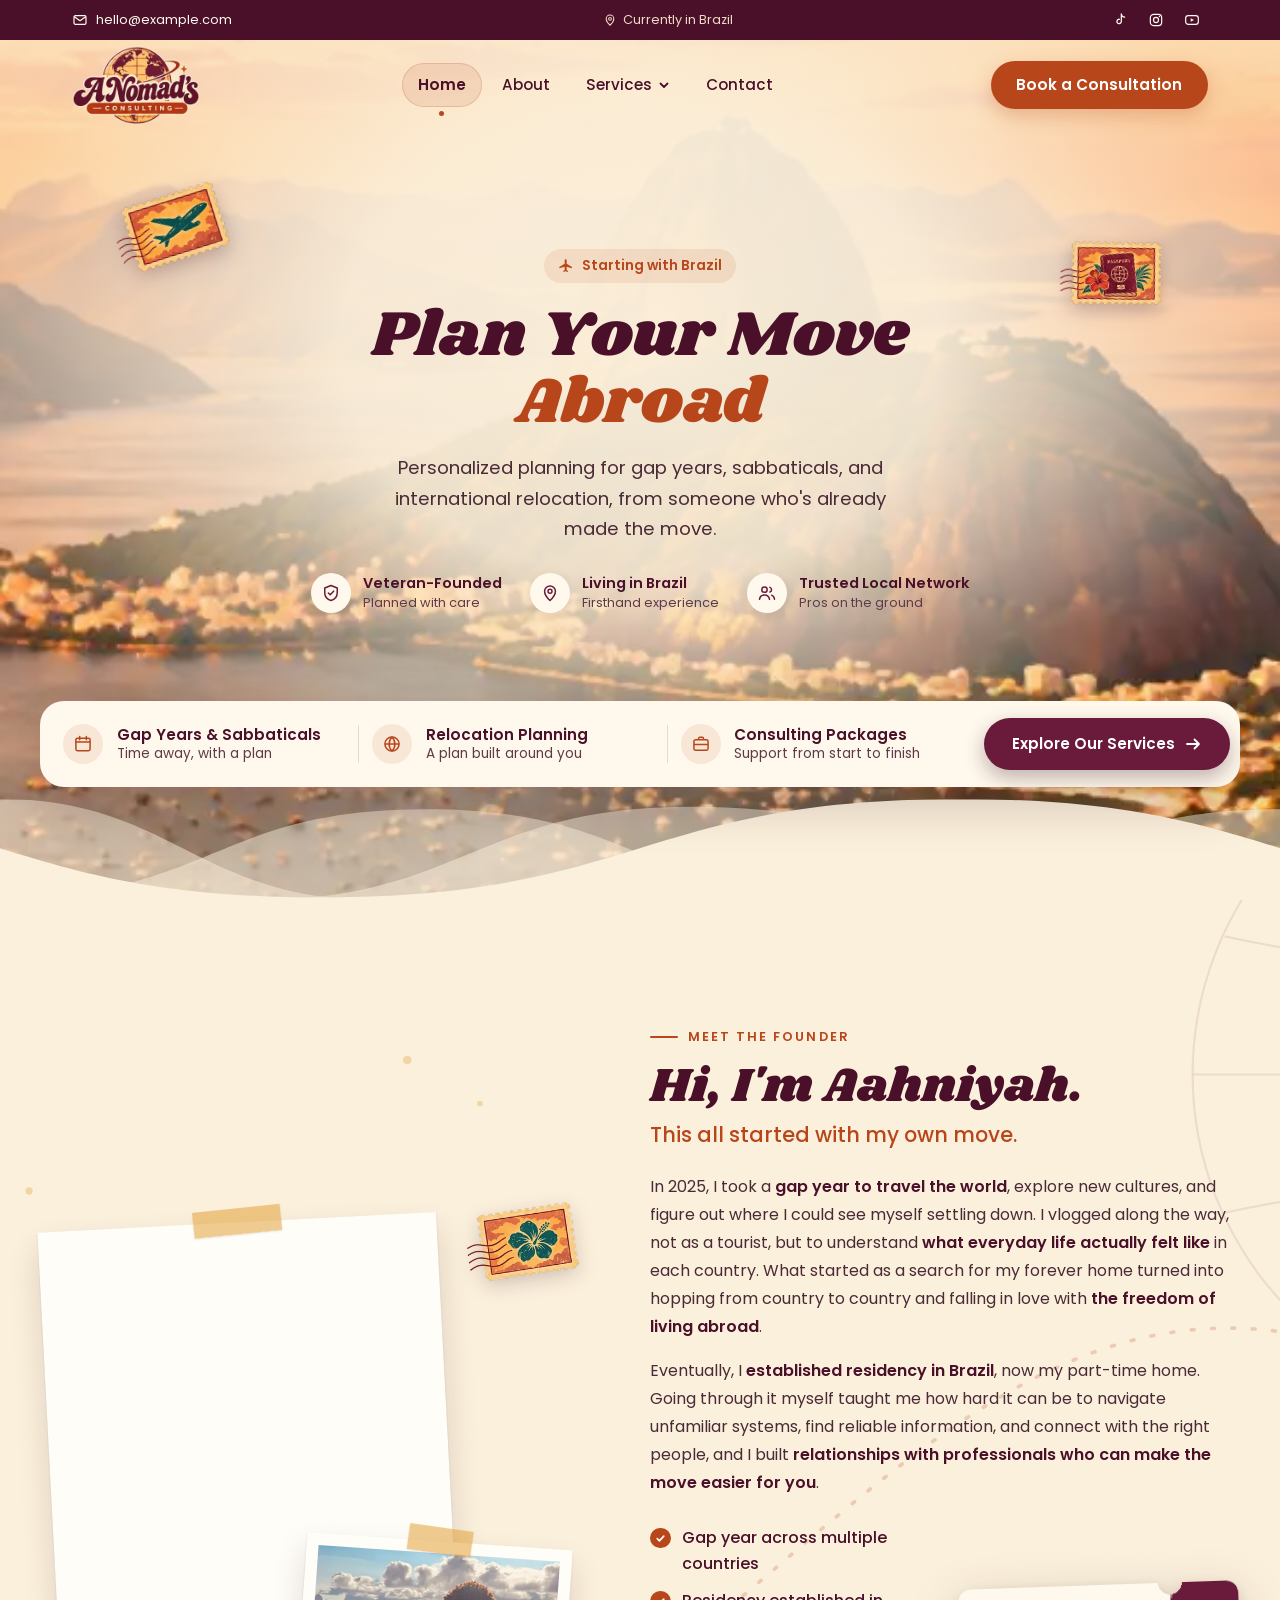
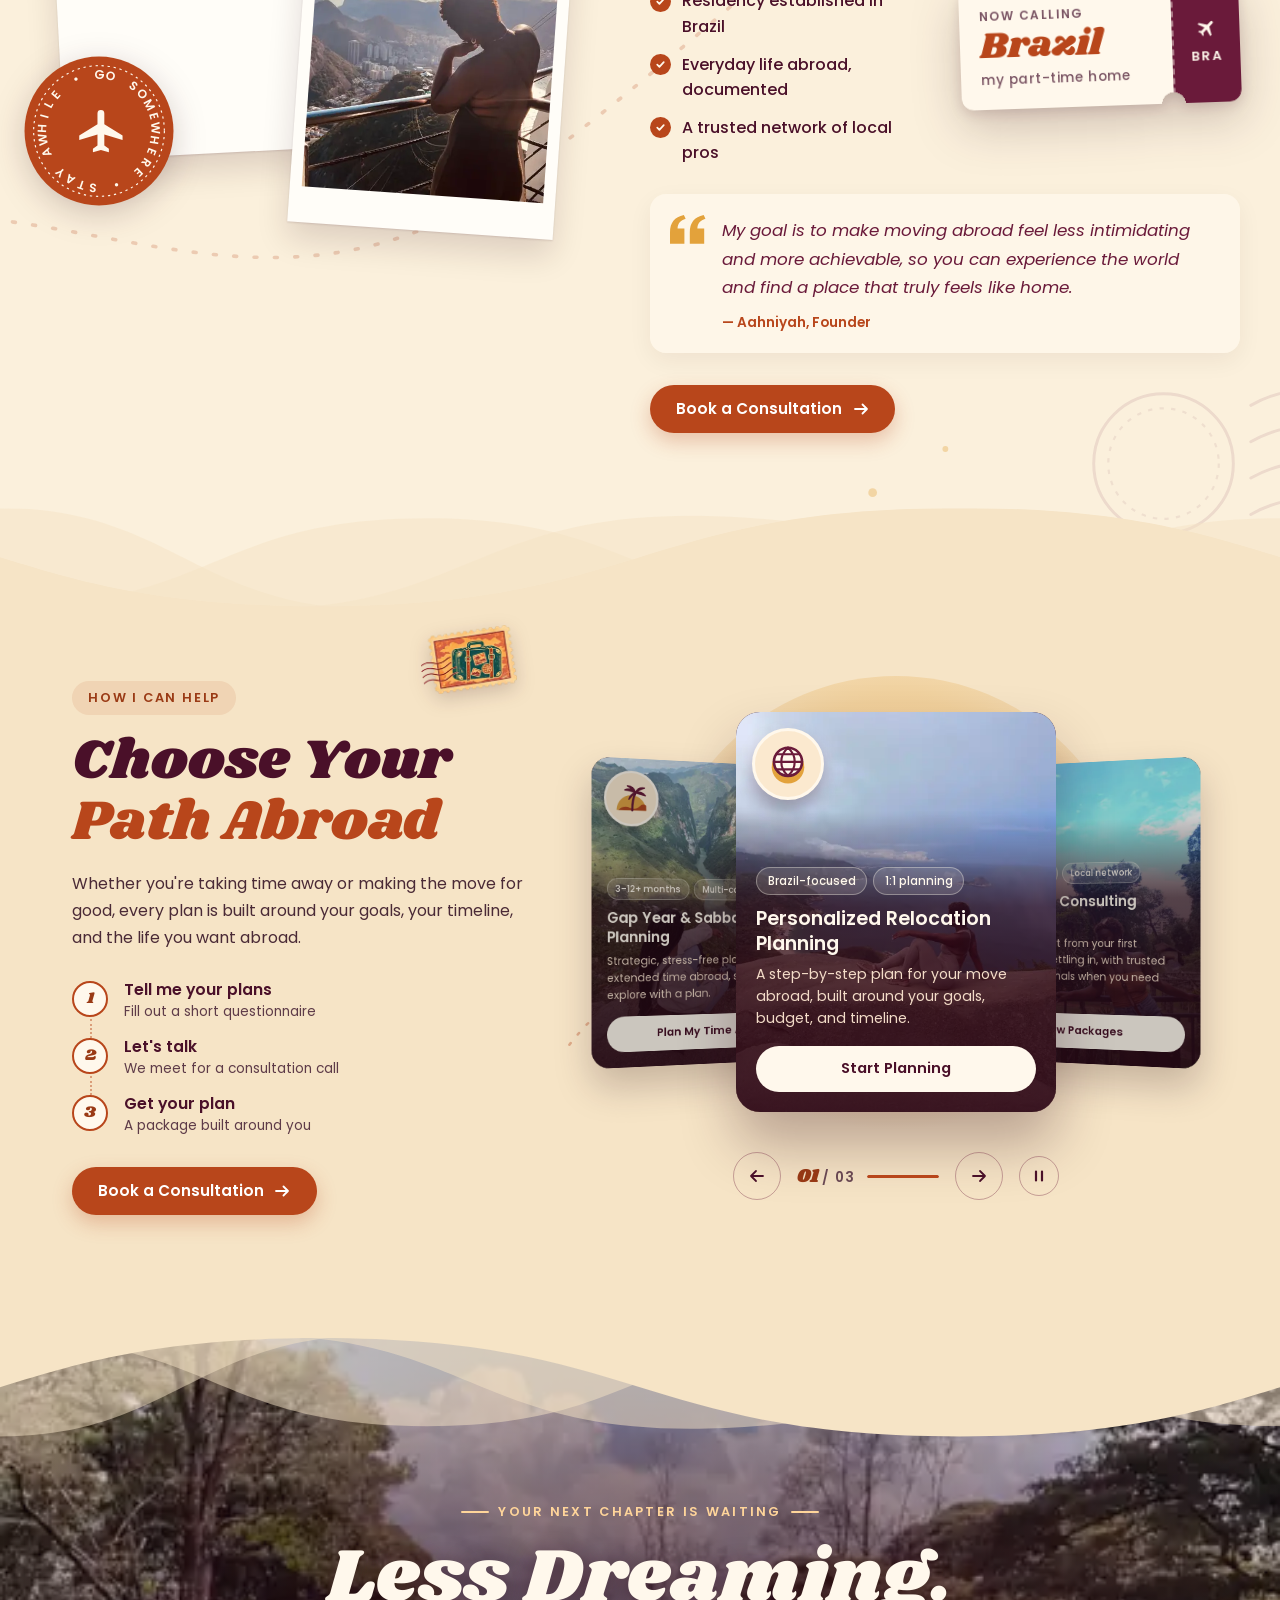
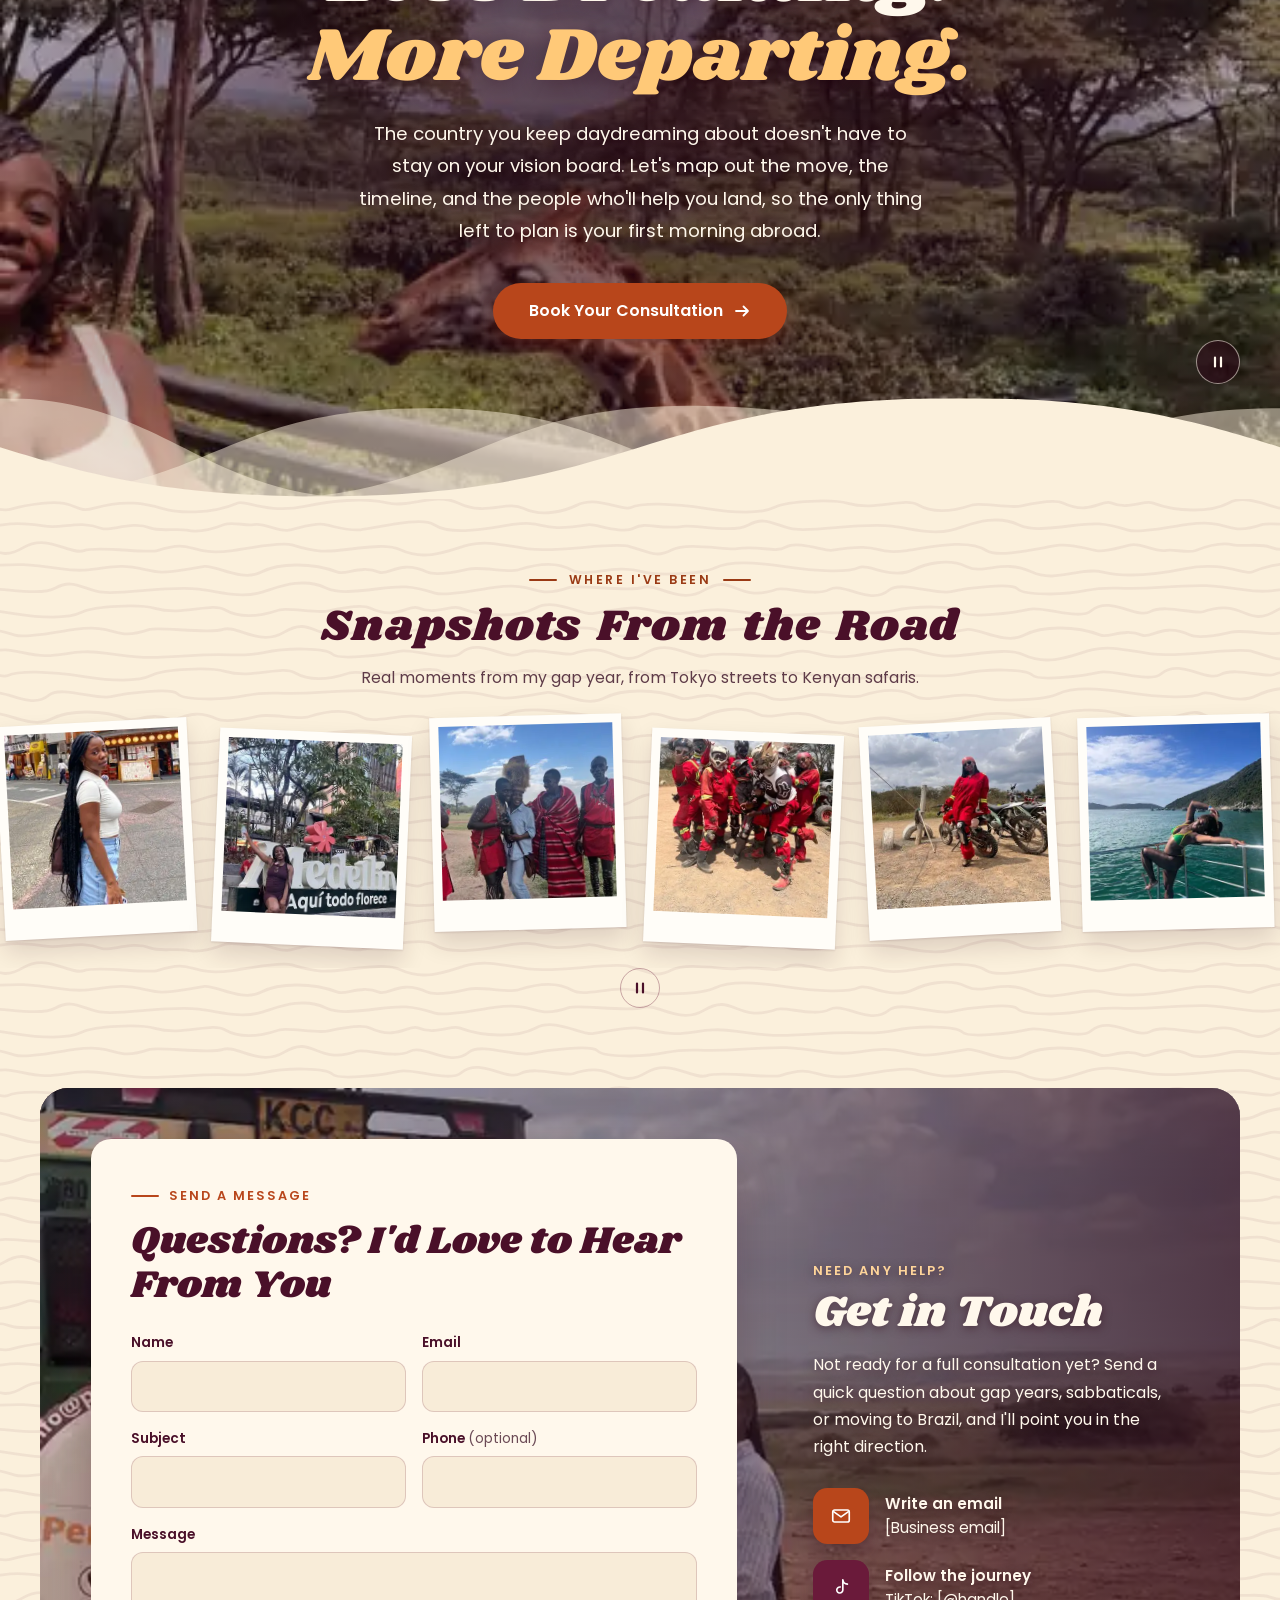
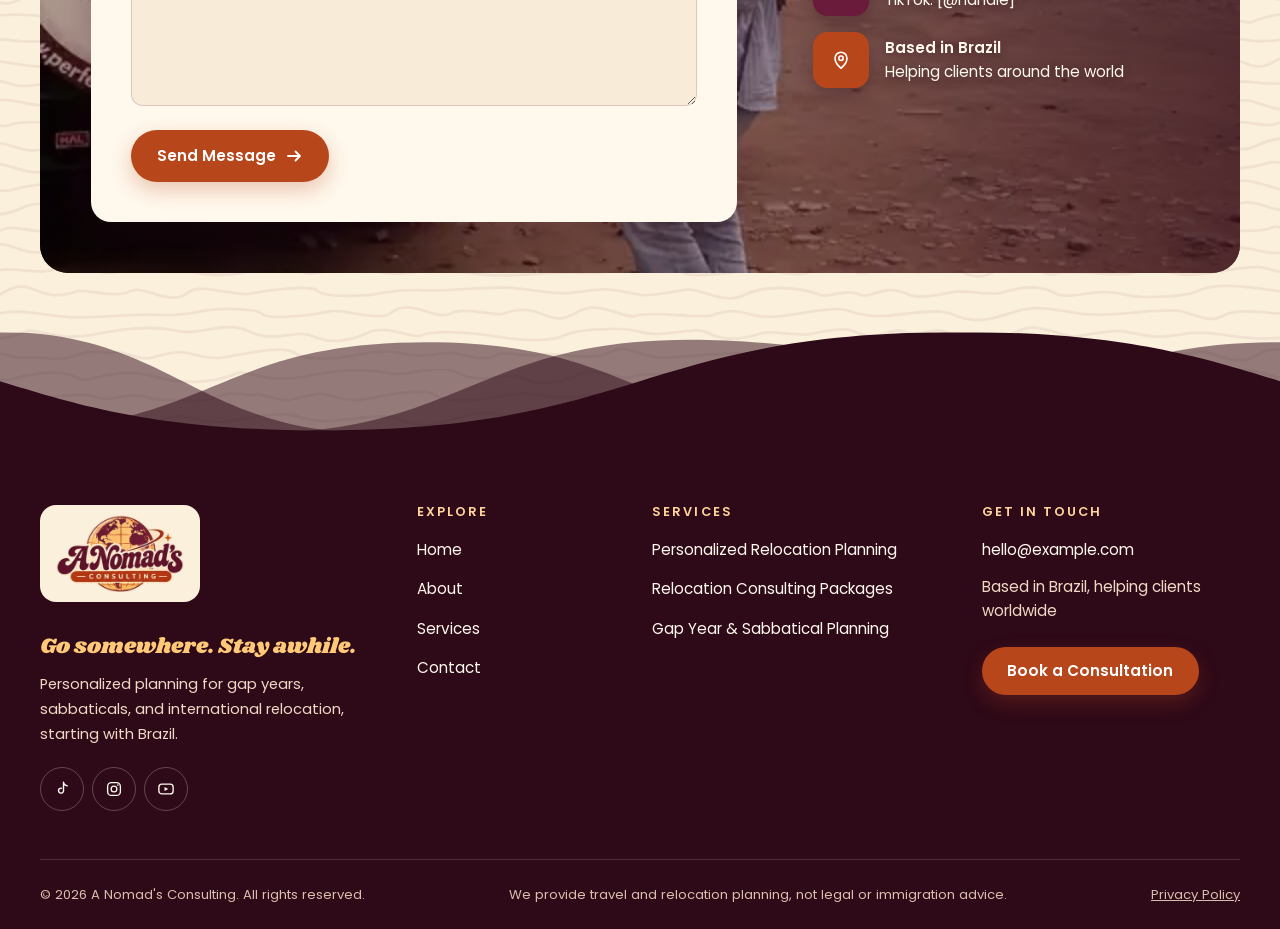
==== index.html @ 402bf5cc "Update" ====
<!DOCTYPE html>
<html lang="en">
<head>
    <meta charset="utf-8">
    <meta name="viewport" content="width=device-width, initial-scale=1">
    <title>Gap Year, Sabbatical &amp; Relocation Planning | A Nomad's Consulting</title>
    <meta name="description" content="Personalized planning for gap years, sabbaticals, and international relocation, starting with Brazil. Book a consultation with A Nomad's Consulting.">
    <meta name="theme-color" content="#fbf0dc">
    <link rel="icon" href="favicon.png" type="image/png" sizes="48x48">
    <link rel="apple-touch-icon" href="apple-touch-icon.png">

    <!-- Above-the-fold assets: hero photo and the two fonts used in the hero -->
    <link rel="preload" as="image" href="images/hero/rio-sugarloaf-m.webp" type="image/webp" media="(max-width: 767px)" fetchpriority="high">
    <link rel="preload" as="image" href="images/hero/rio-sugarloaf.webp" type="image/webp" media="(min-width: 768px)" fetchpriority="high">
    <link rel="preload" href="fonts/shrikhand-v17-latin-regular.woff2" as="font" type="font/woff2" crossorigin>
    <link rel="preload" href="fonts/poppins-v24-latin-regular.woff2" as="font" type="font/woff2" crossorigin>

    <link rel="stylesheet" href="css/global.css">
    <link rel="stylesheet" href="css/styles.css">

    <script defer src="javascript/global.js"></script>
    <script defer src="javascript/script.js"></script>
</head>
<body>
    <a class="skip-link" href="#main">Skip to main content</a>

    <!-- ============================================ -->
    <!-- Navigation -->
    <!-- ============================================ -->
    <header class="nav" id="nav">
        <!-- Top bar: email and socials (tucks away on scroll) -->
        <div class="topbar">
            <div class="topbar__inner">
                <!-- PLACEHOLDER: her business email -->
                <a class="topbar__link" href="mailto:hello@example.com">
                    <svg aria-hidden="true" width="16" height="16" viewBox="0 0 24 24"><rect x="3" y="5.5" width="18" height="13" rx="2" fill="none" stroke="currentColor" stroke-width="1.8"/><path d="m3.5 7 8.5 6 8.5-6" fill="none" stroke="currentColor" stroke-width="1.8" stroke-linejoin="round"/></svg>
                    <span>hello@example.com</span>
                </a>

                <p class="topbar__note">
                    <svg aria-hidden="true" width="14" height="14" viewBox="0 0 24 24"><path d="M12 21s-6.5-5.6-6.5-11a6.5 6.5 0 0 1 13 0c0 5.4-6.5 11-6.5 11z" fill="none" stroke="currentColor" stroke-width="1.8" stroke-linejoin="round"/><circle cx="12" cy="10" r="2.4" fill="none" stroke="currentColor" stroke-width="1.8"/></svg>
                    Currently in Brazil
                </p>

                <!-- PLACEHOLDER: swap # for her real profile links -->
                <ul class="topbar__social">
                    <li><a class="topbar__icon" href="#"><span class="visually-hidden">TikTok</span><svg aria-hidden="true" width="16" height="16" viewBox="0 0 24 24"><path d="M14 3v11.2a3.3 3.3 0 1 1-2.8-3.3M14 3c.4 2.7 2.4 4.6 5 4.8" fill="none" stroke="currentColor" stroke-width="1.9" stroke-linecap="round" stroke-linejoin="round"/></svg></a></li>
                    <li><a class="topbar__icon" href="#"><span class="visually-hidden">Instagram</span><svg aria-hidden="true" width="16" height="16" viewBox="0 0 24 24"><rect x="3.5" y="3.5" width="17" height="17" rx="5" fill="none" stroke="currentColor" stroke-width="1.8"/><circle cx="12" cy="12" r="3.8" fill="none" stroke="currentColor" stroke-width="1.8"/><circle cx="17.2" cy="6.8" r="1.1" fill="currentColor"/></svg></a></li>
                    <li><a class="topbar__icon" href="#"><span class="visually-hidden">YouTube</span><svg aria-hidden="true" width="16" height="16" viewBox="0 0 24 24"><rect x="2.5" y="5.5" width="19" height="13" rx="4" fill="none" stroke="currentColor" stroke-width="1.8"/><path d="m10 9.2 5 2.8-5 2.8z" fill="currentColor"/></svg></a></li>
                </ul>
            </div>
        </div>

        <div class="nav__inner">
            <a class="nav__brand" href="#top">
                <span class="visually-hidden">A Nomad's Consulting home</span>
                <picture>
                    <source srcset="images/brand/logo-sm.webp" type="image/webp">
                    <img src="images/brand/logo-sm.png" alt="" width="300" height="182" decoding="async">
                </picture>
            </a>

            <nav class="nav__menu" id="nav-menu" aria-label="Main">
                <!-- Pill that slides behind the active link (desktop) -->
                <span class="nav__indicator" aria-hidden="true"></span>
                <ul class="nav__links">
                    <li class="nav__item"><a class="nav__link" href="#top">Home</a></li>
                    <li class="nav__item"><a class="nav__link" href="#about">About</a></li>
                    <li class="nav__item nav__item--dropdown">
                        <button class="nav__link nav__drop-toggle" type="button" aria-expanded="false" aria-controls="services-menu">
                            Services
                            <svg class="nav__chevron" aria-hidden="true" width="12" height="12" viewBox="0 0 12 12"><path d="M2.5 4.5 6 8l3.5-3.5" fill="none" stroke="currentColor" stroke-width="1.8" stroke-linecap="round" stroke-linejoin="round"/></svg>
                        </button>
                        <div class="nav__dropdown" id="services-menu">
                            <ul class="nav__dropdown-list">
                                <li><a class="nav__dropdown-link" href="#relocation-planning">Personalized Relocation Planning</a></li>
                                <li><a class="nav__dropdown-link" href="#consulting-packages">Relocation Consulting Packages</a></li>
                                <li><a class="nav__dropdown-link" href="#gap-year">Gap Year &amp; Sabbatical Planning</a></li>
                                <li><a class="nav__dropdown-link nav__dropdown-link--all" href="#services">View all services</a></li>
                            </ul>
                        </div>
                    </li>
                    <li class="nav__item"><a class="nav__link" href="#contact">Contact</a></li>
                    <li class="nav__item nav__item--cta"><a class="btn btn--primary" href="#book">Book a Consultation</a></li>
                </ul>
            </nav>

            <a class="btn btn--primary nav__cta" href="#book">Book a Consultation</a>

            <button class="nav__toggle" type="button" aria-expanded="false" aria-controls="nav-menu" aria-label="Open menu">
                <span class="nav__bar"></span>
                <span class="nav__bar"></span>
                <span class="nav__bar"></span>
            </button>
        </div>
    </header>

    <main id="main">
        <!-- ============================================ -->
        <!-- Hero -->
        <!-- ============================================ -->
        <section class="hero" id="top" aria-labelledby="hero-title">
            <picture class="hero__bg" aria-hidden="true">
                <source media="(max-width: 767px)" srcset="images/hero/rio-sugarloaf-m.webp" type="image/webp">
                <source media="(max-width: 767px)" srcset="images/hero/rio-sugarloaf-m.jpg">
                <source srcset="images/hero/rio-sugarloaf.webp" type="image/webp">
                <img src="images/hero/rio-sugarloaf.jpg" alt="" width="1672" height="941" fetchpriority="high" decoding="async">
            </picture>

            <!-- Vintage stamps that tilt slowly -->
            <div class="hero__stamps" aria-hidden="true">
                <picture class="hero__stamp hero__stamp--plane">
                    <source media="(max-width: 600px)" srcset="images/stamps/stamp-plane-m.webp" type="image/webp">
                    <source srcset="images/stamps/stamp-plane.webp" type="image/webp">
                    <img src="images/stamps/stamp-plane.png" alt="" width="360" height="254" decoding="async" fetchpriority="low">
                </picture>
                <picture class="hero__stamp hero__stamp--passport">
                    <source media="(max-width: 600px)" srcset="images/stamps/stamp-passport-m.webp" type="image/webp">
                    <source srcset="images/stamps/stamp-passport.webp" type="image/webp">
                    <img src="images/stamps/stamp-passport.png" alt="" width="360" height="257" decoding="async" fetchpriority="low">
                </picture>
            </div>

            <div class="hero__inner">
                <div class="hero__content">
                    <p class="hero__eyebrow">
                        <svg aria-hidden="true" width="16" height="16" viewBox="0 0 24 24"><path d="M21 15.5v-2l-8-5V3.5a1.5 1.5 0 0 0-3 0v5l-8 5v2l8-2.5V18l-2 1.5V21l3.5-1 3.5 1v-1.5L13 18v-5z" fill="currentColor"/></svg>
                        Starting with Brazil
                    </p>

                    <h1 class="hero__title" id="hero-title">
                        <span class="hero__title-line">Plan Your Move</span>
                        <span class="hero__title-accent">Abroad</span>
                    </h1>

                    <p class="hero__sub">Personalized planning for gap years, sabbaticals, and international relocation, from someone who's already made the move.</p>

                    <ul class="hero__trust">
                        <li class="hero__trust-item">
                            <span class="hero__trust-icon" aria-hidden="true">
                                <svg width="20" height="20" viewBox="0 0 24 24"><path d="M12 3 4.5 6v5.5c0 4.6 3.2 8.4 7.5 9.5 4.3-1.1 7.5-4.9 7.5-9.5V6z" fill="none" stroke="currentColor" stroke-width="1.8" stroke-linejoin="round"/><path d="m8.8 12 2.2 2.2 4.2-4.4" fill="none" stroke="currentColor" stroke-width="1.8" stroke-linecap="round" stroke-linejoin="round"/></svg>
                            </span>
                            <span><strong>Veteran-Founded</strong>Planned with care</span>
                        </li>
                        <li class="hero__trust-item">
                            <span class="hero__trust-icon" aria-hidden="true">
                                <svg width="20" height="20" viewBox="0 0 24 24"><path d="M12 21s-6.5-5.6-6.5-11a6.5 6.5 0 0 1 13 0c0 5.4-6.5 11-6.5 11z" fill="none" stroke="currentColor" stroke-width="1.8" stroke-linejoin="round"/><circle cx="12" cy="10" r="2.4" fill="none" stroke="currentColor" stroke-width="1.8"/></svg>
                            </span>
                            <span><strong>Living in Brazil</strong>Firsthand experience</span>
                        </li>
                        <li class="hero__trust-item">
                            <span class="hero__trust-icon" aria-hidden="true">
                                <svg width="20" height="20" viewBox="0 0 24 24"><circle cx="9" cy="8" r="3.2" fill="none" stroke="currentColor" stroke-width="1.8"/><path d="M3 19.5c.6-3.3 3-5.2 6-5.2s5.4 1.9 6 5.2" fill="none" stroke="currentColor" stroke-width="1.8" stroke-linecap="round"/><path d="M15.5 5.2a3 3 0 0 1 0 5.6M17.5 14.6c2 .7 3.2 2.4 3.5 4.9" fill="none" stroke="currentColor" stroke-width="1.8" stroke-linecap="round"/></svg>
                            </span>
                            <span><strong>Trusted Local Network</strong>Pros on the ground</span>
                        </li>
                    </ul>
                </div>

                <!-- Path bar: shortcuts to each service -->
                <nav class="hero__paths" aria-label="Explore by plan">
                    <a class="hero__path" href="#gap-year">
                        <span class="hero__path-icon" aria-hidden="true">
                            <svg width="20" height="20" viewBox="0 0 24 24"><rect x="3.5" y="5" width="17" height="15" rx="2" fill="none" stroke="currentColor" stroke-width="1.8"/><path d="M3.5 9.5h17M8 3v4M16 3v4" fill="none" stroke="currentColor" stroke-width="1.8" stroke-linecap="round"/></svg>
                        </span>
                        <span class="hero__path-text"><strong>Gap Years &amp; Sabbaticals</strong>Time away, with a plan</span>
                    </a>
                    <a class="hero__path" href="#relocation-planning">
                        <span class="hero__path-icon" aria-hidden="true">
                            <svg width="20" height="20" viewBox="0 0 24 24"><circle cx="12" cy="12" r="8.5" fill="none" stroke="currentColor" stroke-width="1.8"/><path d="M3.5 12h17M12 3.5c2.4 2.4 3.5 5.3 3.5 8.5s-1.1 6.1-3.5 8.5c-2.4-2.4-3.5-5.3-3.5-8.5S9.6 5.9 12 3.5z" fill="none" stroke="currentColor" stroke-width="1.8"/></svg>
                        </span>
                        <span class="hero__path-text"><strong>Relocation Planning</strong>A plan built around you</span>
                    </a>
                    <a class="hero__path" href="#consulting-packages">
                        <span class="hero__path-icon" aria-hidden="true">
                            <svg width="20" height="20" viewBox="0 0 24 24"><rect x="3.5" y="7" width="17" height="12.5" rx="2" fill="none" stroke="currentColor" stroke-width="1.8"/><path d="M9 7V5.5A1.5 1.5 0 0 1 10.5 4h3A1.5 1.5 0 0 1 15 5.5V7M3.5 12.5h17" fill="none" stroke="currentColor" stroke-width="1.8"/></svg>
                        </span>
                        <span class="hero__path-text"><strong>Consulting Packages</strong>Support from start to finish</span>
                    </a>
                    <a class="btn btn--secondary hero__paths-btn" href="#services">
                        Explore Our Services
                        <svg class="btn__arrow" aria-hidden="true" width="18" height="18" viewBox="0 0 18 18"><path d="M3 9h12m-4.5-4.5L15 9l-4.5 4.5" fill="none" stroke="currentColor" stroke-width="1.8" stroke-linecap="round" stroke-linejoin="round"/></svg>
                    </a>
                </nav>
            </div>

            <!-- Wave divider into the About section -->
            <svg class="section-divider hero__divider" aria-hidden="true" viewBox="0 0 1000 100" preserveAspectRatio="none"><g fill="currentColor"><path d="M0 1v99c134.3 0 153.7-99 296-99H0Z" opacity=".5"/><path d="M1000 4v86C833.3 90 833.3 3.6 666.7 3.6S500 90 333.3 90 166.7 4 0 4h1000Z" opacity=".5"/><path d="M617 1v86C372 119 384 1 196 1h421Z" opacity=".5"/><path d="M1000 0H0v52C62.5 28 125 4 250 4c250 0 250 96 500 96 125 0 187.5-24 250-48V0Z"/></g></svg>
        </section>

        <!-- ============================================ -->
        <!-- About -->
        <!-- ============================================ -->
        <section class="about" id="about" aria-labelledby="about-title">
            <div class="about__inner">
                <!-- Heading sits above the photos on phones, beside them on desktop -->
                <div class="about__header">
                    <p class="section-eyebrow">Meet the Founder</p>
                    <h2 class="about__title" id="about-title">Hi, I'm Aahniyah. <span>This all started with my own move.</span></h2>
                </div>

                <!-- Polaroid collage -->
                <div class="about__collage">
                    <figure class="polaroid polaroid--main">
                        <picture>
                            <source media="(max-width: 600px)" srcset="images/about/aahniyah-portrait-m.webp" type="image/webp">
                            <source srcset="images/about/aahniyah-portrait.webp" type="image/webp">
                            <img class="polaroid__photo" src="images/about/aahniyah-portrait.jpg" alt="Aahniyah, the founder, sipping coffee at a café" width="800" height="1000" loading="lazy" decoding="async">
                        </picture>
                    </figure>

                    <figure class="polaroid polaroid--small">
                        <picture>
                            <source media="(max-width: 600px)" srcset="images/about/aahniyah-rio-m.webp" type="image/webp">
                            <source srcset="images/about/aahniyah-rio.webp" type="image/webp">
                            <img class="polaroid__photo" src="images/about/aahniyah-rio.jpg" alt="Aahniyah looking out over Rio de Janeiro" width="560" height="560" loading="lazy" decoding="async">
                        </picture>
                    </figure>

                    <!-- Postmark badge with her tagline -->
                    <svg class="about__badge" aria-hidden="true" viewBox="0 0 200 200" width="200" height="200">
                        <circle cx="100" cy="100" r="98" fill="currentColor"/>
                        <circle cx="100" cy="100" r="86" fill="none" stroke="#fff8ec" stroke-width="1.5" stroke-dasharray="3 5"/>
                        <!-- Each letter sits at its own angle so the ring closes evenly in every browser -->
                        <g class="about__badge-text" font-size="16" font-weight="600" text-anchor="middle" fill="#fff8ec">
                            <text x="100" y="31" transform="rotate(0.0 100 100)">G</text>
                            <text x="100" y="31" transform="rotate(12.4 100 100)">O</text>
                            <text x="100" y="31" transform="rotate(37.2 100 100)">S</text>
                            <text x="100" y="31" transform="rotate(49.7 100 100)">O</text>
                            <text x="100" y="31" transform="rotate(62.1 100 100)">M</text>
                            <text x="100" y="31" transform="rotate(74.5 100 100)">E</text>
                            <text x="100" y="31" transform="rotate(86.9 100 100)">W</text>
                            <text x="100" y="31" transform="rotate(99.3 100 100)">H</text>
                            <text x="100" y="31" transform="rotate(111.7 100 100)">E</text>
                            <text x="100" y="31" transform="rotate(124.1 100 100)">R</text>
                            <text x="100" y="31" transform="rotate(136.6 100 100)">E</text>
                            <text x="100" y="31" transform="rotate(161.4 100 100)">•</text>
                            <text x="100" y="31" transform="rotate(186.2 100 100)">S</text>
                            <text x="100" y="31" transform="rotate(198.6 100 100)">T</text>
                            <text x="100" y="31" transform="rotate(211.0 100 100)">A</text>
                            <text x="100" y="31" transform="rotate(223.4 100 100)">Y</text>
                            <text x="100" y="31" transform="rotate(248.3 100 100)">A</text>
                            <text x="100" y="31" transform="rotate(260.7 100 100)">W</text>
                            <text x="100" y="31" transform="rotate(273.1 100 100)">H</text>
                            <text x="100" y="31" transform="rotate(285.5 100 100)">I</text>
                            <text x="100" y="31" transform="rotate(297.9 100 100)">L</text>
                            <text x="100" y="31" transform="rotate(310.3 100 100)">E</text>
                            <text x="100" y="31" transform="rotate(335.2 100 100)">•</text>
                        </g>
                        <path d="M131 112v-6l-24-15V77a4.5 4.5 0 0 0-9 0v14l-24 15v6l24-7.5V119l-6 4.5v4.5l10.5-3 10.5 3v-4.5l-6-4.5v-14.5z" fill="#fff8ec"/>
                    </svg>

                    <picture class="about__stamp" aria-hidden="true">
                        <source media="(max-width: 600px)" srcset="images/stamps/stamp-flower-m.webp" type="image/webp">
                        <source srcset="images/stamps/stamp-flower.webp" type="image/webp">
                        <img src="images/stamps/stamp-flower.png" alt="" width="360" height="254" loading="lazy" decoding="async">
                    </picture>
                </div>

                <div class="about__content">
                    <p class="about__text">In 2025, I took a <strong>gap year to travel the world</strong>, explore new cultures, and figure out where I could see myself settling down. I vlogged along the way, not as a tourist, but to understand <strong>what everyday life actually felt like</strong> in each country. What started as a search for my forever home turned into hopping from country to country and falling in love with <strong>the freedom of living abroad</strong>.</p>

                    <p class="about__text">Eventually, I <strong>established residency in Brazil</strong>, now my part-time home. Going through it myself taught me how hard it can be to navigate unfamiliar systems, find reliable information, and connect with the right people, and I built <strong>relationships with professionals who can make the move easier for you</strong>.</p>

                    <div class="about__details">
                        <ul class="about__list">
                            <li>Gap year across multiple countries</li>
                            <li>Residency established in Brazil</li>
                            <li>Everyday life abroad, documented</li>
                            <li>A trusted network of local pros</li>
                        </ul>

                        <!-- Mini boarding pass -->
                        <div class="about__ticket">
                            <div class="about__ticket-main">
                                <p class="about__ticket-label">Now calling</p>
                                <p class="about__ticket-place">Brazil</p>
                                <p class="about__ticket-note">my part-time home</p>
                            </div>
                            <div class="about__ticket-stub" aria-hidden="true">
                                <svg width="22" height="22" viewBox="0 0 24 24"><path d="M21 15.5v-2l-8-5V3.5a1.5 1.5 0 0 0-3 0v5l-8 5v2l8-2.5V18l-2 1.5V21l3.5-1 3.5 1v-1.5L13 18v-5z" fill="currentColor"/></svg>
                                <span>BRA</span>
                            </div>
                        </div>
                    </div>

                    <figure class="about__mission">
                        <svg class="about__mission-icon" aria-hidden="true" width="40" height="32" viewBox="0 0 40 32"><path d="M0 32V19.2C0 8.6 5.1 2.2 15.4 0l2 4.3C11.6 6.1 8.7 9.6 8.4 14.9H16V32H0zm22 0V19.2C22 8.6 27.1 2.2 37.4 0l2 4.3c-5.8 1.8-8.7 5.3-9 10.6H38V32H22z" fill="currentColor"/></svg>
                        <blockquote>
                            <p>My goal is to make moving abroad feel less intimidating and more achievable, so you can experience the world and find a place that truly feels like home.</p>
                        </blockquote>
                        <figcaption>Aahniyah, Founder</figcaption>
                    </figure>

                    <a class="btn btn--primary" href="#book">
                        Book a Consultation
                        <svg class="btn__arrow" aria-hidden="true" width="18" height="18" viewBox="0 0 18 18"><path d="M3 9h12m-4.5-4.5L15 9l-4.5 4.5" fill="none" stroke="currentColor" stroke-width="1.8" stroke-linecap="round" stroke-linejoin="round"/></svg>
                    </a>
                </div>
            </div>

            <!-- Wave divider into Services -->
            <svg class="section-divider about__divider" aria-hidden="true" viewBox="0 0 1000 100" preserveAspectRatio="none"><g fill="currentColor"><path d="M0 1v99c134.3 0 153.7-99 296-99H0Z" opacity=".5"/><path d="M1000 4v86C833.3 90 833.3 3.6 666.7 3.6S500 90 333.3 90 166.7 4 0 4h1000Z" opacity=".5"/><path d="M617 1v86C372 119 384 1 196 1h421Z" opacity=".5"/><path d="M1000 0H0v52C62.5 28 125 4 250 4c250 0 250 96 500 96 125 0 187.5-24 250-48V0Z"/></g></svg>
        </section>

        <!-- ============================================ -->
        <!-- Services -->
        <!-- ============================================ -->
        <section class="services" id="services" aria-labelledby="services-title">
            <div class="services__inner">
                <div class="services__header">
                    <picture class="services__stamp" aria-hidden="true">
                        <source media="(max-width: 600px)" srcset="images/stamps/stamp-luggage-m.webp" type="image/webp">
                        <source srcset="images/stamps/stamp-luggage.webp" type="image/webp">
                        <img src="images/stamps/stamp-luggage.png" alt="" width="360" height="257" loading="lazy" decoding="async">
                    </picture>

                    <p class="services__eyebrow">How I Can Help</p>
                    <h2 class="services__title" id="services-title">Choose Your <span>Path Abroad</span></h2>
                    <p class="services__intro">Whether you're taking time away or making the move for good, every plan is built around your goals, your timeline, and the life you want abroad.</p>

                    <ol class="services__steps" aria-label="How it works">
                        <li class="services__step">
                            <strong>Tell me your plans</strong>
                            <span>Fill out a short questionnaire</span>
                        </li>
                        <li class="services__step">
                            <strong>Let's talk</strong>
                            <span>We meet for a consultation call</span>
                        </li>
                        <li class="services__step">
                            <strong>Get your plan</strong>
                            <span>A package built around you</span>
                        </li>
                    </ol>

                    <a class="btn btn--primary services__cta" href="#book">
                        Book a Consultation
                        <svg class="btn__arrow" aria-hidden="true" width="18" height="18" viewBox="0 0 18 18"><path d="M3 9h12m-4.5-4.5L15 9l-4.5 4.5" fill="none" stroke="currentColor" stroke-width="1.8" stroke-linecap="round" stroke-linejoin="round"/></svg>
                    </a>
                </div>

                <!-- 3D carousel: the center card is active, the others tilt away behind it -->
                <div class="services__carousel" aria-roledescription="carousel" aria-label="Services">
                    <!-- Backdrop: a warm sun disc and a dotted flight path behind the cards -->
                    <div class="services__backdrop" aria-hidden="true">
                        <span class="services__sun"></span>
                        <svg class="services__route" viewBox="0 0 600 400" preserveAspectRatio="none"><path d="M10 330C120 180 230 360 330 230S520 40 590 90" fill="none" stroke="currentColor" stroke-width="2.5" stroke-dasharray="2 11" stroke-linecap="round"/></svg>
                    </div>

                    <div class="services__stage">
                        <article class="service-card" id="relocation-planning" aria-roledescription="slide" aria-label="1 of 3">
                            <picture>
                                <source media="(max-width: 600px)" srcset="images/services/relocation-planning-m.webp" type="image/webp">
                                <source srcset="images/services/relocation-planning.webp" type="image/webp">
                                <img class="service-card__img" src="images/services/relocation-planning.jpg" alt="Aahniyah resting on a rock above the Rio coastline" width="640" height="800" loading="lazy" decoding="async">
                            </picture>
                            <span class="service-card__icon" aria-hidden="true"><svg viewBox="0 0 48 48" width="48" height="48"><circle cx="24" cy="27" r="15" fill="#e3a23b"/><circle cx="24" cy="22" r="13" fill="#fff8ec" stroke="#6a1a3a" stroke-width="2.4"/><path d="M11 22h26M24 9c4.2 3.6 6.2 8 6.2 13s-2 9.4-6.2 13M24 9c-4.2 3.6-6.2 8-6.2 13s2 9.4 6.2 13M13.5 15h21M13.5 29h21" fill="none" stroke="#6a1a3a" stroke-width="2" stroke-linecap="round"/></svg></span>
                            <div class="service-card__body">
                                <ul class="service-card__tags">
                                    <li>Brazil-focused</li>
                                    <li>1:1 planning</li>
                                </ul>
                                <h3 class="service-card__title">Personalized Relocation Planning</h3>
                                <p class="service-card__text">A step-by-step plan for your move abroad, built around your goals, budget, and timeline.</p>
                                <a class="service-card__btn" href="#book">Start Planning</a>
                            </div>
                        </article>

                        <article class="service-card" id="consulting-packages" aria-roledescription="slide" aria-label="2 of 3">
                            <picture>
                                <source media="(max-width: 600px)" srcset="images/services/consulting-packages-m.webp" type="image/webp">
                                <source srcset="images/services/consulting-packages.webp" type="image/webp">
                                <img class="service-card__img" src="images/services/consulting-packages.jpg" alt="Aahniyah smiling at a garden lookout" width="640" height="800" loading="lazy" decoding="async">
                            </picture>
                            <span class="service-card__icon" aria-hidden="true"><svg viewBox="0 0 48 48" width="48" height="48"><circle cx="24" cy="30" r="14" fill="#e3a23b"/><path d="M23 8h2.6v34H23z" fill="#6a1a3a"/><path d="M13 12h20l4 3.5-4 3.5H13z" fill="#b8461b"/><path d="M35 22H15l-4 3.5 4 3.5h20z" fill="#6a1a3a"/><path d="M16 15.5h12M19 25.5h12" stroke="#fff8ec" stroke-width="1.2" stroke-linecap="round" opacity=".6"/></svg></span>
                            <div class="service-card__body">
                                <ul class="service-card__tags">
                                    <li>Start to finish</li>
                                    <li>Local network</li>
                                </ul>
                                <h3 class="service-card__title">Relocation Consulting Packages</h3>
                                <p class="service-card__text">Guided support from your first questions to settling in, with trusted local professionals when you need them.</p>
                                <a class="service-card__btn" href="#book">View Packages</a>
                            </div>
                        </article>

                        <article class="service-card" id="gap-year" aria-roledescription="slide" aria-label="3 of 3">
                            <picture>
                                <source media="(max-width: 600px)" srcset="images/services/gap-year-m.webp" type="image/webp">
                                <source srcset="images/services/gap-year.webp" type="image/webp">
                                <img class="service-card__img" src="images/services/gap-year.jpg" alt="Aahniyah looking down into a green river canyon" width="640" height="800" loading="lazy" decoding="async">
                            </picture>
                            <span class="service-card__icon" aria-hidden="true"><svg viewBox="0 0 48 48" width="48" height="48"><path d="M6 38a18 18 0 0 1 36 0z" fill="#e3a23b"/><path d="M8 38c5-4 9-5 14-3s9 1 12-2 6-3 8-1v6z" fill="#b8461b"/><path d="M25 38c0-8 1-15 4-21" fill="none" stroke="#6a1a3a" stroke-width="2.6" stroke-linecap="round"/><path d="M29 17c-3-4-8-5-13-3 4 0 8 1 13 3zm0 0c-1-5-5-8-10-8 4 2 7 4 10 8zm0 0c2-5 6-7 11-6-4 1-8 3-11 6zm0 0c4-2 9-1 12 3-4-1-8-2-12-3zm0 0c-4 1-7 4-8 8 2-3 5-6 8-8z" fill="#6a1a3a" stroke="#6a1a3a" stroke-width="1.6" stroke-linejoin="round"/></svg></span>
                            <div class="service-card__body">
                                <ul class="service-card__tags">
                                    <li>3–12+ months</li>
                                    <li>Multi-country</li>
                                </ul>
                                <h3 class="service-card__title">Gap Year &amp; Sabbatical Planning</h3>
                                <p class="service-card__text">Strategic, stress-free planning for extended time abroad, so you can explore with a plan.</p>
                                <a class="service-card__btn" href="#book">Plan My Time Away</a>
                            </div>
                        </article>
                    </div>

                    <div class="services__controls">
                        <button class="services__arrow" type="button" data-dir="-1" aria-label="Previous service">
                            <svg aria-hidden="true" width="20" height="20" viewBox="0 0 20 20"><path d="M16 10H4m5-5-5 5 5 5" fill="none" stroke="currentColor" stroke-width="1.8" stroke-linecap="round" stroke-linejoin="round"/></svg>
                        </button>

                        <!-- Counter and a bar that fills until the next card -->
                        <div class="services__progress" aria-hidden="true">
                            <span class="services__count"><span class="services__count-current">01</span> / 03</span>
                            <span class="services__bar"><span class="services__bar-fill"></span></span>
                        </div>

                        <button class="services__arrow" type="button" data-dir="1" aria-label="Next service">
                            <svg aria-hidden="true" width="20" height="20" viewBox="0 0 20 20"><path d="M4 10h12m-5-5 5 5-5 5" fill="none" stroke="currentColor" stroke-width="1.8" stroke-linecap="round" stroke-linejoin="round"/></svg>
                        </button>

                        <button class="services__pause" type="button" aria-pressed="false" aria-label="Pause automatic rotation">
                            <svg class="services__pause-icon" aria-hidden="true" width="14" height="14" viewBox="0 0 14 14"><path d="M4 2.5v9M10 2.5v9" stroke="currentColor" stroke-width="2.2" stroke-linecap="round"/></svg>
                            <svg class="services__play-icon" aria-hidden="true" width="14" height="14" viewBox="0 0 14 14"><path d="M4 2.5v9l7.5-4.5z" fill="currentColor"/></svg>
                        </button>
                    </div>
                </div>
            </div>
        </section>

        <!-- ============================================ -->
        <!-- Final call to action -->
        <!-- ============================================ -->
        <section class="cta" aria-labelledby="cta-title">
            <!-- Rotating photos from her travels: the first loads with the section, the rest just before they appear -->
            <div class="cta__bg" aria-hidden="true">
                <picture class="cta__slide is-active">
                    <source media="(max-width: 767px)" srcset="images/cta/aahniyah-giraffe-m.webp" type="image/webp">
                    <source srcset="images/cta/aahniyah-giraffe.webp" type="image/webp">
                    <img src="images/cta/aahniyah-giraffe.jpg" alt="" width="1280" height="720" loading="lazy" decoding="async">
                </picture>
                <picture class="cta__slide">
                    <source media="(max-width: 767px)" data-srcset="images/cta/aahniyah-rio-rock-m.webp" type="image/webp">
                    <source data-srcset="images/cta/aahniyah-rio-rock.webp" type="image/webp">
                    <img data-src="images/cta/aahniyah-rio-rock.jpg" alt="" width="1280" height="720" decoding="async">
                </picture>
                <picture class="cta__slide">
                    <source media="(max-width: 767px)" data-srcset="images/cta/aahniyah-canyon-m.webp" type="image/webp">
                    <source data-srcset="images/cta/aahniyah-canyon.webp" type="image/webp">
                    <img data-src="images/cta/aahniyah-canyon.jpg" alt="" width="1280" height="720" decoding="async">
                </picture>
                <picture class="cta__slide">
                    <source media="(max-width: 767px)" data-srcset="images/cta/aahniyah-maasai-m.webp" type="image/webp">
                    <source data-srcset="images/cta/aahniyah-maasai.webp" type="image/webp">
                    <img data-src="images/cta/aahniyah-maasai.jpg" alt="" width="1280" height="720" decoding="async">
                </picture>
            </div>

            <!-- Waves hang down from the Services section -->
            <svg class="section-divider section-divider--top cta__divider-top" aria-hidden="true" viewBox="0 0 1000 100" preserveAspectRatio="none"><g fill="currentColor"><path d="M0 1v99c134.3 0 153.7-99 296-99H0Z" opacity=".5"/><path d="M1000 4v86C833.3 90 833.3 3.6 666.7 3.6S500 90 333.3 90 166.7 4 0 4h1000Z" opacity=".5"/><path d="M617 1v86C372 119 384 1 196 1h421Z" opacity=".5"/><path d="M1000 0H0v52C62.5 28 125 4 250 4c250 0 250 96 500 96 125 0 187.5-24 250-48V0Z"/></g></svg>

            <div class="cta__content">
                <p class="cta__eyebrow">Your next chapter is waiting</p>
                <h2 class="cta__title" id="cta-title">Less Dreaming. <span>More Departing.</span></h2>
                <p class="cta__text">The country you keep daydreaming about doesn't have to stay on your vision board. Let's map out the move, the timeline, and the people who'll help you land, so the only thing left to plan is your first morning abroad.</p>
                <a class="btn btn--primary cta__btn" href="#book">
                    Book Your Consultation
                    <svg class="btn__arrow" aria-hidden="true" width="18" height="18" viewBox="0 0 18 18"><path d="M3 9h12m-4.5-4.5L15 9l-4.5 4.5" fill="none" stroke="currentColor" stroke-width="1.8" stroke-linecap="round" stroke-linejoin="round"/></svg>
                </a>
            </div>

            <button class="cta__pause" type="button" aria-pressed="false" aria-label="Pause background photos">
                <svg class="cta__pause-icon" aria-hidden="true" width="14" height="14" viewBox="0 0 14 14"><path d="M4 2.5v9M10 2.5v9" stroke="currentColor" stroke-width="2.2" stroke-linecap="round"/></svg>
                <svg class="cta__play-icon" aria-hidden="true" width="14" height="14" viewBox="0 0 14 14"><path d="M4 2.5v9l7.5-4.5z" fill="currentColor"/></svg>
            </button>

            <!-- Waves rise into the Contact section -->
            <svg class="section-divider cta__divider-bottom" aria-hidden="true" viewBox="0 0 1000 100" preserveAspectRatio="none"><g fill="currentColor"><path d="M0 1v99c134.3 0 153.7-99 296-99H0Z" opacity=".5"/><path d="M1000 4v86C833.3 90 833.3 3.6 666.7 3.6S500 90 333.3 90 166.7 4 0 4h1000Z" opacity=".5"/><path d="M617 1v86C372 119 384 1 196 1h421Z" opacity=".5"/><path d="M1000 0H0v52C62.5 28 125 4 250 4c250 0 250 96 500 96 125 0 187.5-24 250-48V0Z"/></g></svg>
        </section>

        <!-- ============================================ -->
        <!-- Contact -->
        <!-- ============================================ -->
        <section class="contact" id="contact" aria-labelledby="contact-title">
            <!-- Snapshots from her travels: a slow, looping strip of polaroids -->
            <div class="gallery">
                <div class="gallery__header">
                    <p class="gallery__eyebrow">Where I've Been</p>
                    <h2 class="gallery__title">Snapshots From the Road</h2>
                    <p class="gallery__sub">Real moments from my gap year, from Tokyo streets to Kenyan safaris.</p>
                </div>

                <div class="gallery__viewport">
                    <div class="gallery__track">
                        <ul class="gallery__list" aria-label="Photos from Aahniyah's travels">
                        <li class="gallery__item">
                            <picture>
                                <source srcset="images/gallery/travel-tokyo.webp" type="image/webp">
                                <img src="images/gallery/travel-tokyo.jpg" alt="On the streets of Tokyo" width="360" height="360" loading="lazy" decoding="async">
                            </picture>
                        </li>
                        <li class="gallery__item">
                            <picture>
                                <source srcset="images/gallery/travel-medellin.webp" type="image/webp">
                                <img src="images/gallery/travel-medellin.jpg" alt="At the Medellín sign" width="360" height="360" loading="lazy" decoding="async">
                            </picture>
                        </li>
                        <li class="gallery__item">
                            <picture>
                                <source srcset="images/gallery/travel-maasai.webp" type="image/webp">
                                <img src="images/gallery/travel-maasai.jpg" alt="With new friends in traditional Maasai dress" width="360" height="360" loading="lazy" decoding="async">
                            </picture>
                        </li>
                        <li class="gallery__item">
                            <picture>
                                <source srcset="images/gallery/travel-dirt-bike-crew.webp" type="image/webp">
                                <img src="images/gallery/travel-dirt-bike-crew.jpg" alt="With a dirt bike riding crew" width="360" height="360" loading="lazy" decoding="async">
                            </picture>
                        </li>
                        <li class="gallery__item">
                            <picture>
                                <source srcset="images/gallery/travel-dirt-bike.webp" type="image/webp">
                                <img src="images/gallery/travel-dirt-bike.jpg" alt="Suited up for a dirt bike ride" width="360" height="360" loading="lazy" decoding="async">
                            </picture>
                        </li>
                        <li class="gallery__item">
                            <picture>
                                <source srcset="images/gallery/travel-boat.webp" type="image/webp">
                                <img src="images/gallery/travel-boat.jpg" alt="Out on the water on a boat" width="360" height="360" loading="lazy" decoding="async">
                            </picture>
                        </li>
                        <li class="gallery__item">
                            <picture>
                                <source srcset="images/gallery/travel-waterfall.webp" type="image/webp">
                                <img src="images/gallery/travel-waterfall.jpg" alt="At the bottom of a jungle waterfall" width="360" height="360" loading="lazy" decoding="async">
                            </picture>
                        </li>
                        <li class="gallery__item">
                            <picture>
                                <source srcset="images/gallery/travel-mirror.webp" type="image/webp">
                                <img src="images/gallery/travel-mirror.jpg" alt="A mirror selfie on the road" width="360" height="360" loading="lazy" decoding="async">
                            </picture>
                        </li>
                        </ul>
                        <!-- Copy of the list so the loop has no gap -->
                        <ul class="gallery__list" aria-hidden="true">
                        <li class="gallery__item">
                            <picture>
                                <source srcset="images/gallery/travel-tokyo.webp" type="image/webp">
                                <img src="images/gallery/travel-tokyo.jpg" alt="" width="360" height="360" loading="lazy" decoding="async">
                            </picture>
                        </li>
                        <li class="gallery__item">
                            <picture>
                                <source srcset="images/gallery/travel-medellin.webp" type="image/webp">
                                <img src="images/gallery/travel-medellin.jpg" alt="" width="360" height="360" loading="lazy" decoding="async">
                            </picture>
                        </li>
                        <li class="gallery__item">
                            <picture>
                                <source srcset="images/gallery/travel-maasai.webp" type="image/webp">
                                <img src="images/gallery/travel-maasai.jpg" alt="" width="360" height="360" loading="lazy" decoding="async">
                            </picture>
                        </li>
                        <li class="gallery__item">
                            <picture>
                                <source srcset="images/gallery/travel-dirt-bike-crew.webp" type="image/webp">
                                <img src="images/gallery/travel-dirt-bike-crew.jpg" alt="" width="360" height="360" loading="lazy" decoding="async">
                            </picture>
                        </li>
                        <li class="gallery__item">
                            <picture>
                                <source srcset="images/gallery/travel-dirt-bike.webp" type="image/webp">
                                <img src="images/gallery/travel-dirt-bike.jpg" alt="" width="360" height="360" loading="lazy" decoding="async">
                            </picture>
                        </li>
                        <li class="gallery__item">
                            <picture>
                                <source srcset="images/gallery/travel-boat.webp" type="image/webp">
                                <img src="images/gallery/travel-boat.jpg" alt="" width="360" height="360" loading="lazy" decoding="async">
                            </picture>
                        </li>
                        <li class="gallery__item">
                            <picture>
                                <source srcset="images/gallery/travel-waterfall.webp" type="image/webp">
                                <img src="images/gallery/travel-waterfall.jpg" alt="" width="360" height="360" loading="lazy" decoding="async">
                            </picture>
                        </li>
                        <li class="gallery__item">
                            <picture>
                                <source srcset="images/gallery/travel-mirror.webp" type="image/webp">
                                <img src="images/gallery/travel-mirror.jpg" alt="" width="360" height="360" loading="lazy" decoding="async">
                            </picture>
                        </li>
                        </ul>
                    </div>
                </div>

                <button class="gallery__pause" type="button" aria-pressed="false" aria-label="Pause photo strip">
                    <svg class="gallery__pause-icon" aria-hidden="true" width="14" height="14" viewBox="0 0 14 14"><path d="M4 2.5v9M10 2.5v9" stroke="currentColor" stroke-width="2.2" stroke-linecap="round"/></svg>
                    <svg class="gallery__play-icon" aria-hidden="true" width="14" height="14" viewBox="0 0 14 14"><path d="M4 2.5v9l7.5-4.5z" fill="currentColor"/></svg>
                </button>
            </div>

            <!-- Contact panel over a photo from her safari -->
            <div class="contact__panel">
                <picture class="contact__bg" aria-hidden="true">
                    <source media="(max-width: 767px)" srcset="images/contact/safari-plains-m.webp" type="image/webp">
                    <source srcset="images/contact/safari-plains.webp" type="image/webp">
                    <img src="images/contact/safari-plains.jpg" alt="" width="1600" height="1000" loading="lazy" decoding="async">
                </picture>

                <div class="contact__inner">
                    <!-- General questions only; consultations go through the questionnaire -->
                    <form class="contact__form" name="contact" method="post" action="#contact" aria-labelledby="contact-title">
                        <p class="section-eyebrow">Send a message</p>
                        <h2 class="contact__title" id="contact-title">Questions? I'd Love to Hear From You</h2>

                        <div class="contact__fields">
                            <div class="contact__field">
                                <label for="contact-name">Name</label>
                                <input id="contact-name" name="name" type="text" autocomplete="name" required>
                            </div>
                            <div class="contact__field">
                                <label for="contact-email">Email</label>
                                <input id="contact-email" name="email" type="email" autocomplete="email" required>
                            </div>
                            <div class="contact__field">
                                <label for="contact-subject">Subject</label>
                                <input id="contact-subject" name="subject" type="text">
                            </div>
                            <div class="contact__field">
                                <label for="contact-phone">Phone <span>(optional)</span></label>
                                <input id="contact-phone" name="phone" type="tel" autocomplete="tel">
                            </div>
                            <div class="contact__field contact__field--full">
                                <label for="contact-message">Message</label>
                                <textarea id="contact-message" name="message" rows="5" required></textarea>
                            </div>
                        </div>

                        <button class="btn btn--primary contact__submit" type="submit">
                            Send Message
                            <svg class="btn__arrow" aria-hidden="true" width="18" height="18" viewBox="0 0 18 18"><path d="M3 9h12m-4.5-4.5L15 9l-4.5 4.5" fill="none" stroke="currentColor" stroke-width="1.8" stroke-linecap="round" stroke-linejoin="round"/></svg>
                        </button>
                    </form>

                    <div class="contact__info">
                        <p class="contact__info-eyebrow">Need any help?</p>
                        <h3 class="contact__info-title">Get in Touch</h3>
                        <p class="contact__info-text">Not ready for a full consultation yet? Send a quick question about gap years, sabbaticals, or moving to Brazil, and I'll point you in the right direction.</p>

                        <ul class="contact__list">
                            <li class="contact__item">
                                <span class="contact__icon" aria-hidden="true">
                                    <svg width="22" height="22" viewBox="0 0 24 24"><rect x="3" y="5.5" width="18" height="13" rx="2" fill="none" stroke="currentColor" stroke-width="1.8"/><path d="m3.5 7 8.5 6 8.5-6" fill="none" stroke="currentColor" stroke-width="1.8" stroke-linejoin="round"/></svg>
                                </span>
                                <span><strong>Write an email</strong><!-- PLACEHOLDER: her business email -->[Business email]</span>
                            </li>
                            <li class="contact__item">
                                <span class="contact__icon contact__icon--plum" aria-hidden="true">
                                    <svg width="22" height="22" viewBox="0 0 24 24"><path d="M14 3v11.2a3.3 3.3 0 1 1-2.8-3.3M14 3c.4 2.7 2.4 4.6 5 4.8" fill="none" stroke="currentColor" stroke-width="1.8" stroke-linecap="round" stroke-linejoin="round"/></svg>
                                </span>
                                <span><strong>Follow the journey</strong><!-- PLACEHOLDER: her TikTok handle -->TikTok: [@handle]</span>
                            </li>
                            <li class="contact__item">
                                <span class="contact__icon" aria-hidden="true">
                                    <svg width="22" height="22" viewBox="0 0 24 24"><path d="M12 21s-6.5-5.6-6.5-11a6.5 6.5 0 0 1 13 0c0 5.4-6.5 11-6.5 11z" fill="none" stroke="currentColor" stroke-width="1.8" stroke-linejoin="round"/><circle cx="12" cy="10" r="2.4" fill="none" stroke="currentColor" stroke-width="1.8"/></svg>
                                </span>
                                <span><strong>Based in Brazil</strong>Helping clients around the world</span>
                            </li>
                        </ul>
                    </div>
                </div>
            </div>

            <!-- Wave divider into the footer -->
            <svg class="section-divider contact__divider" aria-hidden="true" viewBox="0 0 1000 100" preserveAspectRatio="none"><g fill="currentColor"><path d="M0 1v99c134.3 0 153.7-99 296-99H0Z" opacity=".5"/><path d="M1000 4v86C833.3 90 833.3 3.6 666.7 3.6S500 90 333.3 90 166.7 4 0 4h1000Z" opacity=".5"/><path d="M617 1v86C372 119 384 1 196 1h421Z" opacity=".5"/><path d="M1000 0H0v52C62.5 28 125 4 250 4c250 0 250 96 500 96 125 0 187.5-24 250-48V0Z"/></g></svg>
        </section>
    </main>

    <!-- ============================================ -->
    <!-- Footer -->
    <!-- ============================================ -->
    <footer class="footer">
        <div class="footer__inner">
            <div class="footer__brand">
                <a class="footer__logo" href="#top">
                    <span class="visually-hidden">A Nomad's Consulting, back to top</span>
                    <picture>
                        <source srcset="images/brand/logo-sm.webp" type="image/webp">
                        <img src="images/brand/logo-sm.png" alt="" width="300" height="182" loading="lazy" decoding="async">
                    </picture>
                </a>
                <p class="footer__tagline">Go somewhere. Stay awhile.</p>
                <p class="footer__text">Personalized planning for gap years, sabbaticals, and international relocation, starting with Brazil.</p>

                <!-- PLACEHOLDER: swap # for her real profile links -->
                <ul class="footer__social">
                    <li><a class="footer__social-link" href="#"><span class="visually-hidden">TikTok</span><svg aria-hidden="true" width="18" height="18" viewBox="0 0 24 24"><path d="M14 3v11.2a3.3 3.3 0 1 1-2.8-3.3M14 3c.4 2.7 2.4 4.6 5 4.8" fill="none" stroke="currentColor" stroke-width="1.9" stroke-linecap="round" stroke-linejoin="round"/></svg></a></li>
                    <li><a class="footer__social-link" href="#"><span class="visually-hidden">Instagram</span><svg aria-hidden="true" width="18" height="18" viewBox="0 0 24 24"><rect x="3.5" y="3.5" width="17" height="17" rx="5" fill="none" stroke="currentColor" stroke-width="1.8"/><circle cx="12" cy="12" r="3.8" fill="none" stroke="currentColor" stroke-width="1.8"/><circle cx="17.2" cy="6.8" r="1.1" fill="currentColor"/></svg></a></li>
                    <li><a class="footer__social-link" href="#"><span class="visually-hidden">YouTube</span><svg aria-hidden="true" width="18" height="18" viewBox="0 0 24 24"><rect x="2.5" y="5.5" width="19" height="13" rx="4" fill="none" stroke="currentColor" stroke-width="1.8"/><path d="m10 9.2 5 2.8-5 2.8z" fill="currentColor"/></svg></a></li>
                </ul>
            </div>

            <nav class="footer__col" aria-label="Footer">
                <h2 class="footer__heading">Explore</h2>
                <ul class="footer__links">
                    <li><a href="#top">Home</a></li>
                    <li><a href="#about">About</a></li>
                    <li><a href="#services">Services</a></li>
                    <li><a href="#contact">Contact</a></li>
                </ul>
            </nav>

            <div class="footer__col">
                <h2 class="footer__heading">Services</h2>
                <ul class="footer__links">
                    <li><a href="#relocation-planning">Personalized Relocation Planning</a></li>
                    <li><a href="#consulting-packages">Relocation Consulting Packages</a></li>
                    <li><a href="#gap-year">Gap Year &amp; Sabbatical Planning</a></li>
                </ul>
            </div>

            <div class="footer__col">
                <h2 class="footer__heading">Get in Touch</h2>
                <ul class="footer__links">
                    <!-- PLACEHOLDER: her business email -->
                    <li><a href="mailto:hello@example.com">hello@example.com</a></li>
                    <li>Based in Brazil, helping clients worldwide</li>
                </ul>
                <a class="btn btn--primary footer__btn" href="#book">Book a Consultation</a>
            </div>
        </div>

        <div class="footer__bottom">
            <p>&copy; <span class="footer__year">2026</span> A Nomad's Consulting. All rights reserved.</p>
            <p class="footer__note">We provide travel and relocation planning, not legal or immigration advice.</p>
            <!-- PLACEHOLDER: link once the privacy policy page exists -->
            <a class="footer__legal" href="#">Privacy Policy</a>
        </div>
    </footer>
</body>
</html>
---- css/global.css ----
/* =========================================================
   A Nomad's Consulting — global styles
   Fonts, tokens, base, buttons, navigation, accessibility
   ========================================================= */

/* ---------- Fonts (self-hosted) ---------- */
@font-face {
    font-family: 'Shrikhand';
    font-style: normal;
    font-weight: 400;
    font-display: swap;
    src: url('../fonts/shrikhand-v17-latin-regular.woff2') format('woff2');
}

@font-face {
    font-family: 'Poppins';
    font-style: normal;
    font-weight: 400;
    font-display: swap;
    src: url('../fonts/poppins-v24-latin-regular.woff2') format('woff2');
}

@font-face {
    font-family: 'Poppins';
    font-style: italic;
    font-weight: 400;
    font-display: swap;
    src: url('../fonts/poppins-v24-latin-italic.woff2') format('woff2');
}

@font-face {
    font-family: 'Poppins';
    font-style: normal;
    font-weight: 500;
    font-display: swap;
    src: url('../fonts/poppins-v24-latin-500.woff2') format('woff2');
}

@font-face {
    font-family: 'Poppins';
    font-style: normal;
    font-weight: 600;
    font-display: swap;
    src: url('../fonts/poppins-v24-latin-600.woff2') format('woff2');
}

/* ---------- Design tokens ---------- */
:root {
    /* Brand colors (from the logo) */
    --plum: #6a1a3a;
    --plum-deep: #4a1029;
    --plum-ink: #2e0918;
    --orange: #b8461b;          /* 5.3:1 behind white text */
    --orange-dark: #9a3a15;     /* small orange text on tinted pills */
    --orange-bright: #d9622b;   /* accents only, never behind text */
    --mustard: #e3a23b;
    --cream: #fbf0dc;
    --cream-light: #fff8ec;
    --sand: #f6e4c6;
    --white: #ffffff;

    /* Type */
    --font-display: 'Shrikhand', 'Cooper Black', Georgia, serif;
    --font-body: 'Poppins', Arial, sans-serif;

    /* Layout */
    --container: 76rem;
    --gutter: clamp(1rem, 4vw, 2.5rem);
    --nav-height: 4.5rem;
    --topbar-height: 2.5rem;
    --header-offset: calc(var(--nav-height) + var(--topbar-height));
    --radius-pill: 999px;
    --radius: 1rem;

    /* Motion */
    --ease-out: cubic-bezier(0.22, 1, 0.36, 1);
    --fill-speed: 650ms;
    --menu-speed: 520ms;
}

/* ---------- Reset & base ---------- */
*,
*::before,
*::after {
    box-sizing: border-box;
}

html {
    scroll-behavior: smooth;
    scroll-padding-top: calc(var(--nav-height) + 1rem);
    -webkit-text-size-adjust: 100%;
}

body {
    margin: 0;
    font-family: var(--font-body);
    font-size: 1rem;
    line-height: 1.6;
    color: var(--plum-ink);
    background: var(--cream);
    -webkit-font-smoothing: antialiased;
}

img,
picture,
svg {
    display: block;
    max-width: 100%;
}

img {
    height: auto;
}

a {
    color: inherit;
}

button {
    font: inherit;
    color: inherit;
    background: none;
    border: 0;
    padding: 0;
    cursor: pointer;
}

ul {
    margin: 0;
    padding: 0;
    list-style: none;
}

h1,
h2,
h3 {
    margin: 0;
    font-family: var(--font-display);
    font-weight: 400;
    line-height: 1.1;
}

p {
    margin: 0;
}

/* ---------- Accessibility utilities ---------- */
.skip-link {
    position: absolute;
    top: 0.75rem;
    left: 0.75rem;
    z-index: 200;
    padding: 0.75rem 1.25rem;
    border-radius: var(--radius-pill);
    background: var(--plum-deep);
    color: var(--white);
    font-weight: 600;
    text-decoration: none;
    transform: translateY(-200%);
    transition: transform 200ms ease;
}

.skip-link:focus {
    transform: translateY(0);
}

.visually-hidden {
    position: absolute;
    width: 1px;
    height: 1px;
    margin: -1px;
    padding: 0;
    overflow: hidden;
    clip: rect(0 0 0 0);
    white-space: nowrap;
    border: 0;
}

:focus-visible {
    outline: 3px solid var(--mustard);
    outline-offset: 3px;
}

/* ---------- Buttons ----------
   The hover color rises from the bottom of the button to the top. */
.btn {
    position: relative;
    isolation: isolate;
    overflow: hidden;
    display: inline-flex;
    align-items: center;
    justify-content: center;
    gap: 0.6rem;
    min-height: 3rem;
    padding: 0.8rem 1.6rem;
    border-radius: var(--radius-pill);
    font-family: var(--font-body);
    font-size: 0.95rem;
    font-weight: 600;
    line-height: 1.2;
    text-align: center;
    text-decoration: none;
    color: var(--white);
    transition: color var(--fill-speed) var(--ease-out), box-shadow var(--fill-speed) var(--ease-out);
}

.btn::before {
    content: "";
    position: absolute;
    inset: 0;
    z-index: -1;
    background: var(--btn-fill);
    transform: scaleY(0);
    transform-origin: bottom;
    transition: transform var(--fill-speed) var(--ease-out);
}

.btn:hover::before,
.btn:focus-visible::before {
    transform: scaleY(1);
}

.btn--primary {
    --btn-fill: var(--plum-deep);
    background: var(--orange);
    box-shadow: 0 0.5rem 1.25rem rgba(184, 70, 27, 0.28);
}

.btn--secondary {
    --btn-fill: var(--orange);
    background: var(--plum);
    box-shadow: 0 0.5rem 1.25rem rgba(46, 9, 24, 0.3);
}

.btn__arrow {
    flex-shrink: 0;
    transition: transform var(--fill-speed) var(--ease-out);
}

.btn:hover .btn__arrow,
.btn:focus-visible .btn__arrow {
    transform: translateX(4px);
}

/* ---------- Section basics (shared by every section) ---------- */
.section-eyebrow {
    display: inline-flex;
    align-items: center;
    gap: 0.6rem;
    margin-bottom: 0.85rem;
    font-size: 0.8rem;
    font-weight: 600;
    letter-spacing: 0.16em;
    text-transform: uppercase;
    color: var(--orange);
}

.section-eyebrow::before {
    content: "";
    width: 1.75rem;
    height: 2px;
    border-radius: 2px;
    background: currentColor;
}

/* Wave divider between sections. Sits at the bottom of a section,
   flipped so the waves rise into it; set `color` to the next
   section's background. */
.section-divider {
    position: absolute;
    left: 0;
    bottom: -1px;
    width: 100%;
    height: clamp(3.5rem, 8vw, 7rem);
    transform: scaleY(-1);
    pointer-events: none;
}

/* At the top of a section, hanging down from the one above */
.section-divider--top {
    top: -1px;
    bottom: auto;
    transform: none;
}

/* ---------- Navigation (mobile first) ----------
   Clear over the hero photo, solid cream once the page scrolls:
   logo left, links centered, booking button right. */
.nav {
    position: fixed;
    top: 0;
    left: 0;
    right: 0;
    z-index: 100;
    isolation: isolate;
    color: var(--plum-deep);
}

/* The glass sits on its own layer so the menu and dropdown inside
   the bar can have their own blur (blurs can't nest) */
.nav::before {
    content: "";
    position: absolute;
    inset: 0;
    z-index: -1;
    border-bottom: 1px solid transparent;
    background: transparent;
    transition: background 400ms ease, border-color 400ms ease, box-shadow 400ms ease;
}

.nav.is-scrolled::before,
.nav.is-open::before {
    border-bottom-color: rgba(106, 26, 58, 0.1);
    background: var(--cream-light);
    box-shadow: 0 0.5rem 1.5rem rgba(46, 9, 24, 0.08);
}

.nav__inner {
    position: relative;
    display: flex;
    align-items: center;
    justify-content: space-between;
    gap: 1rem;
    max-width: var(--container);
    min-height: var(--nav-height);
    margin: 0 auto;
    padding: 0.4rem var(--gutter);
}

.nav__brand {
    flex-shrink: 0;
    border-radius: 0.5rem;
}

.nav__brand img {
    width: 6.75rem;
}

/* ---------- Top bar ---------- */
.topbar {
    max-height: var(--topbar-height);
    overflow: hidden;
    background: var(--plum-deep);
    color: var(--cream-light);
    transition: max-height 450ms var(--ease-out), opacity 300ms ease;
}

/* Tucks away once the page scrolls or the menu opens */
.nav.is-scrolled .topbar,
.nav.is-open .topbar {
    max-height: 0;
    opacity: 0;
}

.topbar__inner {
    display: flex;
    align-items: center;
    justify-content: space-between;
    gap: 1rem;
    max-width: var(--container);
    height: var(--topbar-height);
    margin: 0 auto;
    padding: 0 var(--gutter);
    font-size: 0.8rem;
}

.topbar__link {
    display: inline-flex;
    align-items: center;
    gap: 0.5rem;
    min-height: 2rem;
    text-decoration: none;
    color: inherit;
    transition: color 250ms ease;
}

.topbar__link:hover {
    color: #ffd59a;
}

.topbar__note {
    display: none;
    align-items: center;
    gap: 0.4rem;
    color: #f0d9c4;
}

.topbar__social {
    display: flex;
    gap: 0.25rem;
}

/* Icon buttons: the hover color rises from the bottom */
.topbar__icon {
    position: relative;
    isolation: isolate;
    overflow: hidden;
    display: grid;
    place-items: center;
    width: 2rem;
    height: 2rem;
    border-radius: 50%;
    color: var(--cream-light);
    transition: color var(--fill-speed) var(--ease-out);
}

.topbar__icon::before {
    content: "";
    position: absolute;
    inset: 0;
    z-index: -1;
    background: var(--orange);
    transform: scaleY(0);
    transform-origin: bottom;
    transition: transform var(--fill-speed) var(--ease-out);
}

.topbar__icon:hover::before,
.topbar__icon:focus-visible::before {
    transform: scaleY(1);
}

@media (min-width: 768px) {
    .topbar__note {
        display: inline-flex;
    }
}

/* Hamburger: three lines that turn into an X */
.nav__toggle {
    position: relative;
    display: grid;
    place-items: center;
    width: 2.9rem;
    height: 2.9rem;
    border-radius: 50%;
    background: var(--plum-deep);
    color: var(--cream-light);
    transition: background 300ms ease;
}

.nav__toggle:hover {
    background: var(--plum);
}

.nav__bar {
    position: absolute;
    left: 50%;
    top: 50%;
    width: 1.25rem;
    height: 2px;
    margin-top: -1px;
    margin-left: -0.625rem;
    border-radius: 2px;
    background: currentColor;
    transition: transform 420ms var(--ease-out), opacity 260ms ease;
}

.nav__bar:nth-child(1) {
    transform: translateY(-6px);
}

.nav__bar:nth-child(3) {
    transform: translateY(6px);
}

.nav.is-open .nav__bar:nth-child(1) {
    transform: translateY(0) rotate(45deg);
}

.nav.is-open .nav__bar:nth-child(2) {
    opacity: 0;
    transform: scaleX(0.2);
}

.nav.is-open .nav__bar:nth-child(3) {
    transform: translateY(0) rotate(-45deg);
}

/* Mobile menu: a sheet that drops down under the bar */
.nav__menu {
    position: absolute;
    top: 100%;
    left: 0;
    right: 0;
    max-height: calc(100svh - var(--nav-height));
    overflow-y: auto;
    padding: 0.75rem var(--gutter) 1.5rem;
    border-bottom: 1px solid rgba(106, 26, 58, 0.1);
    border-radius: 0 0 1.5rem 1.5rem;
    background: var(--cream-light);
    box-shadow: 0 1.5rem 2.5rem rgba(46, 9, 24, 0.15);
    visibility: hidden;
    opacity: 0;
    transform: translateY(-0.75rem);
    transition: opacity var(--menu-speed) var(--ease-out), transform var(--menu-speed) var(--ease-out), visibility 0s linear var(--menu-speed);
}

.nav.is-open .nav__menu {
    visibility: visible;
    opacity: 1;
    transform: translateY(0);
    transition-delay: 0s;
}

/* Links slide in one after another */
.nav__item {
    opacity: 0;
    transform: translateY(0.75rem);
    transition: opacity 400ms var(--ease-out), transform 400ms var(--ease-out);
}

.nav.is-open .nav__item {
    opacity: 1;
    transform: translateY(0);
}

.nav.is-open .nav__item:nth-child(1) { transition-delay: 80ms; }
.nav.is-open .nav__item:nth-child(2) { transition-delay: 140ms; }
.nav.is-open .nav__item:nth-child(3) { transition-delay: 200ms; }
.nav.is-open .nav__item:nth-child(4) { transition-delay: 260ms; }
.nav.is-open .nav__item:nth-child(5) { transition-delay: 320ms; }

.nav__link {
    position: relative;
    isolation: isolate;
    overflow: hidden;
    display: flex;
    align-items: center;
    justify-content: space-between;
    gap: 0.4rem;
    width: 100%;
    min-height: 3rem;
    padding: 0.7rem 1rem;
    border-radius: 0.75rem;
    font-size: 1.05rem;
    font-weight: 500;
    text-decoration: none;
    color: var(--plum-deep);
}

/* Same bottom-to-top fill as the buttons, in a soft plum tint */
.nav__link::before,
.nav__dropdown-link::before {
    content: "";
    position: absolute;
    inset: 0;
    z-index: -1;
    background: rgba(106, 26, 58, 0.08);
    transform: scaleY(0);
    transform-origin: bottom;
    transition: transform var(--fill-speed) var(--ease-out);
}

.nav__link:hover::before,
.nav__link:focus-visible::before,
.nav__dropdown-link:hover::before,
.nav__dropdown-link:focus-visible::before {
    transform: scaleY(1);
}

.nav__chevron {
    transition: transform 400ms var(--ease-out);
}

.nav__drop-toggle[aria-expanded="true"] .nav__chevron {
    transform: rotate(180deg);
}

/* Services dropdown: an accordion on mobile */
.nav__dropdown {
    display: grid;
    grid-template-rows: 0fr;
    visibility: hidden;
    transition: grid-template-rows 480ms var(--ease-out), visibility 0s linear 480ms;
}

.nav__item--dropdown.is-open .nav__dropdown {
    grid-template-rows: 1fr;
    visibility: visible;
    transition-delay: 0s;
}

.nav__dropdown-list {
    min-height: 0;
    overflow: hidden;
    padding-left: 0.75rem;
}

.nav__dropdown-link {
    position: relative;
    isolation: isolate;
    overflow: hidden;
    display: block;
    padding: 0.65rem 1rem;
    border-radius: 0.6rem;
    font-size: 0.95rem;
    text-decoration: none;
    color: var(--plum);
    opacity: 0;
    transform: translateY(-0.4rem);
    transition: opacity 360ms var(--ease-out), transform 360ms var(--ease-out);
}

.nav__item--dropdown.is-open .nav__dropdown-link {
    opacity: 1;
    transform: translateY(0);
}

.nav__item--dropdown.is-open li:nth-child(2) .nav__dropdown-link { transition-delay: 60ms; }
.nav__item--dropdown.is-open li:nth-child(3) .nav__dropdown-link { transition-delay: 120ms; }
.nav__item--dropdown.is-open li:nth-child(4) .nav__dropdown-link { transition-delay: 180ms; }

.nav__dropdown-link--all {
    font-weight: 600;
    color: var(--orange);
}

.nav__item--cta {
    padding-top: 0.75rem;
}

.nav__item--cta .btn {
    width: 100%;
}

/* Active section in the mobile menu: tinted row with an orange edge */
.nav__indicator {
    display: none;
}

.nav__link.is-active {
    background: rgba(184, 70, 27, 0.1);
    box-shadow: inset 3px 0 0 var(--orange);
    font-weight: 600;
}

/* The bar's own button shows from tablet up; on phones it lives in the menu */
.nav__cta {
    display: none;
}

@media (min-width: 640px) {
    .nav__cta {
        display: inline-flex;
        margin-left: auto;
    }

    .nav__item--cta {
        display: none;
    }

    .nav__brand img {
        width: 7.5rem;
    }
}

/* Desktop: links centered, button on the right */
@media (min-width: 1024px) {
    :root {
        --nav-height: 5.25rem;
    }

    .nav__inner {
        gap: 1.5rem;
    }

    .nav__brand img {
        width: 8rem;
    }

    .nav__toggle {
        display: none;
    }

    .nav__menu {
        position: static;
        max-height: none;
        overflow: visible;
        margin: 0 auto;
        padding: 0;
        border: 0;
        border-radius: 0;
        background: none;
        -webkit-backdrop-filter: none;
        backdrop-filter: none;
        box-shadow: none;
        visibility: visible;
        opacity: 1;
        transform: none;
        transition: none;
    }

    .nav__links {
        display: flex;
        align-items: center;
        gap: 0.25rem;
    }

    .nav__item {
        position: relative;
        opacity: 1;
        transform: none;
        transition: none;
    }

    .nav__cta {
        margin-left: 0;
    }

    .nav__link {
        width: auto;
        min-height: 2.75rem;
        padding: 0.55rem 1rem;
        border-radius: var(--radius-pill);
        font-size: 0.95rem;
    }

    .nav__dropdown {
        position: absolute;
        top: calc(100% + 1rem);
        left: 50%;
        display: block;
        width: 18.5rem;
        padding: 0.6rem;
        border: 1px solid rgba(106, 26, 58, 0.1);
        border-radius: 1rem;
        background: var(--cream-light);
        box-shadow: 0 1.25rem 2.5rem rgba(46, 9, 24, 0.15);
        opacity: 0;
        transform: translate(-50%, 0.6rem);
        transition: opacity 380ms var(--ease-out), transform 380ms var(--ease-out), visibility 0s linear 380ms;
    }

    /* Invisible bridge so the pointer can travel from Services into the menu */
    .nav__dropdown::before {
        content: "";
        position: absolute;
        left: 0;
        right: 0;
        top: -1.1rem;
        height: 1.1rem;
    }

    .nav__item--dropdown.is-open .nav__dropdown {
        opacity: 1;
        transform: translate(-50%, 0);
    }

    .nav__dropdown-list {
        overflow: visible;
        padding-left: 0;
    }

    /* The menu is the measuring box for the sliding pill */
    .nav__menu {
        position: relative;
    }

    .nav__links {
        position: relative;
        z-index: 1;
    }

    /* Active section: a soft pill that glides between links */
    .nav__indicator {
        position: absolute;
        top: 50%;
        left: 0;
        z-index: 0;
        display: block;
        width: 0;
        height: 2.75rem;
        margin-top: -1.375rem;
        border-radius: var(--radius-pill);
        background: rgba(184, 70, 27, 0.11);
        box-shadow: inset 0 0 0 1px rgba(184, 70, 27, 0.2);
        opacity: 0;
        transition:
            transform 550ms var(--ease-out),
            width 550ms var(--ease-out),
            opacity 300ms ease;
    }

    .nav__indicator.is-visible {
        opacity: 1;
    }

    /* Small mustard dot under the pill, like a map pin */
    .nav__indicator::after {
        content: "";
        position: absolute;
        left: 50%;
        bottom: -0.55rem;
        width: 5px;
        height: 5px;
        margin-left: -2.5px;
        border-radius: 50%;
        background: var(--orange);
    }

    .nav__link.is-active {
        background: none;
        box-shadow: none;
        color: var(--plum-deep);
    }
}

/* ---------- Footer ---------- */
.footer {
    padding: clamp(3rem, 7vw, 4.5rem) var(--gutter) 1.5rem;
    background: var(--plum-ink);
    color: #f0d9c4;
}

.footer__inner {
    display: grid;
    gap: 2.5rem;
    max-width: var(--container);
    margin: 0 auto;
}

/* Logo sits on a cream badge so the plum lettering stays readable */
.footer__logo {
    display: inline-block;
    margin-bottom: 1.25rem;
    padding: 0.6rem 1rem;
    border-radius: 1rem;
    background: var(--cream);
}

.footer__logo img {
    width: 8rem;
}

.footer__tagline {
    margin-bottom: 0.5rem;
    font-family: var(--font-display);
    font-size: 1.35rem;
    color: #ffc978;
}

.footer__text {
    max-width: 22rem;
    margin-bottom: 1.25rem;
    font-size: 0.92rem;
    line-height: 1.7;
}

.footer__social {
    display: flex;
    gap: 0.5rem;
}

.footer__social-link {
    position: relative;
    isolation: isolate;
    overflow: hidden;
    display: grid;
    place-items: center;
    width: 2.75rem;
    height: 2.75rem;
    border: 1px solid rgba(255, 248, 236, 0.25);
    border-radius: 50%;
    color: var(--cream-light);
}

.footer__social-link::before {
    content: "";
    position: absolute;
    inset: 0;
    z-index: -1;
    background: var(--orange);
    transform: scaleY(0);
    transform-origin: bottom;
    transition: transform var(--fill-speed) var(--ease-out);
}

.footer__social-link:hover::before,
.footer__social-link:focus-visible::before {
    transform: scaleY(1);
}

.footer__heading {
    margin-bottom: 1rem;
    font-family: var(--font-body);
    font-size: 0.8rem;
    font-weight: 600;
    letter-spacing: 0.16em;
    text-transform: uppercase;
    color: #ffd59a;
}

.footer__links {
    display: grid;
    gap: 0.65rem;
    font-size: 0.95rem;
}

.footer__links a {
    display: inline-block;
    padding: 0.15rem 0;
    text-decoration: none;
    color: var(--cream-light);
    background: linear-gradient(currentColor, currentColor) no-repeat left bottom / 0 1px;
    transition: background-size 400ms var(--ease-out), color 300ms ease;
}

.footer__links a:hover,
.footer__links a:focus-visible {
    color: #ffc978;
    background-size: 100% 1px;
}

.footer__btn {
    margin-top: 1.5rem;
}

.footer__bottom {
    display: grid;
    gap: 0.5rem;
    max-width: var(--container);
    margin: 3rem auto 0;
    padding-top: 1.5rem;
    border-top: 1px solid rgba(255, 248, 236, 0.15);
    font-size: 0.82rem;
    color: #d9bfae;
}

.footer__legal {
    color: inherit;
}

.footer__legal:hover {
    color: #ffc978;
}

@media (min-width: 640px) {
    .footer__inner {
        grid-template-columns: 1fr 1fr;
    }
}

@media (min-width: 1024px) {
    .footer__inner {
        grid-template-columns: 1.4fr 0.8fr 1.2fr 1.1fr;
        gap: 3rem;
    }

    .footer__bottom {
        grid-template-columns: auto 1fr auto;
        align-items: center;
        gap: 2rem;
    }

    .footer__note {
        text-align: center;
    }
}

/* ---------- Reduced motion ---------- */
@media (prefers-reduced-motion: reduce) {
    html {
        scroll-behavior: auto;
    }

    *,
    *::before,
    *::after {
        transition-duration: 1ms !important;
        transition-delay: 0s !important;
        animation-duration: 1ms !important;
        animation-iteration-count: 1 !important;
    }
}
---- css/styles.css ----
/* =========================================================
   A Nomad's Consulting — homepage styles
   ========================================================= */

/* ---------- Hero (mobile first) ----------
   Bright photo with a cream fade behind the text, trust points,
   and a quick-start planning bar along the bottom. */
.hero {
    position: relative;
    isolation: isolate;
    overflow: hidden;
    padding: calc(var(--header-offset) + 3rem) var(--gutter) 3.5rem;
    background: var(--cream);
}

.hero__bg {
    position: absolute;
    inset: 0;
    z-index: -3;
}

.hero__bg img {
    width: 100%;
    height: 100%;
    object-fit: cover;
    object-position: 60% bottom;
}

/* Cream fade: solid behind the text, clear over the photo */
.hero::before {
    content: "";
    position: absolute;
    inset: 0;
    z-index: -2;
    background: linear-gradient(180deg,
        var(--cream) 0%,
        var(--cream) 42%,
        rgba(251, 240, 220, 0.7) 56%,
        rgba(251, 240, 220, 0) 74%);
}

.hero__inner {
    display: flex;
    flex-direction: column;
    gap: 4rem;
    max-width: var(--container);
    margin: 0 auto;
}

.hero__content {
    display: flex;
    flex-direction: column;
    align-items: center;
    max-width: 40rem;
    margin: 0 auto;
    text-align: center;
}

.hero__eyebrow {
    display: inline-flex;
    align-items: center;
    gap: 0.5rem;
    margin-bottom: 1.25rem;
    padding: 0.4rem 0.9rem;
    border-radius: var(--radius-pill);
    background: rgba(184, 70, 27, 0.1);
    font-size: 0.85rem;
    font-weight: 600;
    color: var(--orange);
}

.hero__title {
    margin-bottom: 1rem;
    font-size: clamp(2.5rem, 10vw, 4.75rem);
    line-height: 1.05;
    color: var(--plum-deep);
}

.hero__title-line,
.hero__title-accent {
    display: block;
}

.hero__title-accent {
    color: var(--orange);
}

.hero__sub {
    max-width: 32rem;
    margin-bottom: 1.75rem;
    font-size: clamp(1rem, 3.6vw, 1.15rem);
    line-height: 1.65;
    color: #4a2a36;
}

/* Trust points */
.hero__trust {
    display: grid;
    justify-content: center;
    gap: 0.9rem;
    text-align: left;
}

.hero__trust-item {
    display: flex;
    align-items: center;
    gap: 0.75rem;
    font-size: 0.8rem;
    line-height: 1.35;
    color: #5e3b48;
}

.hero__trust-item strong {
    display: block;
    font-size: 0.9rem;
    font-weight: 600;
    color: var(--plum-deep);
}

.hero__trust-icon {
    display: grid;
    flex-shrink: 0;
    place-items: center;
    width: 2.5rem;
    height: 2.5rem;
    border-radius: 50%;
    background: var(--cream-light);
    color: var(--plum);
    box-shadow: 0 0.25rem 0.75rem rgba(46, 9, 24, 0.08);
}

/* ---------- Path bar: shortcuts to each service ---------- */
.hero__paths {
    display: grid;
    padding: 0.5rem;
    border-radius: 1.25rem;
    background: var(--cream-light);
    box-shadow: 0 1.25rem 3rem rgba(46, 9, 24, 0.18);
}

.hero__path {
    position: relative;
    isolation: isolate;
    overflow: hidden;
    display: flex;
    align-items: center;
    gap: 0.85rem;
    padding: 0.85rem;
    border-radius: 0.85rem;
    font-size: 0.85rem;
    line-height: 1.35;
    text-decoration: none;
    color: #5e3b48;
}

/* Hover color rises from the bottom, like the buttons */
.hero__path::before {
    content: "";
    position: absolute;
    inset: 0;
    z-index: -1;
    background: rgba(184, 70, 27, 0.09);
    transform: scaleY(0);
    transform-origin: bottom;
    transition: transform var(--fill-speed) var(--ease-out);
}

.hero__path:hover::before,
.hero__path:focus-visible::before {
    transform: scaleY(1);
}

.hero__path + .hero__path {
    border-top: 1px solid rgba(106, 26, 58, 0.1);
}

.hero__path-icon {
    display: grid;
    flex-shrink: 0;
    place-items: center;
    width: 2.5rem;
    height: 2.5rem;
    border-radius: 50%;
    background: rgba(184, 70, 27, 0.1);
    color: var(--orange);
}

.hero__path-text strong {
    display: block;
    font-size: 0.95rem;
    font-weight: 600;
    color: var(--plum-deep);
}

.hero__paths-btn {
    margin-top: 0.5rem;
    min-height: 3.25rem;
}

/* Wave divider into About (shared .section-divider styles) */
.hero__divider {
    z-index: -1;
    color: var(--cream);
}

/* ---------- Tilting stamps ---------- */
.hero__stamps {
    position: absolute;
    inset: 0;
    z-index: -1;
    pointer-events: none;
}

.hero__stamp {
    --tilt: 0deg;
    --swing: 5deg;
    --speed: 6s;
    --delay: 0s;
    position: absolute;
    filter: drop-shadow(0 0.4rem 0.6rem rgba(46, 9, 24, 0.25));
    transform: rotate(var(--tilt));
    animation: stampTilt var(--speed) ease-in-out var(--delay) infinite alternate;
}

@keyframes stampTilt {
    from { transform: rotate(calc(var(--tilt) - var(--swing))); }
    to { transform: rotate(calc(var(--tilt) + var(--swing))); }
}

.hero__stamp--plane {
    --tilt: -9deg;
    --swing: 6deg;
    --speed: 6.2s;
    --delay: -1.5s;
    top: calc(var(--header-offset) + 1.75rem);
    right: 0.75rem;
    width: 3.75rem;
}

.hero__stamp--passport {
    --tilt: 9deg;
    --swing: 5deg;
    --speed: 8.4s;
    --delay: -5s;
    display: none;
}

/* ---------- Tablet ---------- */
@media (min-width: 768px) {
    .hero {
        padding-top: calc(var(--header-offset) + 3rem);
    }

    .hero__bg img {
        object-position: 70% center;
    }

    /* Fade centered behind the text, photo clear at the sides and bottom */
    .hero::before {
        background:
            radial-gradient(ellipse 52% 58% at 50% 38%,
                rgba(251, 240, 220, 0.96) 0%,
                rgba(251, 240, 220, 0.88) 45%,
                rgba(251, 240, 220, 0) 100%),
            linear-gradient(180deg,
                rgba(251, 240, 220, 0.7) 0%,
                rgba(251, 240, 220, 0.35) 45%,
                rgba(251, 240, 220, 0) 70%);
    }

    .hero__trust {
        grid-template-columns: repeat(3, auto);
        gap: 1.75rem;
    }

    .hero__stamp--plane {
        top: calc(var(--header-offset) + 1.5rem);
        right: auto;
        left: 4%;
        width: 6.5rem;
    }

    .hero__stamp--passport {
        display: block;
        top: calc(var(--header-offset) + 1.5rem);
        right: 4%;
        width: 6rem;
    }
}

/* ---------- Desktop: bar runs across the bottom ---------- */
@media (min-width: 1024px) {
    .hero {
        display: flex;
        min-height: 100svh;
        padding-bottom: 4.5rem;
    }

    .hero__inner {
        flex: 1;
        justify-content: space-evenly;
        gap: 3rem;
        width: 100%;
    }

    .hero__content {
        max-width: 50rem;
        margin-top: clamp(0.5rem, 4vh, 3rem);
    }

    .hero__title {
        font-size: clamp(3.25rem, 5vw, 4.75rem);
    }

    .hero__title-line {
        white-space: nowrap;
    }

    .hero__paths {
        grid-template-columns: repeat(3, minmax(0, 1fr)) auto;
        align-items: center;
        gap: 0.25rem;
        padding: 0.6rem;
        border-radius: 1.5rem;
    }

    .hero__path + .hero__path {
        border-top: 0;
    }

    /* Thin dividers between paths */
    .hero__path + .hero__path::after {
        content: "";
        position: absolute;
        left: 0;
        top: 22%;
        bottom: 22%;
        width: 1px;
        background: rgba(106, 26, 58, 0.14);
    }

    .hero__paths-btn {
        margin: 0 0 0 0.5rem;
        padding-inline: 1.75rem;
    }

    .hero__stamp--plane {
        top: calc(var(--header-offset) + 4rem);
        right: auto;
        left: 9%;
        width: clamp(7rem, 8vw, 8.5rem);
    }

    .hero__stamp--passport {
        top: calc(var(--header-offset) + 7rem);
        right: 9%;
        width: clamp(6.5rem, 7.5vw, 8rem);
    }
}

@media (prefers-reduced-motion: reduce) {
    .hero__stamp {
        animation: none;
    }
}

/* ---------- About (mobile first) ---------- */
.about {
    position: relative;
    padding: clamp(4.5rem, 10vw, 7.5rem) var(--gutter) clamp(7rem, 14vw, 11rem);
    overflow: hidden;
    background: var(--cream) url("../images/decor/about-map.svg") no-repeat center bottom / 1100px auto;
}

.about__inner {
    display: grid;
    gap: 2.5rem;
    max-width: var(--container);
    margin: 0 auto;
}

/* Polaroid collage */
.about__collage {
    position: relative;
    width: min(100%, 28rem);
    margin: 0 auto;
    padding-bottom: 5rem;
}

.polaroid {
    position: relative;
    margin: 0;
    padding: 0.75rem 0.75rem 3rem;
    background: #fffdf8;
    box-shadow:
        0 1px 2px rgba(46, 9, 24, 0.12),
        0 1rem 2rem rgba(46, 9, 24, 0.14);
}

/* Strip of tape across the top */
.polaroid::before {
    content: "";
    position: absolute;
    top: -0.85rem;
    left: 50%;
    width: 5.5rem;
    height: 1.6rem;
    background: rgba(227, 162, 59, 0.55);
    transform: translateX(-50%) rotate(-3deg);
    box-shadow: 0 1px 2px rgba(46, 9, 24, 0.1);
}

.polaroid__photo {
    display: block;
    width: 100%;
    aspect-ratio: 4 / 5;
    object-fit: cover;
}

.polaroid--main {
    width: 78%;
    transform: rotate(-3deg);
}

.polaroid--small {
    position: absolute;
    right: 0;
    bottom: 0;
    width: 52%;
    padding-bottom: 2.25rem;
    transform: rotate(4deg);
}

.polaroid--small .polaroid__photo {
    aspect-ratio: 1;
}

.polaroid--small::before {
    width: 4rem;
    transform: translateX(-50%) rotate(4deg);
}

/* Postmark badge with slowly turning tagline */
.about__badge {
    position: absolute;
    left: -0.5rem;
    bottom: 1.5rem;
    z-index: 2;
    width: 6.5rem;
    height: auto;
    color: var(--orange);
    filter: drop-shadow(0 0.5rem 1rem rgba(46, 9, 24, 0.2));
}

.about__badge-text {
    transform-origin: 100px 100px;
    animation: badgeSpin 28s linear infinite;
}

@keyframes badgeSpin {
    to { transform: rotate(360deg); }
}

.about__stamp {
    position: absolute;
    top: -1.25rem;
    right: 0.5rem;
    width: 5.5rem;
    filter: drop-shadow(0 0.4rem 0.6rem rgba(46, 9, 24, 0.2));
    animation: stampTilt 7.4s ease-in-out -2s infinite alternate;
    --tilt: 8deg;
    --swing: 5deg;
}

/* Story */
.about__title {
    margin-bottom: 0;
    font-size: clamp(2rem, 7vw, 3rem);
    line-height: 1.1;
    color: var(--plum-deep);
}

.about__title span {
    display: block;
    margin-top: 0.4rem;
    font-family: var(--font-body);
    font-size: clamp(1.05rem, 3.6vw, 1.3rem);
    font-weight: 500;
    line-height: 1.4;
    color: var(--orange);
}

.about__text {
    max-width: 38rem;
    margin-bottom: 1rem;
    font-size: 1rem;
    line-height: 1.75;
    color: #4a2a36;
}

/* Soft emphasis: a touch heavier and deeper, not a new color */
.about__text strong {
    font-weight: 600;
    color: var(--plum-deep);
}

.about__details {
    display: grid;
    gap: 1.25rem;
    margin: 1.75rem 0;
}

.about__list {
    display: grid;
    gap: 0.75rem;
}

.about__list li {
    position: relative;
    padding-left: 2rem;
    font-weight: 500;
    color: var(--plum-deep);
}

/* Round orange check */
.about__list li::before {
    content: "";
    position: absolute;
    left: 0;
    top: 0.15rem;
    width: 1.3rem;
    height: 1.3rem;
    border-radius: 50%;
    background: var(--orange) url("data:image/svg+xml,%3Csvg xmlns='http://www.w3.org/2000/svg' viewBox='0 0 12 12'%3E%3Cpath d='m3 6.2 2 2 4-4.4' fill='none' stroke='%23fff8ec' stroke-width='1.6' stroke-linecap='round' stroke-linejoin='round'/%3E%3C/svg%3E") no-repeat center / 0.8rem;
}

.about__ticket {
    --notch: 0.75rem;
    justify-self: start;
    display: flex;
    width: 17.5rem;
    filter:
        drop-shadow(0 0.25rem 0.35rem rgba(46, 9, 24, 0.12))
        drop-shadow(0 1rem 1.5rem rgba(46, 9, 24, 0.22));
    transform: rotate(-2deg);
    animation: ticketDrift 3s ease-in-out infinite alternate;
}

/* Drifts left to right and back, 3 seconds each way */
@keyframes ticketDrift {
    from { transform: translateX(-0.5rem) rotate(-2deg); }
    to { transform: translateX(0.5rem) rotate(-1deg); }
}

/* Half-circle notches where the ticket tears */
.about__ticket-main,
.about__ticket-stub {
    position: relative;
    -webkit-mask:
        radial-gradient(circle var(--notch) at var(--notch-x) 0, transparent 98%, #000) top / 100% 51% no-repeat,
        radial-gradient(circle var(--notch) at var(--notch-x) 100%, transparent 98%, #000) bottom / 100% 51% no-repeat;
    mask:
        radial-gradient(circle var(--notch) at var(--notch-x) 0, transparent 98%, #000) top / 100% 51% no-repeat,
        radial-gradient(circle var(--notch) at var(--notch-x) 100%, transparent 98%, #000) bottom / 100% 51% no-repeat;
}

.about__ticket-main {
    --notch-x: 100%;
    flex: 1;
    padding: 1.1rem 1.25rem 1.15rem;
    border-radius: 0.75rem 0 0 0.75rem;
    background: var(--cream-light);
}

.about__ticket-label,
.about__ticket-note {
    font-size: 0.75rem;
    font-weight: 600;
    letter-spacing: 0.12em;
    text-transform: uppercase;
    color: #7a5463;
}

.about__ticket-note {
    white-space: nowrap;
    font-weight: 500;
    letter-spacing: 0.04em;
    text-transform: none;
    font-size: 0.85rem;
}

.about__ticket-place {
    margin: 0.1rem 0 0.15rem;
    font-family: var(--font-display);
    font-size: 2.3rem;
    line-height: 1.1;
    color: var(--orange);
}

.about__ticket-stub {
    --notch-x: 0;
    display: flex;
    flex-direction: column;
    align-items: center;
    justify-content: center;
    gap: 0.4rem;
    width: 4.25rem;
    border-left: 2px dashed rgba(255, 248, 236, 0.45);
    border-radius: 0 0.75rem 0.75rem 0;
    background: var(--plum);
    color: var(--cream-light);
}

.about__ticket-stub svg {
    transform: rotate(45deg);
}

.about__ticket-stub span {
    font-size: 0.8rem;
    font-weight: 600;
    letter-spacing: 0.18em;
}

/* Her mission, as a signed quote */
.about__mission {
    position: relative;
    margin: 0 0 2rem;
    padding: 1.4rem 1.5rem 1.25rem 4.5rem;
    border-radius: 1rem;
    background: rgba(255, 248, 236, 0.75);
    box-shadow: 0 0.5rem 1.5rem rgba(46, 9, 24, 0.06);
}

.about__mission-icon {
    position: absolute;
    left: 1.25rem;
    top: 1.35rem;
    width: 2.25rem;
    height: auto;
    color: var(--mustard);
}

.about__mission blockquote {
    margin: 0;
    font-size: 1.05rem;
    font-style: italic;
    line-height: 1.7;
    color: var(--plum);
}

.about__mission figcaption {
    margin-top: 0.6rem;
    font-size: 0.85rem;
    font-weight: 600;
    color: var(--orange);
}

.about__mission figcaption::before {
    content: "— ";
}

@media (min-width: 768px) {
    .about {
        background-position: center;
        background-size: cover;
    }

    .about__badge {
        width: 9.5rem;
        left: -1.75rem;
    }

    .about__stamp {
        width: 7rem;
        right: -1rem;
    }

    .about__details {
        grid-template-columns: 1fr auto;
        align-items: center;
        gap: 2rem;
    }
}

/* Desktop: collage left, story right */
@media (min-width: 1024px) {
    .about__inner {
        grid-template-columns: minmax(0, 0.95fr) minmax(0, 1.05fr);
        grid-template-areas:
            "collage header"
            "collage content";
        column-gap: clamp(3rem, 6vw, 6rem);
        row-gap: 1.5rem;
    }

    .about__header {
        grid-area: header;
        align-self: end;
    }

    .about__collage {
        grid-area: collage;
        align-self: center;
    }

    .about__content {
        grid-area: content;
        align-self: start;
    }

    .about__collage {
        width: 100%;
        max-width: 32rem;
    }
}

@media (prefers-reduced-motion: reduce) {
    .about__badge-text,
    .about__stamp,
    .about__ticket {
        animation: none;
    }
}

/* ---------- Services (mobile first) ----------
   Base: a simple swipeable row. With JavaScript (.is-ready) it
   becomes a 3D carousel where the center card faces forward. */
.services {
    position: relative;
    padding: clamp(3rem, 6vw, 4.5rem) 0 clamp(4.5rem, 10vw, 7.5rem);
    overflow: hidden;
    background: var(--sand);
}

.services__header {
    position: relative;
    max-width: 52rem;
    margin: 0 auto 2.5rem;
    padding: 0 var(--gutter);
    text-align: center;
}

/* Luggage stamp tucked by the heading */
.services__stamp {
    position: absolute;
    top: -2.5rem;
    right: var(--gutter);
    width: 4.5rem;
    filter: drop-shadow(0 0.4rem 0.6rem rgba(46, 9, 24, 0.2));
    animation: stampTilt 6.8s ease-in-out -3s infinite alternate;
    --tilt: 10deg;
    --swing: 6deg;
}

/* How it works: three numbered steps */
.services__steps {
    display: grid;
    gap: 0.9rem;
    max-width: 24rem;
    margin: 0 auto 2rem;
    padding: 0;
    list-style: none;
    counter-reset: step;
    text-align: left;
}

.services__step {
    position: relative;
    padding-left: 3.25rem;
    counter-increment: step;
    font-size: 0.85rem;
    line-height: 1.45;
    color: #5e3b48;
}

.services__step::before {
    content: counter(step);
    position: absolute;
    left: 0;
    top: 0.1rem;
    display: grid;
    place-items: center;
    width: 2.25rem;
    height: 2.25rem;
    border: 2px solid var(--orange);
    border-radius: 50%;
    background: var(--cream-light);
    font-family: var(--font-display);
    font-size: 1rem;
    color: var(--orange-dark);
}

/* Dotted line joining the step numbers */
.services__step:not(:last-child)::after {
    content: "";
    position: absolute;
    left: 1.1rem;
    top: 2.5rem;
    height: calc(100% - 1.5rem);
    border-left: 2px dotted rgba(184, 70, 27, 0.45);
}

.services__step strong {
    display: block;
    font-size: 0.98rem;
    font-weight: 600;
    color: var(--plum-deep);
}

/* Backdrop behind the cards */
.services__carousel {
    position: relative;
}

.services__backdrop {
    position: absolute;
    inset: 0 0 4rem;
    pointer-events: none;
}

.services__sun {
    position: absolute;
    top: 50%;
    left: 50%;
    width: min(88vw, 30rem);
    aspect-ratio: 1;
    border-radius: 50%;
    background: radial-gradient(circle at 50% 40%, rgba(240, 168, 82, 0.55) 0%, rgba(227, 162, 59, 0.3) 45%, rgba(227, 162, 59, 0) 70%);
    transform: translate(-50%, -50%);
}

.services__route {
    position: absolute;
    inset: 5% -4%;
    width: 108%;
    height: 90%;
    color: rgba(184, 70, 27, 0.35);
}

.services__eyebrow {
    display: inline-block;
    margin-bottom: 1rem;
    padding: 0.4rem 1rem;
    border-radius: var(--radius-pill);
    background: rgba(184, 70, 27, 0.1);
    font-size: 0.8rem;
    font-weight: 600;
    letter-spacing: 0.14em;
    text-transform: uppercase;
    color: var(--orange-dark);
}

.services__title {
    margin-bottom: 1rem;
    font-size: clamp(2.2rem, 7vw, 3.5rem);
    line-height: 1.1;
    color: var(--plum-deep);
}

.services__title span {
    color: var(--orange);
}

.services__intro {
    max-width: 38rem;
    margin: 0 auto 1.75rem;
    font-size: 1rem;
    line-height: 1.7;
    color: #4a2a36;
}

/* Stage */
.services__stage {
    display: flex;
    gap: 1rem;
    padding: 1rem var(--gutter) 2rem;
    overflow-x: auto;
    scroll-snap-type: x mandatory;
}

.service-card {
    position: relative;
    flex: 0 0 min(78vw, 21rem);
    aspect-ratio: 4 / 5;
    overflow: hidden;
    border-radius: 1.5rem;
    background: var(--plum-ink);
    box-shadow: 0 1.5rem 3rem rgba(46, 9, 24, 0.22);
    scroll-snap-align: center;
}

.service-card__img {
    position: absolute;
    inset: 0;
    width: 100%;
    height: 100%;
    object-fit: cover;
}

/* Text sits on a plum fade at the bottom of the photo */
.service-card__body {
    position: absolute;
    left: 0;
    right: 0;
    bottom: 0;
    padding: 3.5rem 1.25rem 1.25rem;
    background: linear-gradient(180deg, rgba(46, 9, 24, 0) 0%, rgba(46, 9, 24, 0.7) 32%, rgba(46, 9, 24, 0.92) 100%);
    color: var(--cream-light);
}

.service-card__tags {
    display: flex;
    flex-wrap: wrap;
    gap: 0.4rem;
    margin-bottom: 0.75rem;
}

.service-card__tags li {
    padding: 0.25rem 0.65rem;
    border: 1px solid rgba(255, 248, 236, 0.35);
    border-radius: var(--radius-pill);
    background: rgba(255, 248, 236, 0.14);
    font-size: 0.72rem;
    font-weight: 500;
}

.service-card__title {
    margin-bottom: 0.45rem;
    font-family: var(--font-body);
    font-size: 1.2rem;
    font-weight: 600;
    line-height: 1.3;
}

.service-card__text {
    margin-bottom: 1rem;
    font-size: 0.88rem;
    line-height: 1.55;
    color: #f3dcc8;
}

/* Full-width button, hover color rises from the bottom */
.service-card__btn {
    position: relative;
    isolation: isolate;
    overflow: hidden;
    display: flex;
    align-items: center;
    justify-content: center;
    min-height: 2.9rem;
    border-radius: var(--radius-pill);
    background: var(--cream-light);
    font-size: 0.92rem;
    font-weight: 600;
    text-decoration: none;
    color: var(--plum-deep);
    transition: color var(--fill-speed) var(--ease-out);
}

.service-card__btn::before {
    content: "";
    position: absolute;
    inset: 0;
    z-index: -1;
    background: var(--orange);
    transform: scaleY(0);
    transform-origin: bottom;
    transition: transform var(--fill-speed) var(--ease-out);
}

.service-card__btn:hover,
.service-card__btn:focus-visible {
    color: var(--white);
}

.service-card__btn:hover::before,
.service-card__btn:focus-visible::before {
    transform: scaleY(1);
}

/* Controls (hidden until the carousel is running) */
.services__controls {
    display: none;
    align-items: center;
    justify-content: center;
    gap: 1rem;
    margin-top: 0.5rem;
    padding: 0 var(--gutter);
}

.services__arrow,
.services__pause {
    position: relative;
    isolation: isolate;
    overflow: hidden;
    display: grid;
    place-items: center;
    width: 3rem;
    height: 3rem;
    border: 1.5px solid rgba(106, 26, 58, 0.35);
    border-radius: 50%;
    color: var(--plum-deep);
    transition: color var(--fill-speed) var(--ease-out), border-color var(--fill-speed) var(--ease-out);
}

.services__arrow::before,
.services__pause::before {
    content: "";
    position: absolute;
    inset: 0;
    z-index: -1;
    background: var(--plum-deep);
    transform: scaleY(0);
    transform-origin: bottom;
    transition: transform var(--fill-speed) var(--ease-out);
}

.services__arrow:hover,
.services__pause:hover {
    border-color: var(--plum-deep);
    color: var(--cream-light);
}

.services__arrow:hover::before,
.services__pause:hover::before {
    transform: scaleY(1);
}

.services__pause {
    width: 2.5rem;
    height: 2.5rem;
}

.services__play-icon,
.services__pause[aria-pressed="true"] .services__pause-icon {
    display: none;
}

.services__pause[aria-pressed="true"] .services__play-icon {
    display: block;
}

/* Counter and timed progress bar */
.services__progress {
    display: flex;
    align-items: center;
    gap: 0.75rem;
}

.services__count {
    font-size: 0.85rem;
    font-weight: 600;
    letter-spacing: 0.08em;
    color: #6b4a55;
}

.services__count-current {
    font-family: var(--font-display);
    font-size: 1.15rem;
    letter-spacing: 0;
    color: var(--orange-dark);
}

.services__bar {
    position: relative;
    width: 4.5rem;
    height: 3px;
    overflow: hidden;
    border-radius: 3px;
    background: rgba(106, 26, 58, 0.15);
}

.services__bar-fill {
    position: absolute;
    inset: 0;
    border-radius: inherit;
    background: var(--orange);
    transform: scaleX(0);
    transform-origin: left;
}

.services__bar-fill.is-running {
    animation: barFill var(--interval, 7000ms) linear forwards;
}

@keyframes barFill {
    to { transform: scaleX(1); }
}

/* ---------- 3D carousel (JavaScript on) ---------- */
.services__carousel.is-ready .services__stage {
    position: relative;
    display: block;
    height: calc(min(70vw, 21rem) * 1.25 + 3rem);
    overflow: visible;
    perspective: 1400px;
    scroll-snap-type: none;
}

.services__carousel.is-ready .service-card {
    position: absolute;
    top: 1rem;
    left: 50%;
    width: min(70vw, 21rem);
    margin-left: calc(min(70vw, 21rem) / -2);
    transition:
        transform 900ms var(--ease-out),
        filter 900ms ease,
        opacity 900ms ease,
        box-shadow 900ms ease;
}

.services__carousel.is-ready .service-card[data-pos="center"] {
    z-index: 3;
    transform: translateX(0) translateZ(0) rotateY(0) scale(1);
    box-shadow: 0 2rem 3.5rem rgba(46, 9, 24, 0.3);
}

.services__carousel.is-ready .service-card[data-pos="left"],
.services__carousel.is-ready .service-card[data-pos="right"] {
    z-index: 2;
    cursor: pointer;
    filter: brightness(0.8) saturate(0.9);
}

.services__carousel.is-ready .service-card[data-pos="left"] {
    transform: translateX(-62%) translateZ(-220px) rotateY(24deg) scale(0.86);
}

.services__carousel.is-ready .service-card[data-pos="right"] {
    transform: translateX(62%) translateZ(-220px) rotateY(-24deg) scale(0.86);
}

/* Side cards are previews: their buttons wake up once centered */
.services__carousel.is-ready .service-card:not([data-pos="center"]) .service-card__btn {
    pointer-events: none;
}

.services__carousel.is-ready .services__controls {
    display: flex;
}

@media (min-width: 768px) {
    .services__carousel.is-ready .service-card[data-pos="left"] {
        transform: translateX(-78%) translateZ(-200px) rotateY(26deg) scale(0.88);
    }

    .services__carousel.is-ready .service-card[data-pos="right"] {
        transform: translateX(78%) translateZ(-200px) rotateY(-26deg) scale(0.88);
    }
}

/* Desktop: heading on the left, carousel on the right */
@media (min-width: 1024px) {
    .services__inner {
        display: grid;
        grid-template-columns: minmax(0, 0.85fr) minmax(0, 1.15fr);
        align-items: center;
        gap: clamp(2rem, 4vw, 4rem);
        max-width: var(--container);
        margin: 0 auto;
        padding: 0 var(--gutter);
    }

    .services__header {
        margin: 0;
        padding: 0;
        text-align: left;
    }

    .services__steps {
        margin-left: 0;
    }

    .services__stamp {
        top: -3.5rem;
        right: 1rem;
        width: 6rem;
    }

    .services__intro {
        margin-left: 0;
    }

    .services__carousel.is-ready .services__stage {
        height: calc(17rem * 1.25 + 3rem);
    }

    .services__carousel.is-ready .service-card {
        width: 17rem;
        margin-left: -8.5rem;
    }

    .services__carousel.is-ready .service-card[data-pos="left"] {
        transform: translateX(-58%) translateZ(-200px) rotateY(26deg) scale(0.86);
    }

    .services__carousel.is-ready .service-card[data-pos="right"] {
        transform: translateX(58%) translateZ(-200px) rotateY(-26deg) scale(0.86);
    }
}

@media (min-width: 1280px) {
    .services__carousel.is-ready .services__stage {
        height: calc(20rem * 1.25 + 3rem);
    }

    .services__carousel.is-ready .service-card {
        width: 20rem;
        margin-left: -10rem;
    }

    .services__carousel.is-ready .service-card[data-pos="left"] {
        transform: translateX(-66%) translateZ(-200px) rotateY(26deg) scale(0.86);
    }

    .services__carousel.is-ready .service-card[data-pos="right"] {
        transform: translateX(66%) translateZ(-200px) rotateY(-26deg) scale(0.86);
    }
}

@media (prefers-reduced-motion: reduce) {
    .services__carousel.is-ready .service-card {
        transition: none;
    }

    .services__stamp {
        animation: none;
    }
}

/* Wave divider from About into Services */
.about__divider {
    color: var(--sand);
}

/* Vintage icon badge at the top of each card */
.service-card__icon {
    position: absolute;
    top: 1rem;
    left: 1rem;
    z-index: 1;
    display: grid;
    place-items: center;
    width: 4.5rem;
    height: 4.5rem;
    border: 3px solid var(--cream-light);
    border-radius: 50%;
    background: #fbe9cf;
    box-shadow: 0 0.5rem 1rem rgba(46, 9, 24, 0.25);
}

.service-card__icon svg {
    width: 3.25rem;
    height: 3.25rem;
}

/* ---------- Final call to action ---------- */
.cta {
    position: relative;
    isolation: isolate;
    display: grid;
    place-items: center;
    min-height: clamp(34rem, 85vh, 46rem);
    padding: clamp(7rem, 14vw, 10rem) var(--gutter);
    overflow: hidden;
    text-align: center;
    color: var(--cream-light);
    background: var(--plum-ink);
}

.cta__bg {
    position: absolute;
    inset: 0;
    z-index: -2;
}

.cta__slide {
    position: absolute;
    inset: 0;
    opacity: 0;
    transition: opacity 1.6s ease-in-out;
}

.cta__slide.is-active {
    opacity: 1;
}

.cta__slide img {
    width: 100%;
    height: 100%;
    object-fit: cover;
}

/* Pause / play for the rotating photos */
.cta__pause {
    position: absolute;
    right: var(--gutter);
    bottom: clamp(4.5rem, 9vw, 7.5rem);
    z-index: 2;
    display: grid;
    place-items: center;
    width: 2.75rem;
    height: 2.75rem;
    border: 1px solid rgba(255, 248, 236, 0.55);
    border-radius: 50%;
    background: rgba(46, 9, 24, 0.55);
    color: var(--cream-light);
    transition: background 300ms ease;
}

.cta__pause:hover {
    background: rgba(46, 9, 24, 0.8);
}

.cta__play-icon,
.cta__pause[aria-pressed="true"] .cta__pause-icon {
    display: none;
}

.cta__pause[aria-pressed="true"] .cta__play-icon {
    display: block;
}

/* Soft plum shade in the middle so the text reads, photo stays bright at the edges */
.cta::before {
    content: "";
    position: absolute;
    inset: 0;
    z-index: -1;
    background:
        radial-gradient(ellipse 62% 58% at 50% 52%, rgba(46, 9, 24, 0.72) 0%, rgba(46, 9, 24, 0.5) 55%, rgba(46, 9, 24, 0.18) 100%);
}

.cta__divider-top {
    color: var(--sand);
}

.cta__divider-bottom {
    color: var(--cream);
}

.cta__content {
    max-width: 44rem;
}

.cta__eyebrow {
    display: inline-flex;
    align-items: center;
    gap: 0.6rem;
    margin-bottom: 1rem;
    font-size: 0.8rem;
    font-weight: 600;
    letter-spacing: 0.18em;
    text-transform: uppercase;
    color: #ffd59a;
}

.cta__eyebrow::before,
.cta__eyebrow::after {
    content: "";
    width: 1.75rem;
    height: 2px;
    border-radius: 2px;
    background: currentColor;
}

.cta__title {
    margin-bottom: 1.25rem;
    font-size: clamp(2.5rem, 8vw, 4.75rem);
    line-height: 1.05;
    text-shadow: 0 0.25rem 1.5rem rgba(46, 9, 24, 0.5);
}

.cta__title span {
    display: block;
    color: #ffc978;
}

.cta__text {
    max-width: 36rem;
    margin: 0 auto 2.25rem;
    font-size: clamp(1rem, 3.4vw, 1.15rem);
    line-height: 1.75;
    text-shadow: 0 0.1rem 0.75rem rgba(46, 9, 24, 0.6);
}

.cta__btn {
    min-height: 3.5rem;
    padding-inline: 2.25rem;
    font-size: 1rem;
}

/* ---------- Contact (mobile first) ---------- */
.contact {
    position: relative;
    padding: clamp(2.5rem, 6vw, 4rem) 0 clamp(4.5rem, 10vw, 7rem);
    overflow: hidden;
    background: var(--cream) url("../images/decor/contact-waves.svg") center top / 1400px auto repeat;
}

/* Photo strip from her travels */
.gallery {
    position: relative;
    margin-bottom: clamp(3rem, 7vw, 5rem);
}

.gallery__header {
    max-width: 46rem;
    margin: 0 auto 0.5rem;
    padding: 0 var(--gutter);
    text-align: center;
}

.gallery__eyebrow {
    display: inline-flex;
    align-items: center;
    gap: 0.75rem;
    margin-bottom: 0.75rem;
    font-size: 0.78rem;
    font-weight: 600;
    letter-spacing: 0.2em;
    text-transform: uppercase;
    color: var(--orange-dark);
}

.gallery__eyebrow::before,
.gallery__eyebrow::after {
    content: "";
    width: 1.75rem;
    height: 2px;
    border-radius: 2px;
    background: currentColor;
}

.gallery__title {
    margin-bottom: 0.75rem;
    font-size: clamp(1.9rem, 6vw, 2.75rem);
    line-height: 1.15;
    letter-spacing: 0.02em;
    word-spacing: 0.12em;
    color: var(--plum-deep);
}

.gallery__sub {
    font-size: 0.98rem;
    line-height: 1.65;
    color: #5e3b48;
}

.gallery__viewport {
    overflow: hidden;
    padding: 1.5rem 0 2rem;
}

.gallery__track {
    display: flex;
    width: max-content;
    animation: galleryScroll 60s linear infinite;
}

.gallery:hover .gallery__track,
.gallery.is-paused .gallery__track {
    animation-play-state: paused;
}

@keyframes galleryScroll {
    to { transform: translateX(-50%); }
}

.gallery__list {
    display: flex;
    gap: 1.5rem;
    padding-right: 1.5rem;
}

/* Small polaroids, each tilted a little differently */
.gallery__item {
    flex: 0 0 auto;
    width: clamp(9rem, 22vw, 12rem);
    padding: 0.55rem 0.55rem 1.9rem;
    background: #fffdf8;
    box-shadow:
        0 1px 2px rgba(46, 9, 24, 0.12),
        0 0.75rem 1.5rem rgba(46, 9, 24, 0.14);
    transform: rotate(-3deg);
    transition: transform 500ms var(--ease-out);
}

.gallery__item:nth-child(2n) {
    transform: rotate(2.5deg) translateY(0.6rem);
}

.gallery__item:nth-child(3n) {
    transform: rotate(-1.5deg) translateY(-0.4rem);
}

.gallery__item:hover {
    transform: rotate(0) scale(1.05);
}

.gallery__item img {
    display: block;
    width: 100%;
    aspect-ratio: 1;
    object-fit: cover;
}

.gallery__pause {
    display: grid;
    margin: 0 auto;
    place-items: center;
    width: 2.5rem;
    height: 2.5rem;
    border: 1.5px solid rgba(106, 26, 58, 0.35);
    border-radius: 50%;
    color: var(--plum-deep);
    transition: background 300ms ease;
}

.gallery__pause:hover {
    background: rgba(106, 26, 58, 0.08);
}

.gallery__play-icon,
.gallery__pause[aria-pressed="true"] .gallery__pause-icon {
    display: none;
}

.gallery__pause[aria-pressed="true"] .gallery__play-icon {
    display: block;
}

/* Contact panel with her safari photo behind */
.contact__panel {
    position: relative;
    isolation: isolate;
    max-width: calc(var(--container) + 4rem);
    margin: 0 var(--gutter);
    padding: 1rem;
    overflow: hidden;
    border-radius: 1.75rem;
    background: var(--plum-ink);
}

.contact__bg {
    position: absolute;
    inset: 0;
    z-index: -2;
}

.contact__bg img {
    width: 100%;
    height: 100%;
    object-fit: cover;
}

/* Shade so the cream text on the photo reads */
.contact__panel::before {
    content: "";
    position: absolute;
    inset: 0;
    z-index: -1;
    background: linear-gradient(180deg, rgba(46, 9, 24, 0.25) 0%, rgba(46, 9, 24, 0.75) 100%);
}

.contact__inner {
    display: grid;
    gap: 2rem;
}

/* Form card */
.contact__form {
    padding: 1.75rem 1.25rem;
    border-radius: 1.25rem;
    background: var(--cream-light);
    box-shadow: 0 1.5rem 3rem rgba(46, 9, 24, 0.25);
}

.contact__title {
    margin-bottom: 1.5rem;
    font-size: clamp(1.7rem, 5.5vw, 2.4rem);
    line-height: 1.15;
    color: var(--plum-deep);
}

.contact__fields {
    display: grid;
    gap: 1rem;
    margin-bottom: 1.5rem;
}

.contact__field {
    display: grid;
    gap: 0.4rem;
}

.contact__field label {
    font-size: 0.85rem;
    font-weight: 600;
    color: var(--plum-deep);
}

.contact__field label span {
    font-weight: 400;
    color: #6b4a55;
}

.contact__field input,
.contact__field textarea {
    width: 100%;
    min-height: 3rem;
    padding: 0.75rem 1rem;
    border: 1.5px solid rgba(106, 26, 58, 0.18);
    border-radius: 0.75rem;
    background: #f8ecd8;
    font: inherit;
    font-size: 1rem;
    color: var(--plum-ink);
    transition: border-color 250ms ease, background 250ms ease;
}

.contact__field textarea {
    min-height: 8rem;
    resize: vertical;
}

.contact__field input:focus-visible,
.contact__field textarea:focus-visible {
    border-color: var(--orange);
    background: var(--white);
    outline: 3px solid rgba(227, 162, 59, 0.6);
    outline-offset: 1px;
}

.contact__submit {
    width: 100%;
    min-height: 3.25rem;
}

/* Contact details over the photo */
.contact__info {
    padding: 0.5rem 0.75rem 1.25rem;
    color: var(--cream-light);
    text-shadow: 0 0.1rem 0.6rem rgba(46, 9, 24, 0.5);
}

.contact__info-eyebrow {
    margin-bottom: 0.5rem;
    font-size: 0.8rem;
    font-weight: 600;
    letter-spacing: 0.16em;
    text-transform: uppercase;
    color: #ffd59a;
}

.contact__info-title {
    margin-bottom: 0.85rem;
    font-size: clamp(1.9rem, 6vw, 2.75rem);
}

.contact__info-text {
    max-width: 28rem;
    margin-bottom: 1.75rem;
    line-height: 1.7;
}

.contact__list {
    display: grid;
    gap: 1rem;
}

.contact__item {
    display: flex;
    align-items: center;
    gap: 1rem;
    font-size: 0.95rem;
}

.contact__item strong {
    display: block;
    font-weight: 600;
}

.contact__icon {
    display: grid;
    flex-shrink: 0;
    place-items: center;
    width: 3.5rem;
    height: 3.5rem;
    border-radius: 0.9rem;
    background: var(--orange);
    color: var(--white);
    box-shadow: 0 0.5rem 1rem rgba(46, 9, 24, 0.3);
}

.contact__icon--plum {
    background: var(--plum);
}

@media (min-width: 640px) {
    .contact__fields {
        grid-template-columns: 1fr 1fr;
    }

    .contact__field--full {
        grid-column: 1 / -1;
    }

    .contact__submit {
        width: auto;
    }
}

/* Desktop: form left, details right */
@media (min-width: 1024px) {
    .contact__panel {
        margin: 0 auto;
        width: calc(100% - var(--gutter) * 2);
        padding: clamp(2rem, 4vw, 3.5rem);
    }

    .contact__panel::before {
        background: linear-gradient(90deg, rgba(46, 9, 24, 0.15) 0%, rgba(46, 9, 24, 0.35) 50%, rgba(46, 9, 24, 0.72) 100%);
    }

    .contact__inner {
        grid-template-columns: minmax(0, 1.25fr) minmax(0, 0.75fr);
        align-items: center;
        gap: clamp(2.5rem, 5vw, 4.5rem);
    }

    .contact__form {
        padding: 2.5rem;
    }
}

@media (prefers-reduced-motion: reduce) {
    .gallery__track {
        animation: none;
    }

    .gallery__viewport {
        overflow-x: auto;
    }
}

/* Wave divider from Contact into the footer */
.contact__divider {
    color: var(--plum-ink);
}

.contact {
    padding-bottom: clamp(7rem, 14vw, 10rem);
}
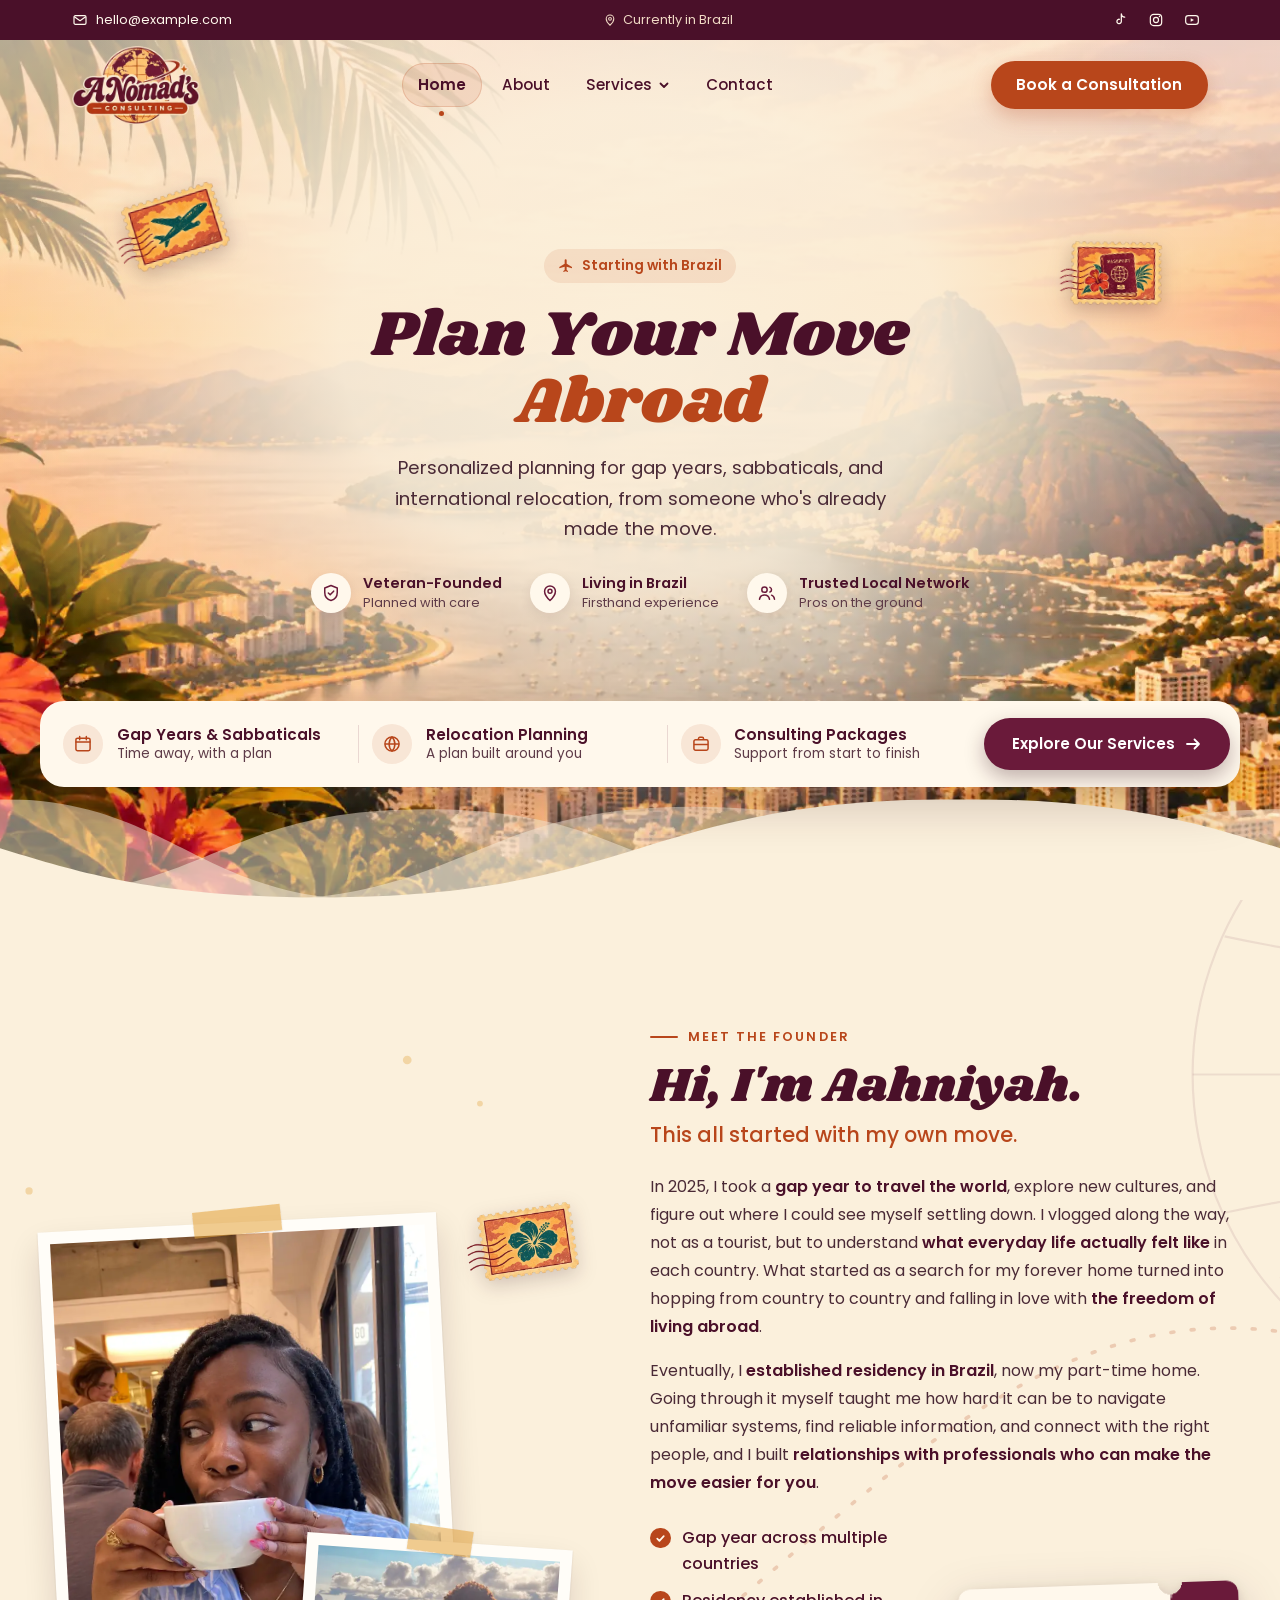
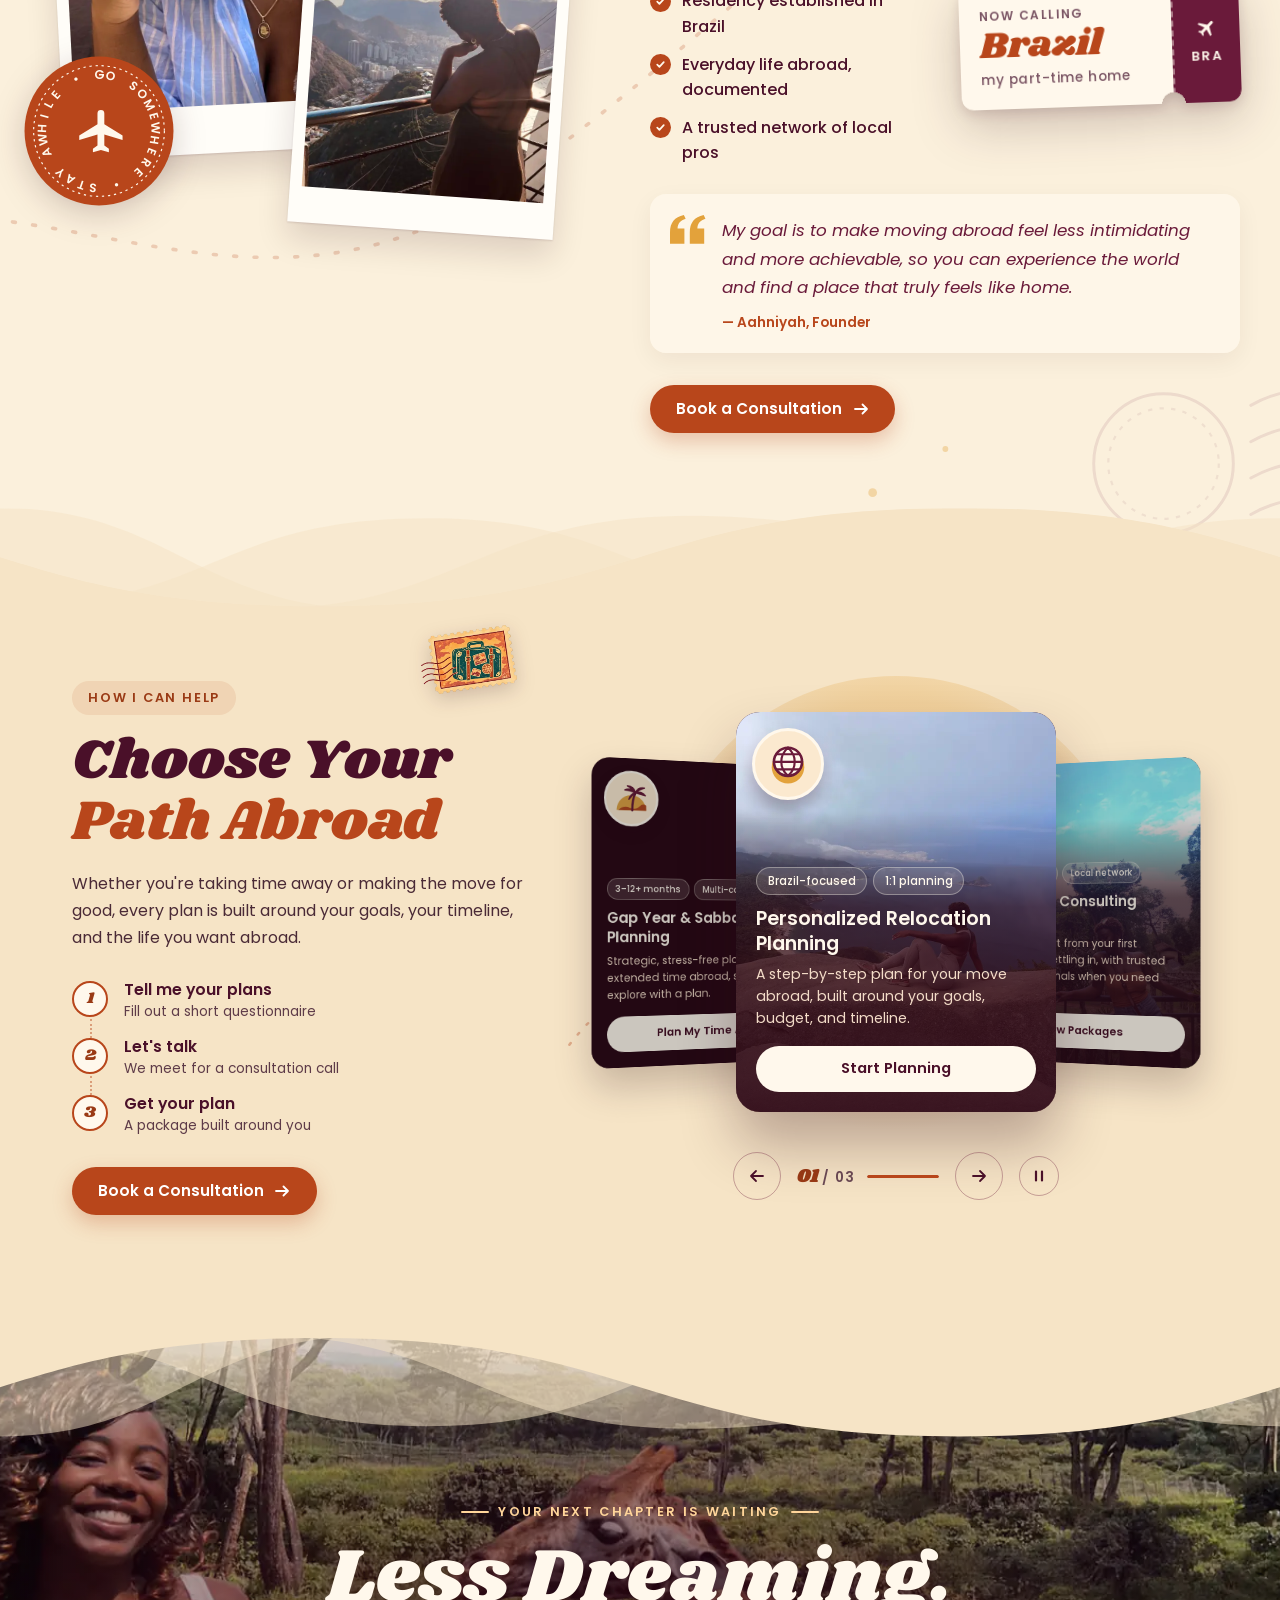
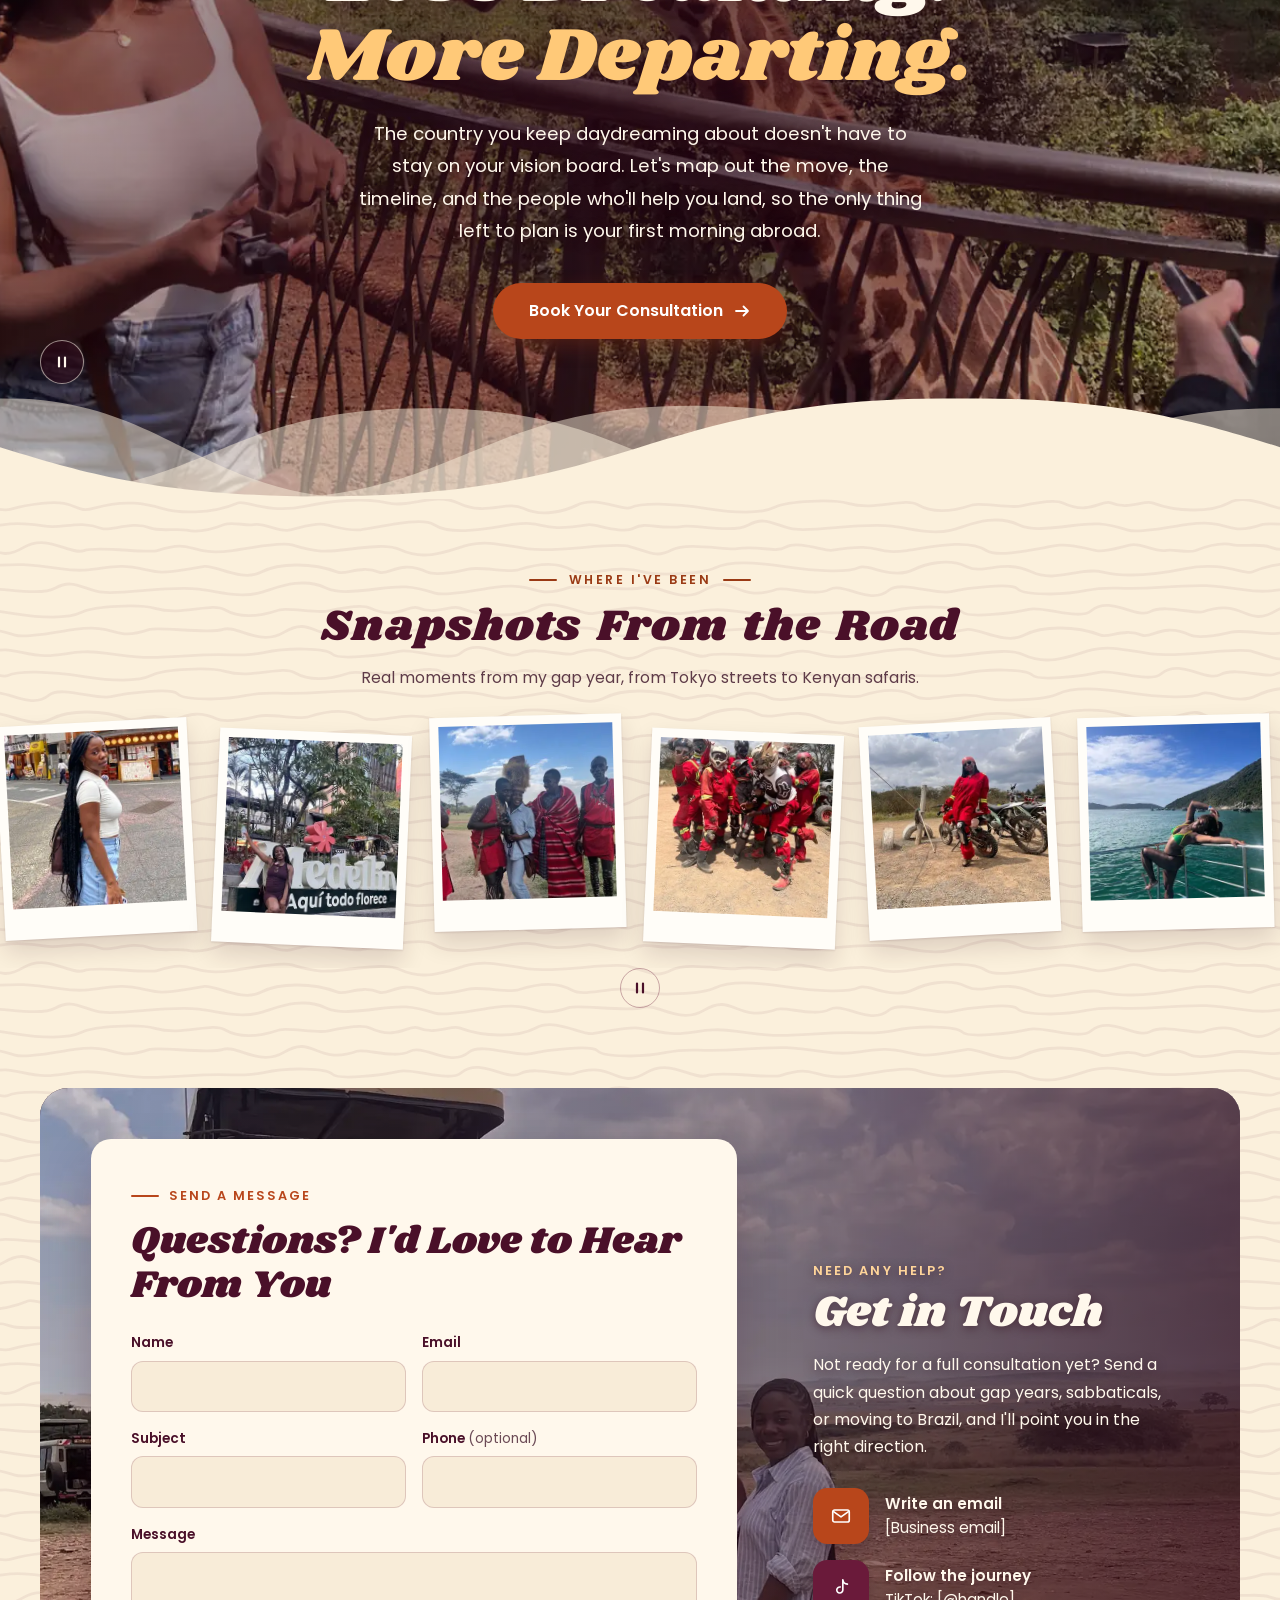
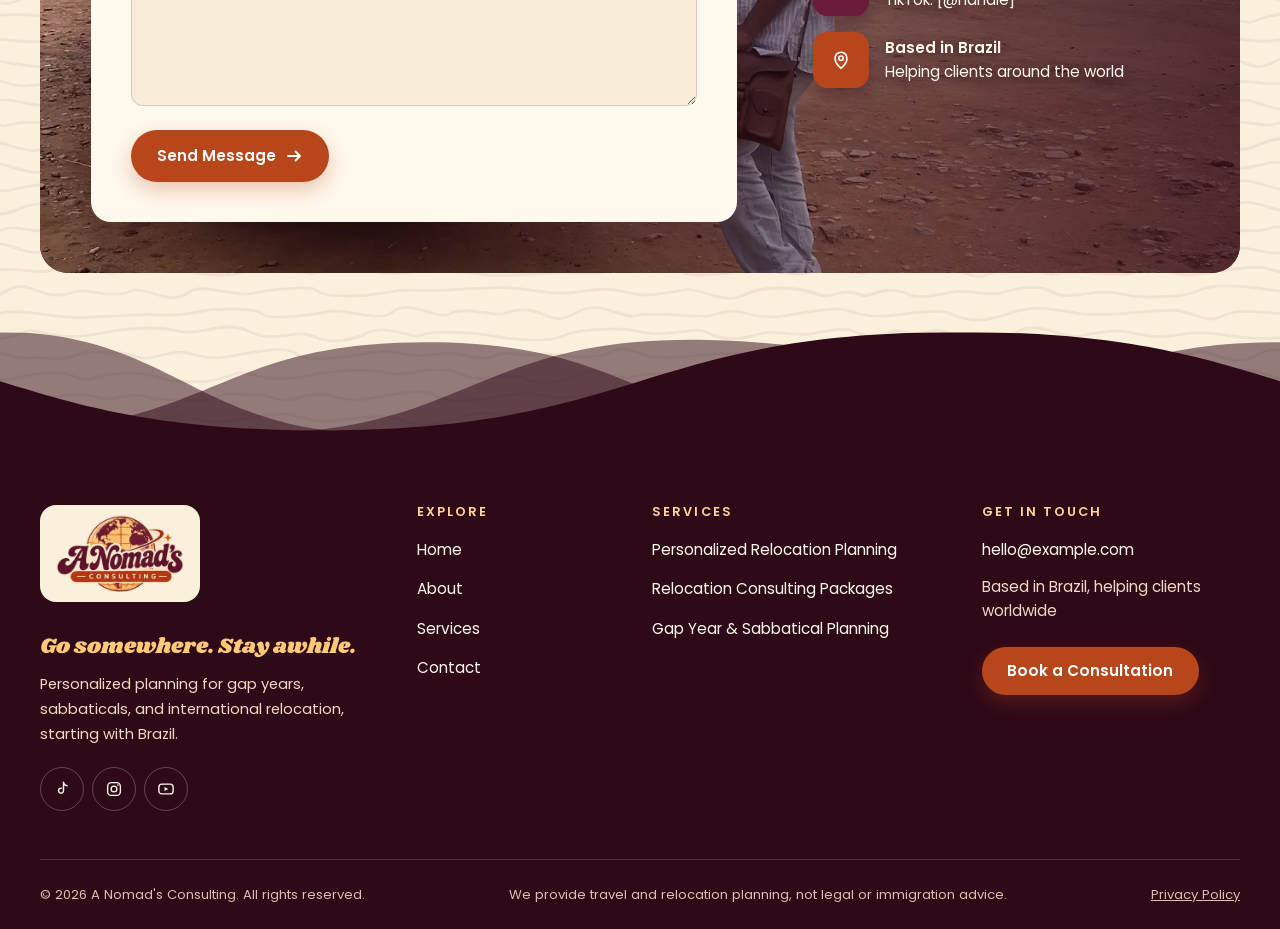
==== commit ae1cd64e: "Update" ====
--- a/index.html
+++ b/index.html
@@ -740,5 +740,11 @@
             <a class="footer__legal" href="#">Privacy Policy</a>
         </div>
     </footer>
+
+    <!-- Back to top: appears after scrolling down -->
+    <a class="back-to-top" href="#top">
+        <span class="visually-hidden">Back to top</span>
+        <svg aria-hidden="true" width="20" height="20" viewBox="0 0 20 20"><path d="M10 16V4m-5 5 5-5 5 5" fill="none" stroke="currentColor" stroke-width="2" stroke-linecap="round" stroke-linejoin="round"/></svg>
+    </a>
 </body>
 </html>
--- a/css/global.css
+++ b/css/global.css
@@ -958,6 +958,69 @@
     }
 }
 
+/* ---------- Back to top ---------- */
+.back-to-top {
+    position: fixed;
+    right: 1rem;
+    bottom: 1rem;
+    z-index: 90;
+    isolation: isolate;
+    overflow: hidden;
+    display: grid;
+    place-items: center;
+    width: 3rem;
+    height: 3rem;
+    border-radius: 50%;
+    background: var(--orange);
+    color: var(--white);
+    box-shadow: 0 0.6rem 1.5rem rgba(184, 70, 27, 0.35);
+    visibility: hidden;
+    opacity: 0;
+    transform: translateY(1rem);
+    transition: opacity 400ms ease, transform 400ms var(--ease-out), visibility 0s linear 400ms;
+}
+
+.back-to-top.is-visible {
+    visibility: visible;
+    opacity: 1;
+    transform: translateY(0);
+    transition-delay: 0s;
+}
+
+/* Hover color rises from the bottom */
+.back-to-top::before {
+    content: "";
+    position: absolute;
+    inset: 0;
+    z-index: -1;
+    background: var(--plum-deep);
+    transform: scaleY(0);
+    transform-origin: bottom;
+    transition: transform var(--fill-speed) var(--ease-out);
+}
+
+.back-to-top:hover::before,
+.back-to-top:focus-visible::before {
+    transform: scaleY(1);
+}
+
+.back-to-top svg {
+    transition: transform 400ms var(--ease-out);
+}
+
+.back-to-top:hover svg {
+    transform: translateY(-2px);
+}
+
+@media (min-width: 768px) {
+    .back-to-top {
+        right: 1.5rem;
+        bottom: 1.5rem;
+        width: 3.25rem;
+        height: 3.25rem;
+    }
+}
+
 /* ---------- Reduced motion ---------- */
 @media (prefers-reduced-motion: reduce) {
     html {
--- a/css/styles.css
+++ b/css/styles.css
@@ -1295,7 +1295,7 @@
 /* Pause / play for the rotating photos */
 .cta__pause {
     position: absolute;
-    right: var(--gutter);
+    left: var(--gutter);
     bottom: clamp(4.5rem, 9vw, 7.5rem);
     z-index: 2;
     display: grid;
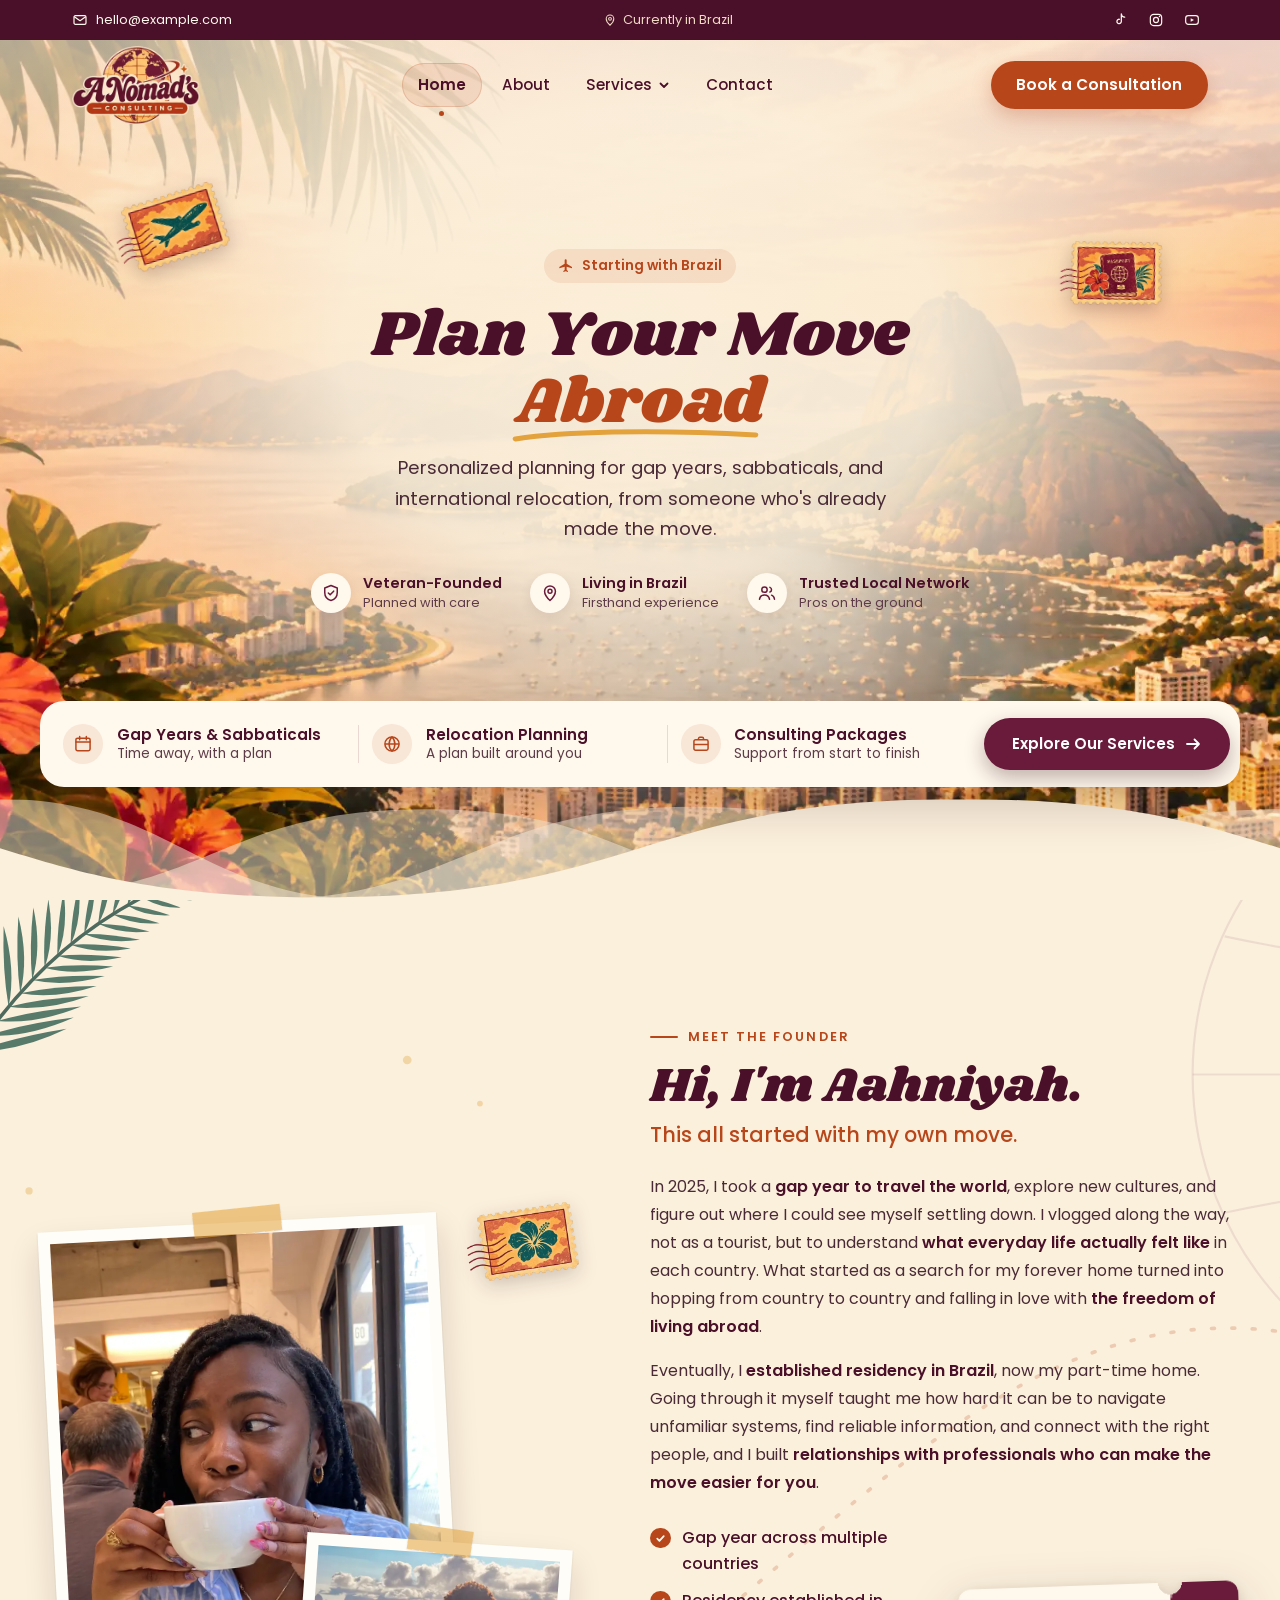
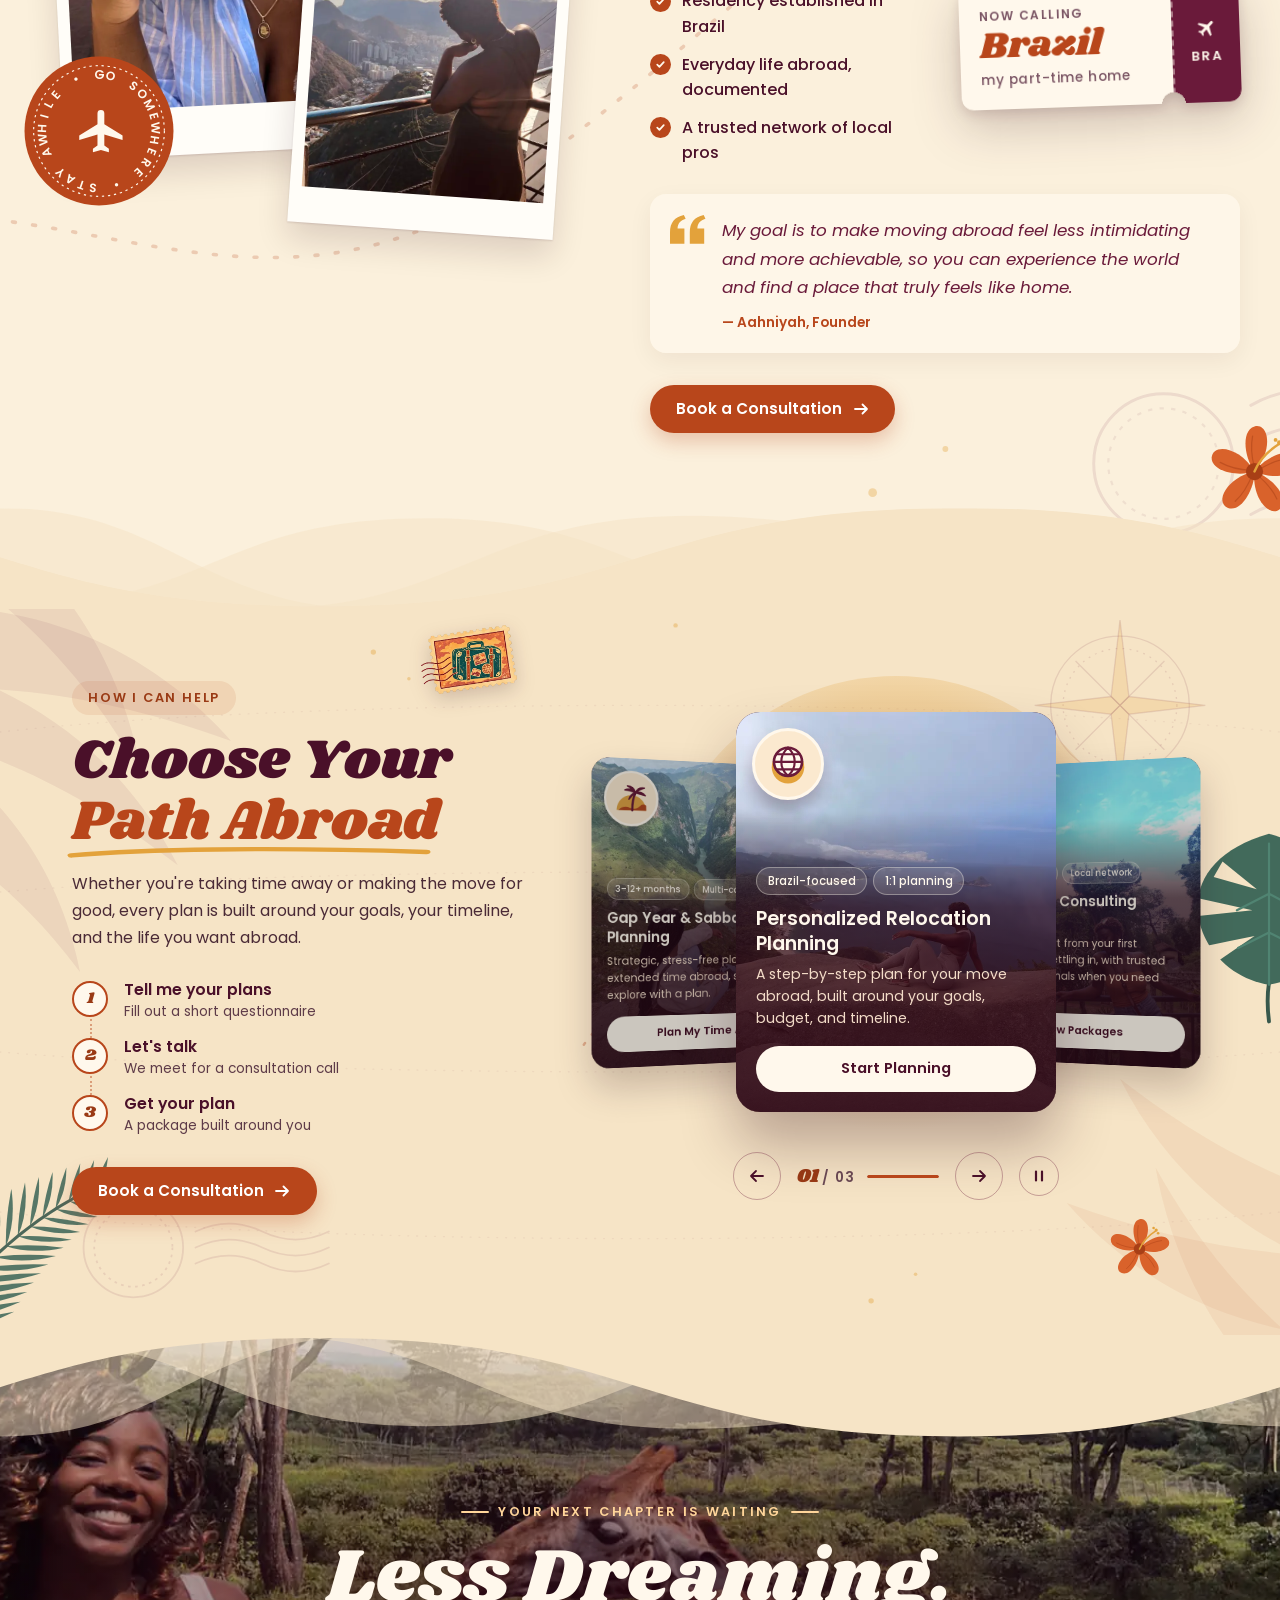
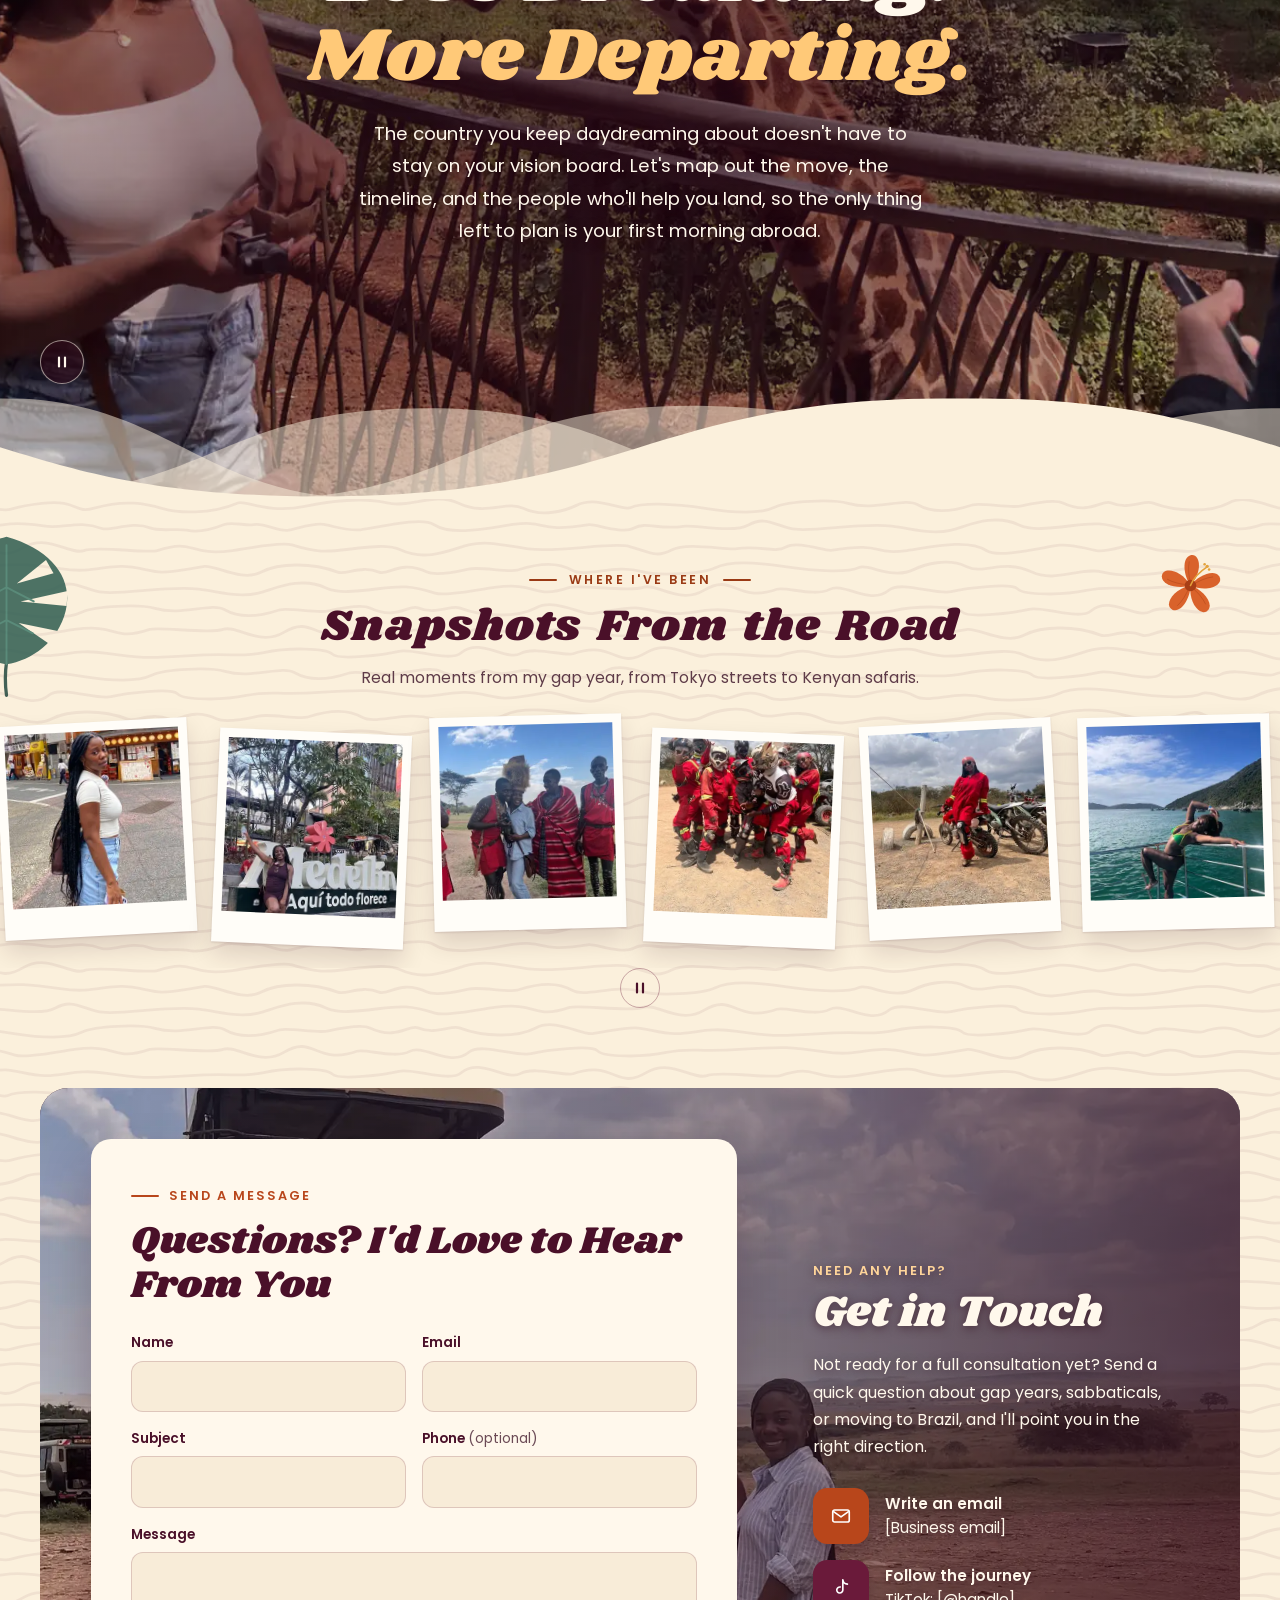
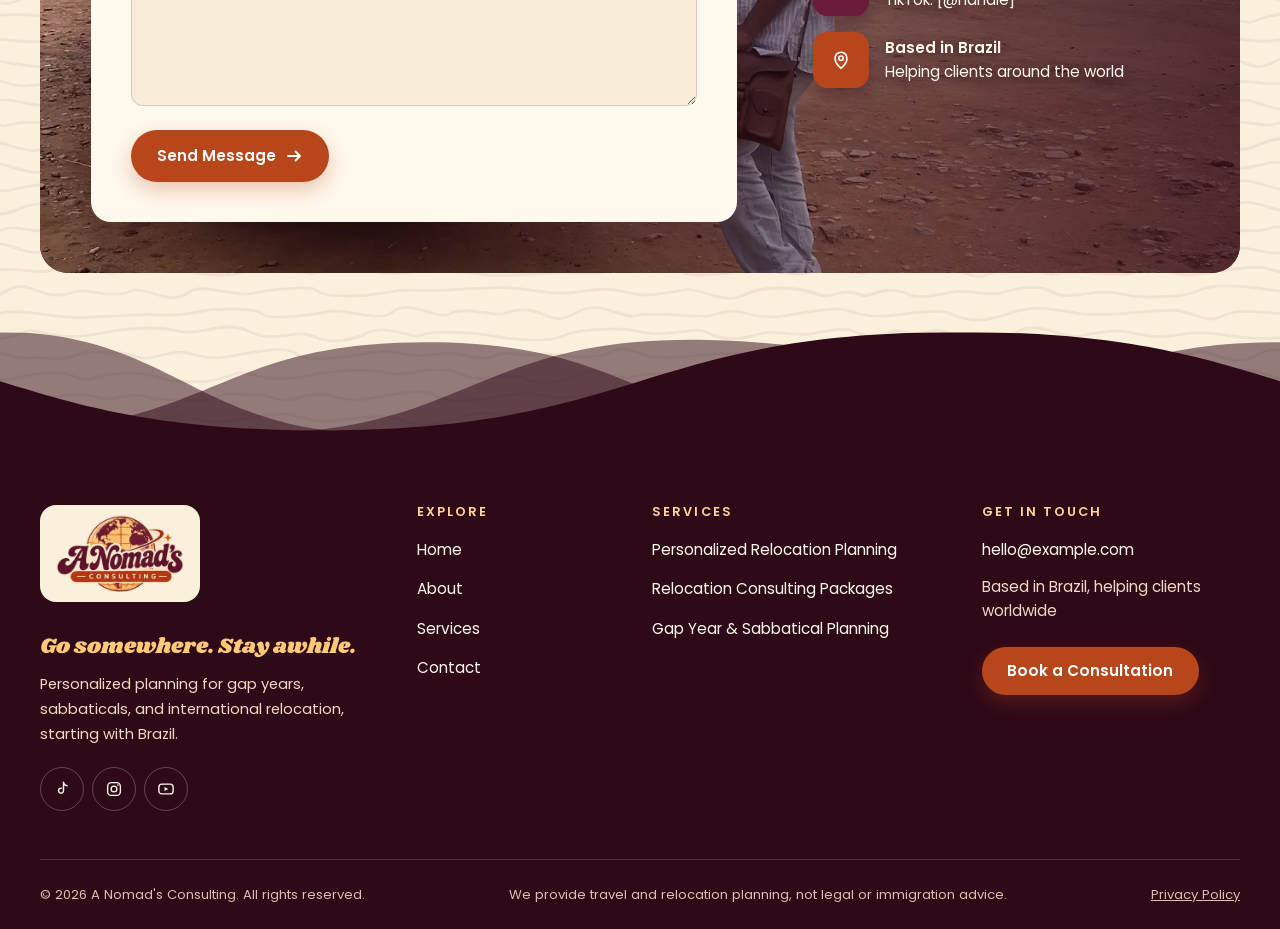
==== commit 582d8cbe: "Add fade-ins, section-based image loading, smooth scroll, botanicals, services background and link p" ====
--- a/index.html
+++ b/index.html
@@ -6,6 +6,20 @@
     <title>Gap Year, Sabbatical &amp; Relocation Planning | A Nomad's Consulting</title>
     <meta name="description" content="Personalized planning for gap years, sabbaticals, and international relocation, starting with Brazil. Book a consultation with A Nomad's Consulting.">
     <meta name="theme-color" content="#fbf0dc">
+    <link rel="canonical" href="https://mfebres0919.github.io/Nomad-s-Consulting/">
+
+    <!-- Link preview (texts, social): a snapshot of the hero -->
+    <meta property="og:type" content="website">
+    <meta property="og:site_name" content="A Nomad's Consulting">
+    <meta property="og:title" content="Plan Your Move Abroad | A Nomad's Consulting">
+    <meta property="og:description" content="Personalized planning for gap years, sabbaticals, and international relocation, starting with Brazil.">
+    <meta property="og:url" content="https://mfebres0919.github.io/Nomad-s-Consulting/">
+    <meta property="og:image" content="https://mfebres0919.github.io/Nomad-s-Consulting/images/brand/og-image.jpg">
+    <meta property="og:image:width" content="1200">
+    <meta property="og:image:height" content="630">
+    <meta property="og:image:alt" content="A Nomad's Consulting homepage: Plan Your Move Abroad, over a sunset view of Rio de Janeiro">
+    <meta name="twitter:card" content="summary_large_image">
+
     <link rel="icon" href="favicon.png" type="image/png" sizes="48x48">
     <link rel="apple-touch-icon" href="apple-touch-icon.png">
 
@@ -15,9 +29,13 @@
     <link rel="preload" href="fonts/shrikhand-v17-latin-regular.woff2" as="font" type="font/woff2" crossorigin>
     <link rel="preload" href="fonts/poppins-v24-latin-regular.woff2" as="font" type="font/woff2" crossorigin>
 
+    <!-- Approved exception (handbook Section 3): tiny head script so fade-ins start hidden -->
+    <script src="javascript/reveal-init.js"></script>
+
     <link rel="stylesheet" href="css/global.css">
     <link rel="stylesheet" href="css/styles.css">
 
+    <script defer src="javascript/vendor/lenis.min.js"></script>
     <script defer src="javascript/global.js"></script>
     <script defer src="javascript/script.js"></script>
 </head>
@@ -108,7 +126,7 @@
             </picture>
 
             <!-- Vintage stamps that tilt slowly -->
-            <div class="hero__stamps" aria-hidden="true">
+            <div class="hero__stamps" aria-hidden="true" data-reveal="zoom" data-reveal-delay="2">
                 <picture class="hero__stamp hero__stamp--plane">
                     <source media="(max-width: 600px)" srcset="images/stamps/stamp-plane-m.webp" type="image/webp">
                     <source srcset="images/stamps/stamp-plane.webp" type="image/webp">
@@ -123,19 +141,19 @@
 
             <div class="hero__inner">
                 <div class="hero__content">
-                    <p class="hero__eyebrow">
+                    <p class="hero__eyebrow" data-reveal="down">
                         <svg aria-hidden="true" width="16" height="16" viewBox="0 0 24 24"><path d="M21 15.5v-2l-8-5V3.5a1.5 1.5 0 0 0-3 0v5l-8 5v2l8-2.5V18l-2 1.5V21l3.5-1 3.5 1v-1.5L13 18v-5z" fill="currentColor"/></svg>
                         Starting with Brazil
                     </p>
 
-                    <h1 class="hero__title" id="hero-title">
+                    <h1 class="hero__title" id="hero-title" data-reveal="up" data-reveal-delay="1">
                         <span class="hero__title-line">Plan Your Move</span>
-                        <span class="hero__title-accent">Abroad</span>
+                        <span class="hero__title-accent"><span class="scribble-wrap">Abroad<svg class="scribble" aria-hidden="true" viewBox="0 0 220 18" preserveAspectRatio="none"><path d="M4 12C46 5 120 2 216 8" pathLength="1"/></svg></span></span>
                     </h1>
 
-                    <p class="hero__sub">Personalized planning for gap years, sabbaticals, and international relocation, from someone who's already made the move.</p>
-
-                    <ul class="hero__trust">
+                    <p class="hero__sub" data-reveal="up" data-reveal-delay="2">Personalized planning for gap years, sabbaticals, and international relocation, from someone who's already made the move.</p>
+
+                    <ul class="hero__trust" data-reveal="up" data-reveal-delay="3">
                         <li class="hero__trust-item">
                             <span class="hero__trust-icon" aria-hidden="true">
                                 <svg width="20" height="20" viewBox="0 0 24 24"><path d="M12 3 4.5 6v5.5c0 4.6 3.2 8.4 7.5 9.5 4.3-1.1 7.5-4.9 7.5-9.5V6z" fill="none" stroke="currentColor" stroke-width="1.8" stroke-linejoin="round"/><path d="m8.8 12 2.2 2.2 4.2-4.4" fill="none" stroke="currentColor" stroke-width="1.8" stroke-linecap="round" stroke-linejoin="round"/></svg>
@@ -158,7 +176,7 @@
                 </div>
 
                 <!-- Path bar: shortcuts to each service -->
-                <nav class="hero__paths" aria-label="Explore by plan">
+                <nav class="hero__paths" aria-label="Explore by plan" data-reveal="up" data-reveal-delay="4">
                     <a class="hero__path" href="#gap-year">
                         <span class="hero__path-icon" aria-hidden="true">
                             <svg width="20" height="20" viewBox="0 0 24 24"><rect x="3.5" y="5" width="17" height="15" rx="2" fill="none" stroke="currentColor" stroke-width="1.8"/><path d="M3.5 9.5h17M8 3v4M16 3v4" fill="none" stroke="currentColor" stroke-width="1.8" stroke-linecap="round"/></svg>
@@ -192,33 +210,37 @@
         <!-- About -->
         <!-- ============================================ -->
         <section class="about" id="about" aria-labelledby="about-title">
+            <div class="botanicals" aria-hidden="true">
+                <img class="botanical botanical--about-palm" data-src="images/decor/palm-frond.svg" alt="" width="440" height="440" decoding="async">
+                <img class="botanical botanical--about-hibiscus" data-src="images/decor/hibiscus.svg" alt="" width="240" height="240" decoding="async">
+            </div>
             <div class="about__inner">
                 <!-- Heading sits above the photos on phones, beside them on desktop -->
-                <div class="about__header">
+                <div class="about__header" data-reveal="left">
                     <p class="section-eyebrow">Meet the Founder</p>
                     <h2 class="about__title" id="about-title">Hi, I'm Aahniyah. <span>This all started with my own move.</span></h2>
                 </div>
 
                 <!-- Polaroid collage -->
                 <div class="about__collage">
-                    <figure class="polaroid polaroid--main">
+                    <figure class="polaroid polaroid--main" data-reveal="left" data-reveal-delay="1">
                         <picture>
-                            <source media="(max-width: 600px)" srcset="images/about/aahniyah-portrait-m.webp" type="image/webp">
-                            <source srcset="images/about/aahniyah-portrait.webp" type="image/webp">
-                            <img class="polaroid__photo" src="images/about/aahniyah-portrait.jpg" alt="Aahniyah, the founder, sipping coffee at a café" width="800" height="1000" loading="lazy" decoding="async">
+                            <source media="(max-width: 600px)" data-srcset="images/about/aahniyah-portrait-m.webp" type="image/webp">
+                            <source data-srcset="images/about/aahniyah-portrait.webp" type="image/webp">
+                            <img class="polaroid__photo" data-src="images/about/aahniyah-portrait.jpg" alt="Aahniyah, the founder, sipping coffee at a café" width="800" height="1000" decoding="async">
                         </picture>
                     </figure>
 
-                    <figure class="polaroid polaroid--small">
+                    <figure class="polaroid polaroid--small" data-reveal="up" data-reveal-delay="3">
                         <picture>
-                            <source media="(max-width: 600px)" srcset="images/about/aahniyah-rio-m.webp" type="image/webp">
-                            <source srcset="images/about/aahniyah-rio.webp" type="image/webp">
-                            <img class="polaroid__photo" src="images/about/aahniyah-rio.jpg" alt="Aahniyah looking out over Rio de Janeiro" width="560" height="560" loading="lazy" decoding="async">
+                            <source media="(max-width: 600px)" data-srcset="images/about/aahniyah-rio-m.webp" type="image/webp">
+                            <source data-srcset="images/about/aahniyah-rio.webp" type="image/webp">
+                            <img class="polaroid__photo" data-src="images/about/aahniyah-rio.jpg" alt="Aahniyah looking out over Rio de Janeiro" width="560" height="560" decoding="async">
                         </picture>
                     </figure>
 
                     <!-- Postmark badge with her tagline -->
-                    <svg class="about__badge" aria-hidden="true" viewBox="0 0 200 200" width="200" height="200">
+                    <svg class="about__badge" data-reveal="zoom" data-reveal-delay="4" aria-hidden="true" viewBox="0 0 200 200" width="200" height="200">
                         <circle cx="100" cy="100" r="98" fill="currentColor"/>
                         <circle cx="100" cy="100" r="86" fill="none" stroke="#fff8ec" stroke-width="1.5" stroke-dasharray="3 5"/>
                         <!-- Each letter sits at its own angle so the ring closes evenly in every browser -->
@@ -251,18 +273,18 @@
                     </svg>
 
                     <picture class="about__stamp" aria-hidden="true">
-                        <source media="(max-width: 600px)" srcset="images/stamps/stamp-flower-m.webp" type="image/webp">
-                        <source srcset="images/stamps/stamp-flower.webp" type="image/webp">
-                        <img src="images/stamps/stamp-flower.png" alt="" width="360" height="254" loading="lazy" decoding="async">
+                        <source media="(max-width: 600px)" data-srcset="images/stamps/stamp-flower-m.webp" type="image/webp">
+                        <source data-srcset="images/stamps/stamp-flower.webp" type="image/webp">
+                        <img data-src="images/stamps/stamp-flower.png" alt="" width="360" height="254" decoding="async">
                     </picture>
                 </div>
 
                 <div class="about__content">
-                    <p class="about__text">In 2025, I took a <strong>gap year to travel the world</strong>, explore new cultures, and figure out where I could see myself settling down. I vlogged along the way, not as a tourist, but to understand <strong>what everyday life actually felt like</strong> in each country. What started as a search for my forever home turned into hopping from country to country and falling in love with <strong>the freedom of living abroad</strong>.</p>
-
-                    <p class="about__text">Eventually, I <strong>established residency in Brazil</strong>, now my part-time home. Going through it myself taught me how hard it can be to navigate unfamiliar systems, find reliable information, and connect with the right people, and I built <strong>relationships with professionals who can make the move easier for you</strong>.</p>
-
-                    <div class="about__details">
+                    <p class="about__text" data-reveal="up">In 2025, I took a <strong>gap year to travel the world</strong>, explore new cultures, and figure out where I could see myself settling down. I vlogged along the way, not as a tourist, but to understand <strong>what everyday life actually felt like</strong> in each country. What started as a search for my forever home turned into hopping from country to country and falling in love with <strong>the freedom of living abroad</strong>.</p>
+
+                    <p class="about__text" data-reveal="up">Eventually, I <strong>established residency in Brazil</strong>, now my part-time home. Going through it myself taught me how hard it can be to navigate unfamiliar systems, find reliable information, and connect with the right people, and I built <strong>relationships with professionals who can make the move easier for you</strong>.</p>
+
+                    <div class="about__details" data-reveal="right" data-reveal-delay="1">
                         <ul class="about__list">
                             <li>Gap year across multiple countries</li>
                             <li>Residency established in Brazil</li>
@@ -284,7 +306,7 @@
                         </div>
                     </div>
 
-                    <figure class="about__mission">
+                    <figure class="about__mission" data-reveal="up" data-reveal-delay="1">
                         <svg class="about__mission-icon" aria-hidden="true" width="40" height="32" viewBox="0 0 40 32"><path d="M0 32V19.2C0 8.6 5.1 2.2 15.4 0l2 4.3C11.6 6.1 8.7 9.6 8.4 14.9H16V32H0zm22 0V19.2C22 8.6 27.1 2.2 37.4 0l2 4.3c-5.8 1.8-8.7 5.3-9 10.6H38V32H22z" fill="currentColor"/></svg>
                         <blockquote>
                             <p>My goal is to make moving abroad feel less intimidating and more achievable, so you can experience the world and find a place that truly feels like home.</p>
@@ -292,7 +314,7 @@
                         <figcaption>Aahniyah, Founder</figcaption>
                     </figure>
 
-                    <a class="btn btn--primary" href="#book">
+                    <a class="btn btn--primary" href="#book" data-reveal="up" data-reveal-delay="2">
                         Book a Consultation
                         <svg class="btn__arrow" aria-hidden="true" width="18" height="18" viewBox="0 0 18 18"><path d="M3 9h12m-4.5-4.5L15 9l-4.5 4.5" fill="none" stroke="currentColor" stroke-width="1.8" stroke-linecap="round" stroke-linejoin="round"/></svg>
                     </a>
@@ -307,19 +329,24 @@
         <!-- Services -->
         <!-- ============================================ -->
         <section class="services" id="services" aria-labelledby="services-title">
+            <div class="botanicals" aria-hidden="true">
+                <img class="botanical botanical--services-leaf" data-src="images/decor/tropical-leaf.svg" alt="" width="300" height="360" decoding="async">
+                <img class="botanical botanical--services-palm" data-src="images/decor/palm-frond.svg" alt="" width="440" height="440" decoding="async">
+                <img class="botanical botanical--services-hibiscus" data-src="images/decor/hibiscus.svg" alt="" width="240" height="240" decoding="async">
+            </div>
             <div class="services__inner">
                 <div class="services__header">
                     <picture class="services__stamp" aria-hidden="true">
-                        <source media="(max-width: 600px)" srcset="images/stamps/stamp-luggage-m.webp" type="image/webp">
-                        <source srcset="images/stamps/stamp-luggage.webp" type="image/webp">
-                        <img src="images/stamps/stamp-luggage.png" alt="" width="360" height="257" loading="lazy" decoding="async">
+                        <source media="(max-width: 600px)" data-srcset="images/stamps/stamp-luggage-m.webp" type="image/webp">
+                        <source data-srcset="images/stamps/stamp-luggage.webp" type="image/webp">
+                        <img data-src="images/stamps/stamp-luggage.png" alt="" width="360" height="257" decoding="async">
                     </picture>
 
-                    <p class="services__eyebrow">How I Can Help</p>
-                    <h2 class="services__title" id="services-title">Choose Your <span>Path Abroad</span></h2>
-                    <p class="services__intro">Whether you're taking time away or making the move for good, every plan is built around your goals, your timeline, and the life you want abroad.</p>
-
-                    <ol class="services__steps" aria-label="How it works">
+                    <p class="services__eyebrow" data-reveal="down">How I Can Help</p>
+                    <h2 class="services__title" id="services-title" data-reveal="left" data-reveal-delay="1">Choose Your <span><span class="scribble-wrap">Path Abroad<svg class="scribble" aria-hidden="true" viewBox="0 0 220 18" preserveAspectRatio="none"><path d="M4 12C46 5 120 2 216 8" pathLength="1"/></svg></span></span></h2>
+                    <p class="services__intro" data-reveal="left" data-reveal-delay="2">Whether you're taking time away or making the move for good, every plan is built around your goals, your timeline, and the life you want abroad.</p>
+
+                    <ol class="services__steps" aria-label="How it works" data-reveal="left" data-reveal-delay="3">
                         <li class="services__step">
                             <strong>Tell me your plans</strong>
                             <span>Fill out a short questionnaire</span>
@@ -334,26 +361,26 @@
                         </li>
                     </ol>
 
-                    <a class="btn btn--primary services__cta" href="#book">
+                    <a class="btn btn--primary services__cta" href="#book" data-reveal="up" data-reveal-delay="4">
                         Book a Consultation
                         <svg class="btn__arrow" aria-hidden="true" width="18" height="18" viewBox="0 0 18 18"><path d="M3 9h12m-4.5-4.5L15 9l-4.5 4.5" fill="none" stroke="currentColor" stroke-width="1.8" stroke-linecap="round" stroke-linejoin="round"/></svg>
                     </a>
                 </div>
 
                 <!-- 3D carousel: the center card is active, the others tilt away behind it -->
-                <div class="services__carousel" aria-roledescription="carousel" aria-label="Services">
+                <div class="services__carousel" aria-roledescription="carousel" aria-label="Services" data-reveal="zoom" data-reveal-delay="1">
                     <!-- Backdrop: a warm sun disc and a dotted flight path behind the cards -->
                     <div class="services__backdrop" aria-hidden="true">
                         <span class="services__sun"></span>
-                        <svg class="services__route" viewBox="0 0 600 400" preserveAspectRatio="none"><path d="M10 330C120 180 230 360 330 230S520 40 590 90" fill="none" stroke="currentColor" stroke-width="2.5" stroke-dasharray="2 11" stroke-linecap="round"/></svg>
+                        <svg class="services__route" viewBox="0 0 600 400"><path id="services-route" d="M10 330C120 180 230 360 330 230S520 40 590 90" fill="none" stroke="currentColor" stroke-width="2.5" stroke-dasharray="2 11" stroke-linecap="round"/><g class="services__plane"><path d="M-12 0h9l7-10h4l-4 10h7l3-4h3l-2 4 2 4h-3l-3-4h-7l4 10h-4l-7-10h-9z" fill="#b8461b"/><animateMotion dur="16s" repeatCount="indefinite" rotate="auto"><mpath href="#services-route"/></animateMotion></g></svg>
                     </div>
 
                     <div class="services__stage">
                         <article class="service-card" id="relocation-planning" aria-roledescription="slide" aria-label="1 of 3">
                             <picture>
-                                <source media="(max-width: 600px)" srcset="images/services/relocation-planning-m.webp" type="image/webp">
-                                <source srcset="images/services/relocation-planning.webp" type="image/webp">
-                                <img class="service-card__img" src="images/services/relocation-planning.jpg" alt="Aahniyah resting on a rock above the Rio coastline" width="640" height="800" loading="lazy" decoding="async">
+                                <source media="(max-width: 600px)" data-srcset="images/services/relocation-planning-m.webp" type="image/webp">
+                                <source data-srcset="images/services/relocation-planning.webp" type="image/webp">
+                                <img class="service-card__img" data-src="images/services/relocation-planning.jpg" alt="Aahniyah resting on a rock above the Rio coastline" width="640" height="800" decoding="async">
                             </picture>
                             <span class="service-card__icon" aria-hidden="true"><svg viewBox="0 0 48 48" width="48" height="48"><circle cx="24" cy="27" r="15" fill="#e3a23b"/><circle cx="24" cy="22" r="13" fill="#fff8ec" stroke="#6a1a3a" stroke-width="2.4"/><path d="M11 22h26M24 9c4.2 3.6 6.2 8 6.2 13s-2 9.4-6.2 13M24 9c-4.2 3.6-6.2 8-6.2 13s2 9.4 6.2 13M13.5 15h21M13.5 29h21" fill="none" stroke="#6a1a3a" stroke-width="2" stroke-linecap="round"/></svg></span>
                             <div class="service-card__body">
@@ -369,9 +396,9 @@
 
                         <article class="service-card" id="consulting-packages" aria-roledescription="slide" aria-label="2 of 3">
                             <picture>
-                                <source media="(max-width: 600px)" srcset="images/services/consulting-packages-m.webp" type="image/webp">
-                                <source srcset="images/services/consulting-packages.webp" type="image/webp">
-                                <img class="service-card__img" src="images/services/consulting-packages.jpg" alt="Aahniyah smiling at a garden lookout" width="640" height="800" loading="lazy" decoding="async">
+                                <source media="(max-width: 600px)" data-srcset="images/services/consulting-packages-m.webp" type="image/webp">
+                                <source data-srcset="images/services/consulting-packages.webp" type="image/webp">
+                                <img class="service-card__img" data-src="images/services/consulting-packages.jpg" alt="Aahniyah smiling at a garden lookout" width="640" height="800" decoding="async">
                             </picture>
                             <span class="service-card__icon" aria-hidden="true"><svg viewBox="0 0 48 48" width="48" height="48"><circle cx="24" cy="30" r="14" fill="#e3a23b"/><path d="M23 8h2.6v34H23z" fill="#6a1a3a"/><path d="M13 12h20l4 3.5-4 3.5H13z" fill="#b8461b"/><path d="M35 22H15l-4 3.5 4 3.5h20z" fill="#6a1a3a"/><path d="M16 15.5h12M19 25.5h12" stroke="#fff8ec" stroke-width="1.2" stroke-linecap="round" opacity=".6"/></svg></span>
                             <div class="service-card__body">
@@ -387,9 +414,9 @@
 
                         <article class="service-card" id="gap-year" aria-roledescription="slide" aria-label="3 of 3">
                             <picture>
-                                <source media="(max-width: 600px)" srcset="images/services/gap-year-m.webp" type="image/webp">
-                                <source srcset="images/services/gap-year.webp" type="image/webp">
-                                <img class="service-card__img" src="images/services/gap-year.jpg" alt="Aahniyah looking down into a green river canyon" width="640" height="800" loading="lazy" decoding="async">
+                                <source media="(max-width: 600px)" data-srcset="images/services/gap-year-m.webp" type="image/webp">
+                                <source data-srcset="images/services/gap-year.webp" type="image/webp">
+                                <img class="service-card__img" data-src="images/services/gap-year.jpg" alt="Aahniyah looking down into a green river canyon" width="640" height="800" decoding="async">
                             </picture>
                             <span class="service-card__icon" aria-hidden="true"><svg viewBox="0 0 48 48" width="48" height="48"><path d="M6 38a18 18 0 0 1 36 0z" fill="#e3a23b"/><path d="M8 38c5-4 9-5 14-3s9 1 12-2 6-3 8-1v6z" fill="#b8461b"/><path d="M25 38c0-8 1-15 4-21" fill="none" stroke="#6a1a3a" stroke-width="2.6" stroke-linecap="round"/><path d="M29 17c-3-4-8-5-13-3 4 0 8 1 13 3zm0 0c-1-5-5-8-10-8 4 2 7 4 10 8zm0 0c2-5 6-7 11-6-4 1-8 3-11 6zm0 0c4-2 9-1 12 3-4-1-8-2-12-3zm0 0c-4 1-7 4-8 8 2-3 5-6 8-8z" fill="#6a1a3a" stroke="#6a1a3a" stroke-width="1.6" stroke-linejoin="round"/></svg></span>
                             <div class="service-card__body">
@@ -435,21 +462,21 @@
             <!-- Rotating photos from her travels: the first loads with the section, the rest just before they appear -->
             <div class="cta__bg" aria-hidden="true">
                 <picture class="cta__slide is-active">
-                    <source media="(max-width: 767px)" srcset="images/cta/aahniyah-giraffe-m.webp" type="image/webp">
-                    <source srcset="images/cta/aahniyah-giraffe.webp" type="image/webp">
-                    <img src="images/cta/aahniyah-giraffe.jpg" alt="" width="1280" height="720" loading="lazy" decoding="async">
+                    <source media="(max-width: 767px)" data-srcset="images/cta/aahniyah-giraffe-m.webp" type="image/webp">
+                    <source data-srcset="images/cta/aahniyah-giraffe.webp" type="image/webp">
+                    <img data-src="images/cta/aahniyah-giraffe.jpg" alt="" width="1280" height="720" decoding="async">
                 </picture>
-                <picture class="cta__slide">
+                <picture class="cta__slide" data-lazy-skip>
                     <source media="(max-width: 767px)" data-srcset="images/cta/aahniyah-rio-rock-m.webp" type="image/webp">
                     <source data-srcset="images/cta/aahniyah-rio-rock.webp" type="image/webp">
                     <img data-src="images/cta/aahniyah-rio-rock.jpg" alt="" width="1280" height="720" decoding="async">
                 </picture>
-                <picture class="cta__slide">
+                <picture class="cta__slide" data-lazy-skip>
                     <source media="(max-width: 767px)" data-srcset="images/cta/aahniyah-canyon-m.webp" type="image/webp">
                     <source data-srcset="images/cta/aahniyah-canyon.webp" type="image/webp">
                     <img data-src="images/cta/aahniyah-canyon.jpg" alt="" width="1280" height="720" decoding="async">
                 </picture>
-                <picture class="cta__slide">
+                <picture class="cta__slide" data-lazy-skip>
                     <source media="(max-width: 767px)" data-srcset="images/cta/aahniyah-maasai-m.webp" type="image/webp">
                     <source data-srcset="images/cta/aahniyah-maasai.webp" type="image/webp">
                     <img data-src="images/cta/aahniyah-maasai.jpg" alt="" width="1280" height="720" decoding="async">
@@ -460,10 +487,10 @@
             <svg class="section-divider section-divider--top cta__divider-top" aria-hidden="true" viewBox="0 0 1000 100" preserveAspectRatio="none"><g fill="currentColor"><path d="M0 1v99c134.3 0 153.7-99 296-99H0Z" opacity=".5"/><path d="M1000 4v86C833.3 90 833.3 3.6 666.7 3.6S500 90 333.3 90 166.7 4 0 4h1000Z" opacity=".5"/><path d="M617 1v86C372 119 384 1 196 1h421Z" opacity=".5"/><path d="M1000 0H0v52C62.5 28 125 4 250 4c250 0 250 96 500 96 125 0 187.5-24 250-48V0Z"/></g></svg>
 
             <div class="cta__content">
-                <p class="cta__eyebrow">Your next chapter is waiting</p>
-                <h2 class="cta__title" id="cta-title">Less Dreaming. <span>More Departing.</span></h2>
-                <p class="cta__text">The country you keep daydreaming about doesn't have to stay on your vision board. Let's map out the move, the timeline, and the people who'll help you land, so the only thing left to plan is your first morning abroad.</p>
-                <a class="btn btn--primary cta__btn" href="#book">
+                <p class="cta__eyebrow" data-reveal="down">Your next chapter is waiting</p>
+                <h2 class="cta__title" id="cta-title" data-reveal="zoom" data-reveal-delay="1">Less Dreaming. <span>More Departing.</span></h2>
+                <p class="cta__text" data-reveal="up" data-reveal-delay="2">The country you keep daydreaming about doesn't have to stay on your vision board. Let's map out the move, the timeline, and the people who'll help you land, so the only thing left to plan is your first morning abroad.</p>
+                <a class="btn btn--primary cta__btn" href="#book" data-reveal="up" data-reveal-delay="3">
                     Book Your Consultation
                     <svg class="btn__arrow" aria-hidden="true" width="18" height="18" viewBox="0 0 18 18"><path d="M3 9h12m-4.5-4.5L15 9l-4.5 4.5" fill="none" stroke="currentColor" stroke-width="1.8" stroke-linecap="round" stroke-linejoin="round"/></svg>
                 </a>
@@ -482,63 +509,67 @@
         <!-- Contact -->
         <!-- ============================================ -->
         <section class="contact" id="contact" aria-labelledby="contact-title">
+            <div class="botanicals" aria-hidden="true">
+                <img class="botanical botanical--contact-leaf" data-src="images/decor/tropical-leaf.svg" alt="" width="300" height="360" decoding="async">
+                <img class="botanical botanical--contact-hibiscus" data-src="images/decor/hibiscus.svg" alt="" width="240" height="240" decoding="async">
+            </div>
             <!-- Snapshots from her travels: a slow, looping strip of polaroids -->
             <div class="gallery">
-                <div class="gallery__header">
+                <div class="gallery__header" data-reveal="down">
                     <p class="gallery__eyebrow">Where I've Been</p>
                     <h2 class="gallery__title">Snapshots From the Road</h2>
                     <p class="gallery__sub">Real moments from my gap year, from Tokyo streets to Kenyan safaris.</p>
                 </div>
 
-                <div class="gallery__viewport">
+                <div class="gallery__viewport" data-reveal="right" data-reveal-delay="1">
                     <div class="gallery__track">
                         <ul class="gallery__list" aria-label="Photos from Aahniyah's travels">
                         <li class="gallery__item">
                             <picture>
-                                <source srcset="images/gallery/travel-tokyo.webp" type="image/webp">
-                                <img src="images/gallery/travel-tokyo.jpg" alt="On the streets of Tokyo" width="360" height="360" loading="lazy" decoding="async">
-                            </picture>
-                        </li>
-                        <li class="gallery__item">
-                            <picture>
-                                <source srcset="images/gallery/travel-medellin.webp" type="image/webp">
-                                <img src="images/gallery/travel-medellin.jpg" alt="At the Medellín sign" width="360" height="360" loading="lazy" decoding="async">
-                            </picture>
-                        </li>
-                        <li class="gallery__item">
-                            <picture>
-                                <source srcset="images/gallery/travel-maasai.webp" type="image/webp">
-                                <img src="images/gallery/travel-maasai.jpg" alt="With new friends in traditional Maasai dress" width="360" height="360" loading="lazy" decoding="async">
-                            </picture>
-                        </li>
-                        <li class="gallery__item">
-                            <picture>
-                                <source srcset="images/gallery/travel-dirt-bike-crew.webp" type="image/webp">
-                                <img src="images/gallery/travel-dirt-bike-crew.jpg" alt="With a dirt bike riding crew" width="360" height="360" loading="lazy" decoding="async">
-                            </picture>
-                        </li>
-                        <li class="gallery__item">
-                            <picture>
-                                <source srcset="images/gallery/travel-dirt-bike.webp" type="image/webp">
-                                <img src="images/gallery/travel-dirt-bike.jpg" alt="Suited up for a dirt bike ride" width="360" height="360" loading="lazy" decoding="async">
-                            </picture>
-                        </li>
-                        <li class="gallery__item">
-                            <picture>
-                                <source srcset="images/gallery/travel-boat.webp" type="image/webp">
-                                <img src="images/gallery/travel-boat.jpg" alt="Out on the water on a boat" width="360" height="360" loading="lazy" decoding="async">
-                            </picture>
-                        </li>
-                        <li class="gallery__item">
-                            <picture>
-                                <source srcset="images/gallery/travel-waterfall.webp" type="image/webp">
-                                <img src="images/gallery/travel-waterfall.jpg" alt="At the bottom of a jungle waterfall" width="360" height="360" loading="lazy" decoding="async">
-                            </picture>
-                        </li>
-                        <li class="gallery__item">
-                            <picture>
-                                <source srcset="images/gallery/travel-mirror.webp" type="image/webp">
-                                <img src="images/gallery/travel-mirror.jpg" alt="A mirror selfie on the road" width="360" height="360" loading="lazy" decoding="async">
+                                <source data-srcset="images/gallery/travel-tokyo.webp" type="image/webp">
+                                <img data-src="images/gallery/travel-tokyo.jpg" alt="On the streets of Tokyo" width="360" height="360" decoding="async">
+                            </picture>
+                        </li>
+                        <li class="gallery__item">
+                            <picture>
+                                <source data-srcset="images/gallery/travel-medellin.webp" type="image/webp">
+                                <img data-src="images/gallery/travel-medellin.jpg" alt="At the Medellín sign" width="360" height="360" decoding="async">
+                            </picture>
+                        </li>
+                        <li class="gallery__item">
+                            <picture>
+                                <source data-srcset="images/gallery/travel-maasai.webp" type="image/webp">
+                                <img data-src="images/gallery/travel-maasai.jpg" alt="With new friends in traditional Maasai dress" width="360" height="360" decoding="async">
+                            </picture>
+                        </li>
+                        <li class="gallery__item">
+                            <picture>
+                                <source data-srcset="images/gallery/travel-dirt-bike-crew.webp" type="image/webp">
+                                <img data-src="images/gallery/travel-dirt-bike-crew.jpg" alt="With a dirt bike riding crew" width="360" height="360" decoding="async">
+                            </picture>
+                        </li>
+                        <li class="gallery__item">
+                            <picture>
+                                <source data-srcset="images/gallery/travel-dirt-bike.webp" type="image/webp">
+                                <img data-src="images/gallery/travel-dirt-bike.jpg" alt="Suited up for a dirt bike ride" width="360" height="360" decoding="async">
+                            </picture>
+                        </li>
+                        <li class="gallery__item">
+                            <picture>
+                                <source data-srcset="images/gallery/travel-boat.webp" type="image/webp">
+                                <img data-src="images/gallery/travel-boat.jpg" alt="Out on the water on a boat" width="360" height="360" decoding="async">
+                            </picture>
+                        </li>
+                        <li class="gallery__item">
+                            <picture>
+                                <source data-srcset="images/gallery/travel-waterfall.webp" type="image/webp">
+                                <img data-src="images/gallery/travel-waterfall.jpg" alt="At the bottom of a jungle waterfall" width="360" height="360" decoding="async">
+                            </picture>
+                        </li>
+                        <li class="gallery__item">
+                            <picture>
+                                <source data-srcset="images/gallery/travel-mirror.webp" type="image/webp">
+                                <img data-src="images/gallery/travel-mirror.jpg" alt="A mirror selfie on the road" width="360" height="360" decoding="async">
                             </picture>
                         </li>
                         </ul>
@@ -546,50 +577,50 @@
                         <ul class="gallery__list" aria-hidden="true">
                         <li class="gallery__item">
                             <picture>
-                                <source srcset="images/gallery/travel-tokyo.webp" type="image/webp">
-                                <img src="images/gallery/travel-tokyo.jpg" alt="" width="360" height="360" loading="lazy" decoding="async">
-                            </picture>
-                        </li>
-                        <li class="gallery__item">
-                            <picture>
-                                <source srcset="images/gallery/travel-medellin.webp" type="image/webp">
-                                <img src="images/gallery/travel-medellin.jpg" alt="" width="360" height="360" loading="lazy" decoding="async">
-                            </picture>
-                        </li>
-                        <li class="gallery__item">
-                            <picture>
-                                <source srcset="images/gallery/travel-maasai.webp" type="image/webp">
-                                <img src="images/gallery/travel-maasai.jpg" alt="" width="360" height="360" loading="lazy" decoding="async">
-                            </picture>
-                        </li>
-                        <li class="gallery__item">
-                            <picture>
-                                <source srcset="images/gallery/travel-dirt-bike-crew.webp" type="image/webp">
-                                <img src="images/gallery/travel-dirt-bike-crew.jpg" alt="" width="360" height="360" loading="lazy" decoding="async">
-                            </picture>
-                        </li>
-                        <li class="gallery__item">
-                            <picture>
-                                <source srcset="images/gallery/travel-dirt-bike.webp" type="image/webp">
-                                <img src="images/gallery/travel-dirt-bike.jpg" alt="" width="360" height="360" loading="lazy" decoding="async">
-                            </picture>
-                        </li>
-                        <li class="gallery__item">
-                            <picture>
-                                <source srcset="images/gallery/travel-boat.webp" type="image/webp">
-                                <img src="images/gallery/travel-boat.jpg" alt="" width="360" height="360" loading="lazy" decoding="async">
-                            </picture>
-                        </li>
-                        <li class="gallery__item">
-                            <picture>
-                                <source srcset="images/gallery/travel-waterfall.webp" type="image/webp">
-                                <img src="images/gallery/travel-waterfall.jpg" alt="" width="360" height="360" loading="lazy" decoding="async">
-                            </picture>
-                        </li>
-                        <li class="gallery__item">
-                            <picture>
-                                <source srcset="images/gallery/travel-mirror.webp" type="image/webp">
-                                <img src="images/gallery/travel-mirror.jpg" alt="" width="360" height="360" loading="lazy" decoding="async">
+                                <source data-srcset="images/gallery/travel-tokyo.webp" type="image/webp">
+                                <img data-src="images/gallery/travel-tokyo.jpg" alt="" width="360" height="360" decoding="async">
+                            </picture>
+                        </li>
+                        <li class="gallery__item">
+                            <picture>
+                                <source data-srcset="images/gallery/travel-medellin.webp" type="image/webp">
+                                <img data-src="images/gallery/travel-medellin.jpg" alt="" width="360" height="360" decoding="async">
+                            </picture>
+                        </li>
+                        <li class="gallery__item">
+                            <picture>
+                                <source data-srcset="images/gallery/travel-maasai.webp" type="image/webp">
+                                <img data-src="images/gallery/travel-maasai.jpg" alt="" width="360" height="360" decoding="async">
+                            </picture>
+                        </li>
+                        <li class="gallery__item">
+                            <picture>
+                                <source data-srcset="images/gallery/travel-dirt-bike-crew.webp" type="image/webp">
+                                <img data-src="images/gallery/travel-dirt-bike-crew.jpg" alt="" width="360" height="360" decoding="async">
+                            </picture>
+                        </li>
+                        <li class="gallery__item">
+                            <picture>
+                                <source data-srcset="images/gallery/travel-dirt-bike.webp" type="image/webp">
+                                <img data-src="images/gallery/travel-dirt-bike.jpg" alt="" width="360" height="360" decoding="async">
+                            </picture>
+                        </li>
+                        <li class="gallery__item">
+                            <picture>
+                                <source data-srcset="images/gallery/travel-boat.webp" type="image/webp">
+                                <img data-src="images/gallery/travel-boat.jpg" alt="" width="360" height="360" decoding="async">
+                            </picture>
+                        </li>
+                        <li class="gallery__item">
+                            <picture>
+                                <source data-srcset="images/gallery/travel-waterfall.webp" type="image/webp">
+                                <img data-src="images/gallery/travel-waterfall.jpg" alt="" width="360" height="360" decoding="async">
+                            </picture>
+                        </li>
+                        <li class="gallery__item">
+                            <picture>
+                                <source data-srcset="images/gallery/travel-mirror.webp" type="image/webp">
+                                <img data-src="images/gallery/travel-mirror.jpg" alt="" width="360" height="360" decoding="async">
                             </picture>
                         </li>
                         </ul>
@@ -605,14 +636,14 @@
             <!-- Contact panel over a photo from her safari -->
             <div class="contact__panel">
                 <picture class="contact__bg" aria-hidden="true">
-                    <source media="(max-width: 767px)" srcset="images/contact/safari-plains-m.webp" type="image/webp">
-                    <source srcset="images/contact/safari-plains.webp" type="image/webp">
-                    <img src="images/contact/safari-plains.jpg" alt="" width="1600" height="1000" loading="lazy" decoding="async">
+                    <source media="(max-width: 767px)" data-srcset="images/contact/safari-plains-m.webp" type="image/webp">
+                    <source data-srcset="images/contact/safari-plains.webp" type="image/webp">
+                    <img data-src="images/contact/safari-plains.jpg" alt="" width="1600" height="1000" decoding="async">
                 </picture>
 
                 <div class="contact__inner">
                     <!-- General questions only; consultations go through the questionnaire -->
-                    <form class="contact__form" name="contact" method="post" action="#contact" aria-labelledby="contact-title">
+                    <form class="contact__form" data-reveal="left" name="contact" method="post" action="#contact" aria-labelledby="contact-title">
                         <p class="section-eyebrow">Send a message</p>
                         <h2 class="contact__title" id="contact-title">Questions? I'd Love to Hear From You</h2>
 
@@ -645,7 +676,7 @@
                         </button>
                     </form>
 
-                    <div class="contact__info">
+                    <div class="contact__info" data-reveal="right" data-reveal-delay="2">
                         <p class="contact__info-eyebrow">Need any help?</p>
                         <h3 class="contact__info-title">Get in Touch</h3>
                         <p class="contact__info-text">Not ready for a full consultation yet? Send a quick question about gap years, sabbaticals, or moving to Brazil, and I'll point you in the right direction.</p>
@@ -684,12 +715,12 @@
     <!-- ============================================ -->
     <footer class="footer">
         <div class="footer__inner">
-            <div class="footer__brand">
+            <div class="footer__brand" data-reveal="up">
                 <a class="footer__logo" href="#top">
                     <span class="visually-hidden">A Nomad's Consulting, back to top</span>
                     <picture>
-                        <source srcset="images/brand/logo-sm.webp" type="image/webp">
-                        <img src="images/brand/logo-sm.png" alt="" width="300" height="182" loading="lazy" decoding="async">
+                        <source data-srcset="images/brand/logo-sm.webp" type="image/webp">
+                        <img data-src="images/brand/logo-sm.png" alt="" width="300" height="182" decoding="async">
                     </picture>
                 </a>
                 <p class="footer__tagline">Go somewhere. Stay awhile.</p>
@@ -703,7 +734,7 @@
                 </ul>
             </div>
 
-            <nav class="footer__col" aria-label="Footer">
+            <nav class="footer__col" aria-label="Footer" data-reveal="up" data-reveal-delay="1">
                 <h2 class="footer__heading">Explore</h2>
                 <ul class="footer__links">
                     <li><a href="#top">Home</a></li>
@@ -713,7 +744,7 @@
                 </ul>
             </nav>
 
-            <div class="footer__col">
+            <div class="footer__col" data-reveal="up" data-reveal-delay="2">
                 <h2 class="footer__heading">Services</h2>
                 <ul class="footer__links">
                     <li><a href="#relocation-planning">Personalized Relocation Planning</a></li>
@@ -722,7 +753,7 @@
                 </ul>
             </div>
 
-            <div class="footer__col">
+            <div class="footer__col" data-reveal="up" data-reveal-delay="3">
                 <h2 class="footer__heading">Get in Touch</h2>
                 <ul class="footer__links">
                     <!-- PLACEHOLDER: her business email -->
--- a/css/global.css
+++ b/css/global.css
@@ -1021,10 +1021,139 @@
     }
 }
 
+/* ---------- Smooth scrolling (Lenis) ---------- */
+html.lenis,
+html.lenis body {
+    height: auto;
+}
+
+.lenis:not(.lenis-autoToggle).lenis-stopped {
+    overflow: clip;
+}
+
+.lenis.lenis-smooth [data-lenis-prevent] {
+    overscroll-behavior: contain;
+}
+
+.lenis.lenis-smooth iframe {
+    pointer-events: none;
+}
+
+/* ---------- Fade-ins ----------
+   Only when JavaScript is running (.js on <html>), so content is never
+   hidden without it. Fades use filter: opacity() rather than opacity so
+   accessibility scanners still see the text, and movement uses the
+   individual translate / scale properties so it never fights an
+   element's own transform. Directions: up, down, left, right, zoom. */
+.js [data-reveal] {
+    filter: opacity(0);
+    transition:
+        filter 2.2s ease,
+        translate 2.2s var(--ease-out),
+        scale 2.2s var(--ease-out);
+    transition-delay: calc(var(--reveal-step, 0) * 180ms);
+}
+
+.js [data-reveal="up"] { translate: 0 2.5rem; }
+.js [data-reveal="down"] { translate: 0 -2rem; }
+.js [data-reveal="left"] { translate: -3rem 0; }
+.js [data-reveal="right"] { translate: 3rem 0; }
+.js [data-reveal="zoom"] { scale: 0.88; }
+
+.js [data-reveal-delay="1"] { --reveal-step: 1; }
+.js [data-reveal-delay="2"] { --reveal-step: 2; }
+.js [data-reveal-delay="3"] { --reveal-step: 3; }
+.js [data-reveal-delay="4"] { --reveal-step: 4; }
+
+.js [data-reveal].is-revealed {
+    filter: none;
+    translate: none;
+    scale: none;
+}
+
+/* Photos fade up gently as they finish loading */
+.js img[data-src],
+.js img.is-pending {
+    filter: opacity(0);
+}
+
+.js img.is-loaded {
+    transition: filter 1.4s ease;
+}
+
+/* ---------- Hand-drawn underline ---------- */
+.scribble-wrap {
+    position: relative;
+    display: inline-block;
+}
+
+.scribble {
+    position: absolute;
+    left: -2%;
+    bottom: -0.12em;
+    width: 104%;
+    height: 0.28em;
+    overflow: visible;
+    pointer-events: none;
+}
+
+.scribble path {
+    fill: none;
+    stroke: var(--mustard);
+    stroke-width: 5;
+    stroke-linecap: round;
+    stroke-dasharray: 1;
+    stroke-dashoffset: 0;
+}
+
+/* Draws itself once its heading has faded in */
+.js .scribble path {
+    stroke-dashoffset: 1;
+    transition: stroke-dashoffset 1.6s var(--ease-out) 1.4s;
+}
+
+.js .is-revealed .scribble path {
+    stroke-dashoffset: 0;
+}
+
+/* ---------- Botanicals: leaves and flowers peeking in at the edges ---------- */
+.botanicals {
+    position: absolute;
+    inset: 0;
+    z-index: 0;
+    overflow: hidden;
+    pointer-events: none;
+}
+
+.botanical {
+    position: absolute;
+    height: auto;
+    animation: leafSway 7s ease-in-out infinite alternate;
+}
+
+@keyframes leafSway {
+    from { rotate: calc(var(--leaf-tilt, 0deg) - 3deg); }
+    to { rotate: calc(var(--leaf-tilt, 0deg) + 3deg); }
+}
+
 /* ---------- Reduced motion ---------- */
 @media (prefers-reduced-motion: reduce) {
     html {
         scroll-behavior: auto;
+    }
+
+    .js [data-reveal] {
+        filter: none;
+        translate: none;
+        scale: none;
+    }
+
+    .js .scribble path {
+        stroke-dashoffset: 0;
+    }
+
+    .botanical {
+        animation: none;
     }
 
     *,
--- a/css/styles.css
+++ b/css/styles.css
@@ -369,7 +369,13 @@
     position: relative;
     padding: clamp(4.5rem, 10vw, 7.5rem) var(--gutter) clamp(7rem, 14vw, 11rem);
     overflow: hidden;
-    background: var(--cream) url("../images/decor/about-map.svg") no-repeat center bottom / 1100px auto;
+    background: var(--cream) no-repeat center bottom / 1100px auto;
+}
+
+/* Background art loads when the section arrives (always without JS) */
+html:not(.js) .about,
+.about.is-near {
+    background-image: url("../images/decor/about-map.svg");
 }
 
 .about__inner {
@@ -727,9 +733,22 @@
    becomes a 3D carousel where the center card faces forward. */
 .services {
     position: relative;
+    isolation: isolate;
     padding: clamp(3rem, 6vw, 4.5rem) 0 clamp(4.5rem, 10vw, 7.5rem);
     overflow: hidden;
-    background: var(--sand);
+    background: var(--sand) no-repeat center / cover;
+}
+
+html:not(.js) .services,
+.services.is-near {
+    background-image: url("../images/decor/services-bg.svg");
+}
+
+.services__inner,
+.services > .services__header,
+.services > .services__carousel {
+    position: relative;
+    z-index: 1;
 }
 
 .services__header {
@@ -1396,7 +1415,12 @@
     position: relative;
     padding: clamp(2.5rem, 6vw, 4rem) 0 clamp(4.5rem, 10vw, 7rem);
     overflow: hidden;
-    background: var(--cream) url("../images/decor/contact-waves.svg") center top / 1400px auto repeat;
+    background: var(--cream) center top / 1400px auto repeat;
+}
+
+html:not(.js) .contact,
+.contact.is-near {
+    background-image: url("../images/decor/contact-waves.svg");
 }
 
 /* Photo strip from her travels */
@@ -1753,3 +1777,98 @@
 .contact {
     padding-bottom: clamp(7rem, 14vw, 10rem);
 }
+
+
+/* ---------- Botanical placements ---------- */
+.about__inner,
+.contact .gallery,
+.contact .contact__panel {
+    position: relative;
+    z-index: 1;
+}
+
+.botanical--about-palm {
+    --leaf-tilt: 90deg;
+    top: -3rem;
+    left: -3.5rem;
+    width: clamp(10rem, 20vw, 16rem);
+    opacity: 0.8;
+    transform-origin: 10% 10%;
+}
+
+.botanical--about-hibiscus {
+    --leaf-tilt: 14deg;
+    right: -2rem;
+    bottom: 5rem;
+    width: clamp(5rem, 9vw, 7.5rem);
+    animation-duration: 9s;
+}
+
+.botanical--services-leaf {
+    --leaf-tilt: -125deg;
+    top: 30%;
+    right: -4.5rem;
+    width: clamp(7rem, 13vw, 11rem);
+    opacity: 0.9;
+    transform-origin: 50% 95%;
+    animation-duration: 8s;
+}
+
+.botanical--services-palm {
+    --leaf-tilt: 40deg;
+    bottom: -3rem;
+    left: -6rem;
+    width: clamp(9rem, 18vw, 15rem);
+    opacity: 0.8;
+    transform-origin: 5% 90%;
+    animation-duration: 6.5s;
+}
+
+.botanical--services-hibiscus {
+    --leaf-tilt: -12deg;
+    right: 8%;
+    bottom: 3rem;
+    width: clamp(3.5rem, 6vw, 5rem);
+    animation-duration: 10s;
+}
+
+.botanical--contact-leaf {
+    --leaf-tilt: 120deg;
+    top: 2rem;
+    left: -4rem;
+    width: clamp(6rem, 11vw, 9.5rem);
+    opacity: 0.85;
+    transform-origin: 50% 95%;
+}
+
+.botanical--contact-hibiscus {
+    --leaf-tilt: 20deg;
+    top: 3rem;
+    right: 4%;
+    width: clamp(3.5rem, 6vw, 5rem);
+    animation-duration: 8.5s;
+}
+
+/* On phones, keep only the softest accents so text stays clear */
+@media (max-width: 767px) {
+    .botanical--services-hibiscus,
+    .botanical--contact-hibiscus {
+        display: none;
+    }
+
+    .botanical--about-palm {
+        top: -2rem;
+        left: -3rem;
+        opacity: 0.5;
+    }
+
+    .botanical--services-leaf,
+    .botanical--contact-leaf {
+        opacity: 0.55;
+    }
+}
+
+/* Plane flying the dotted route behind the service cards */
+.services__plane {
+    opacity: 0.75;
+}
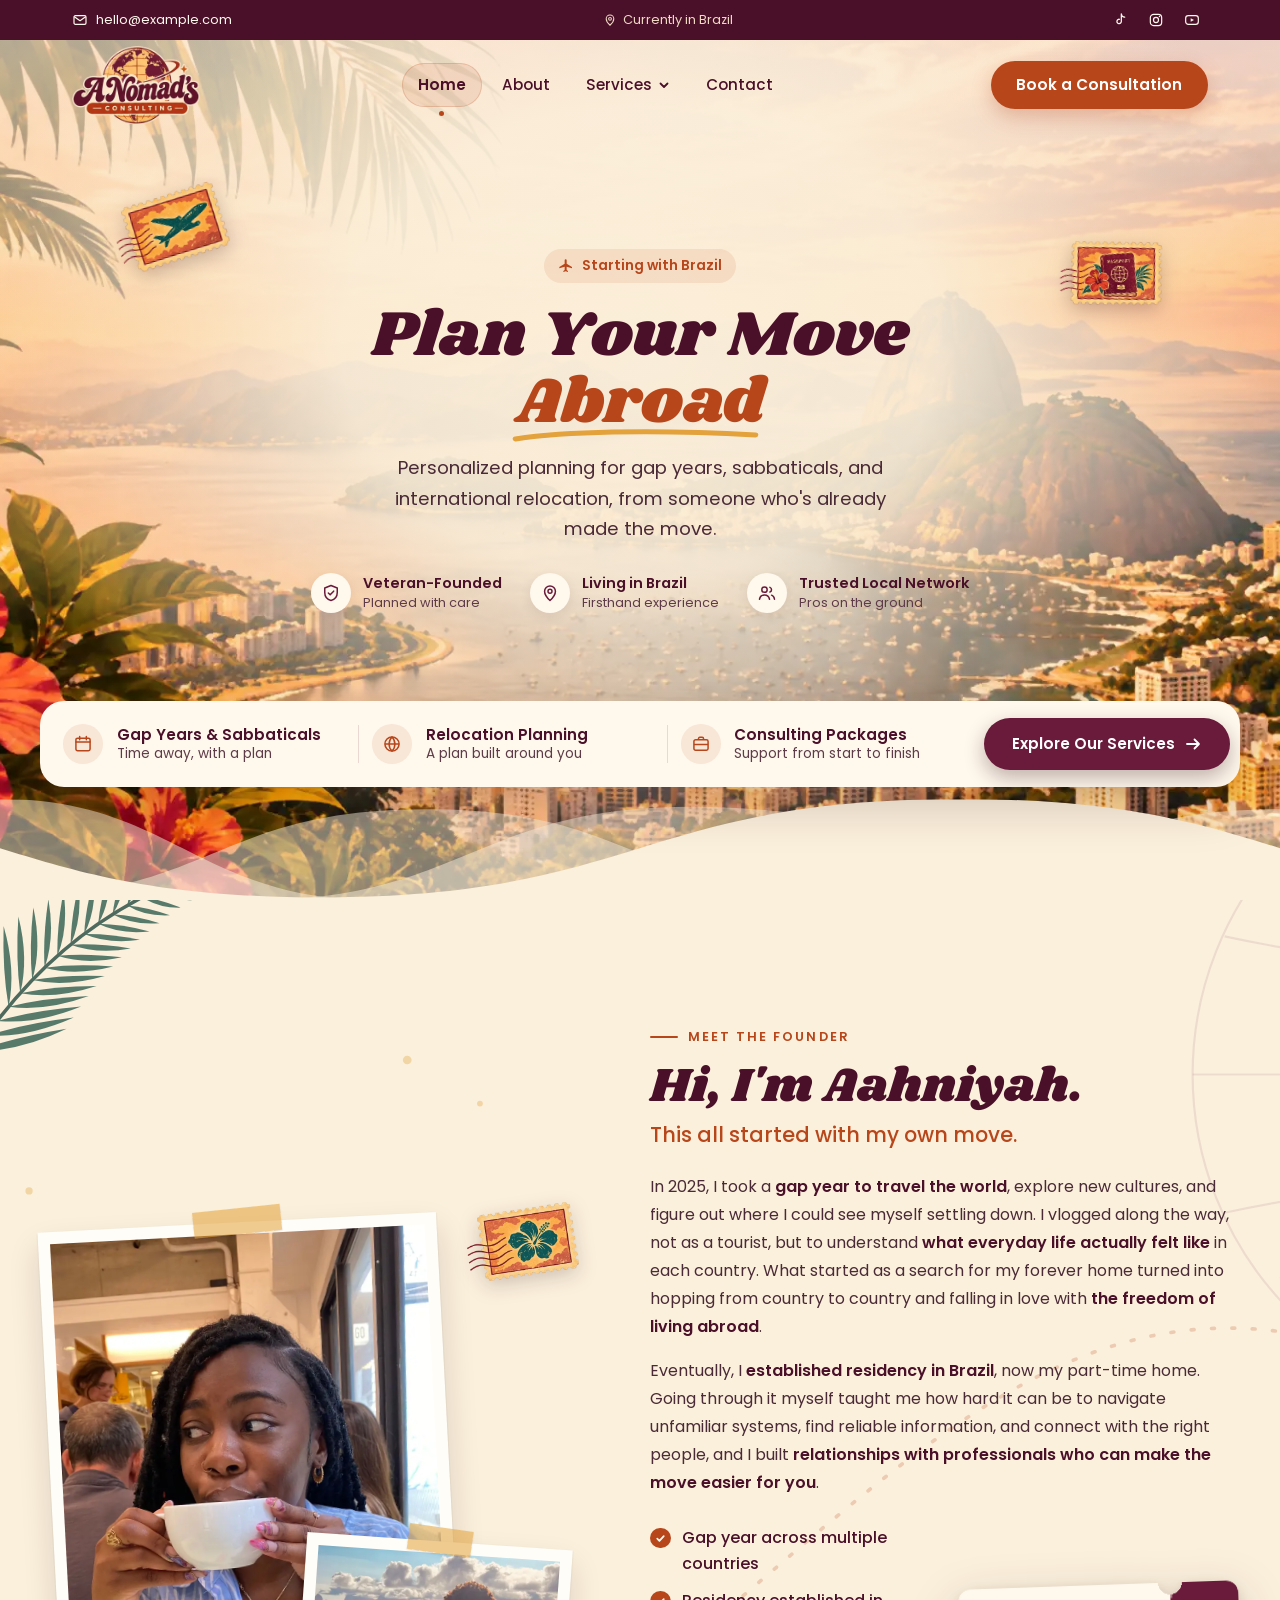
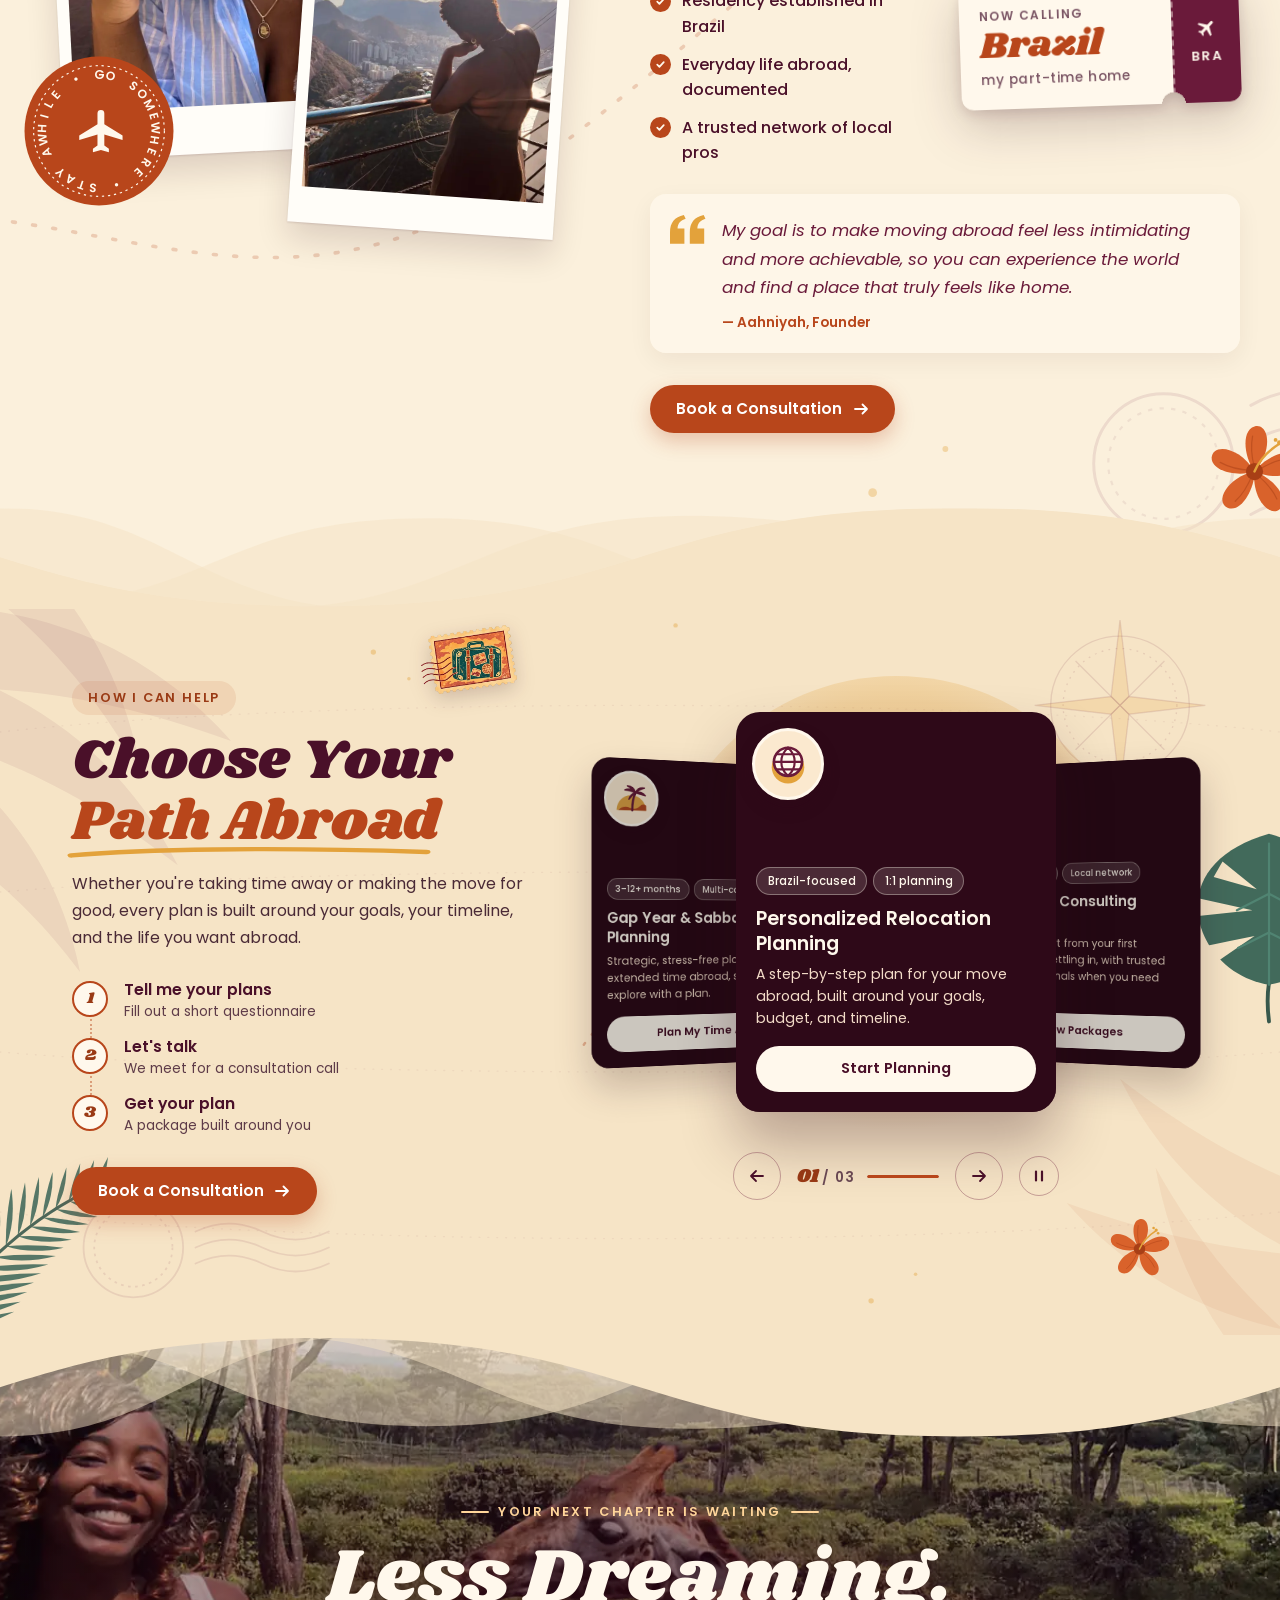
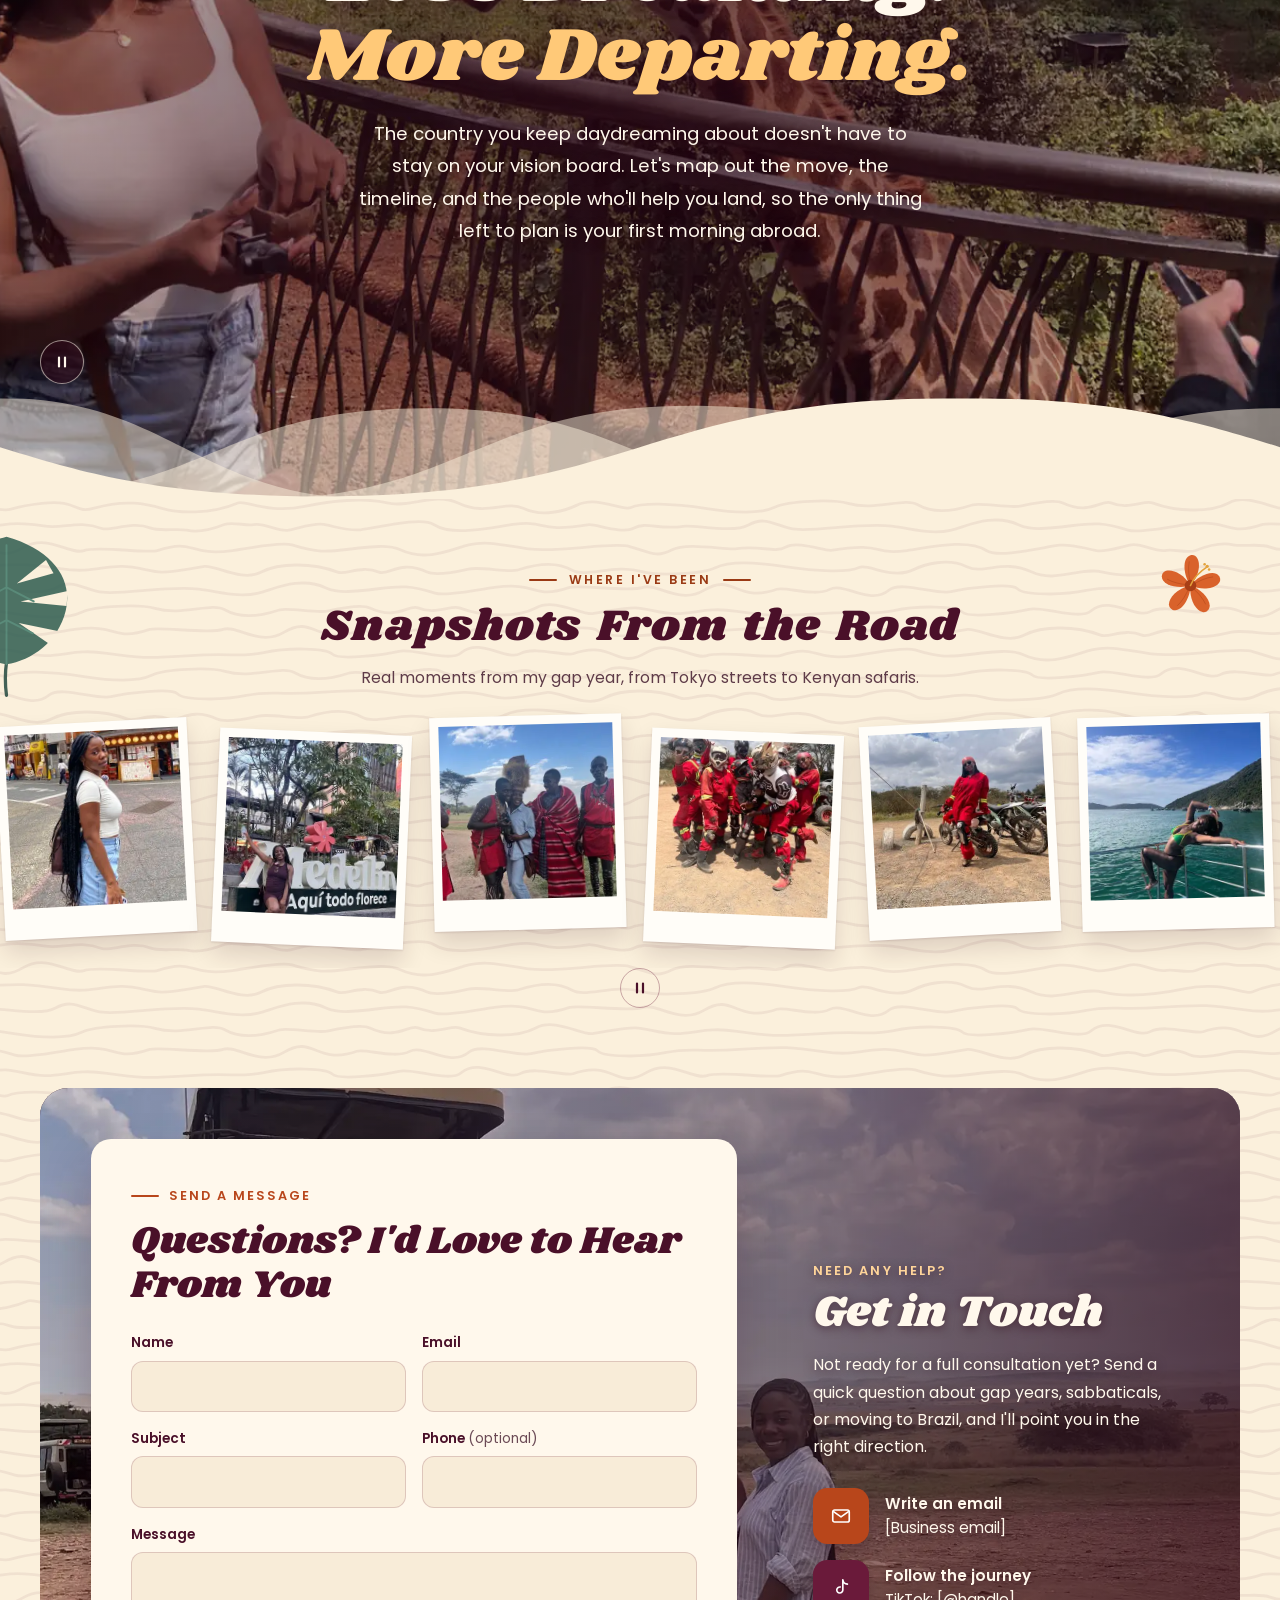
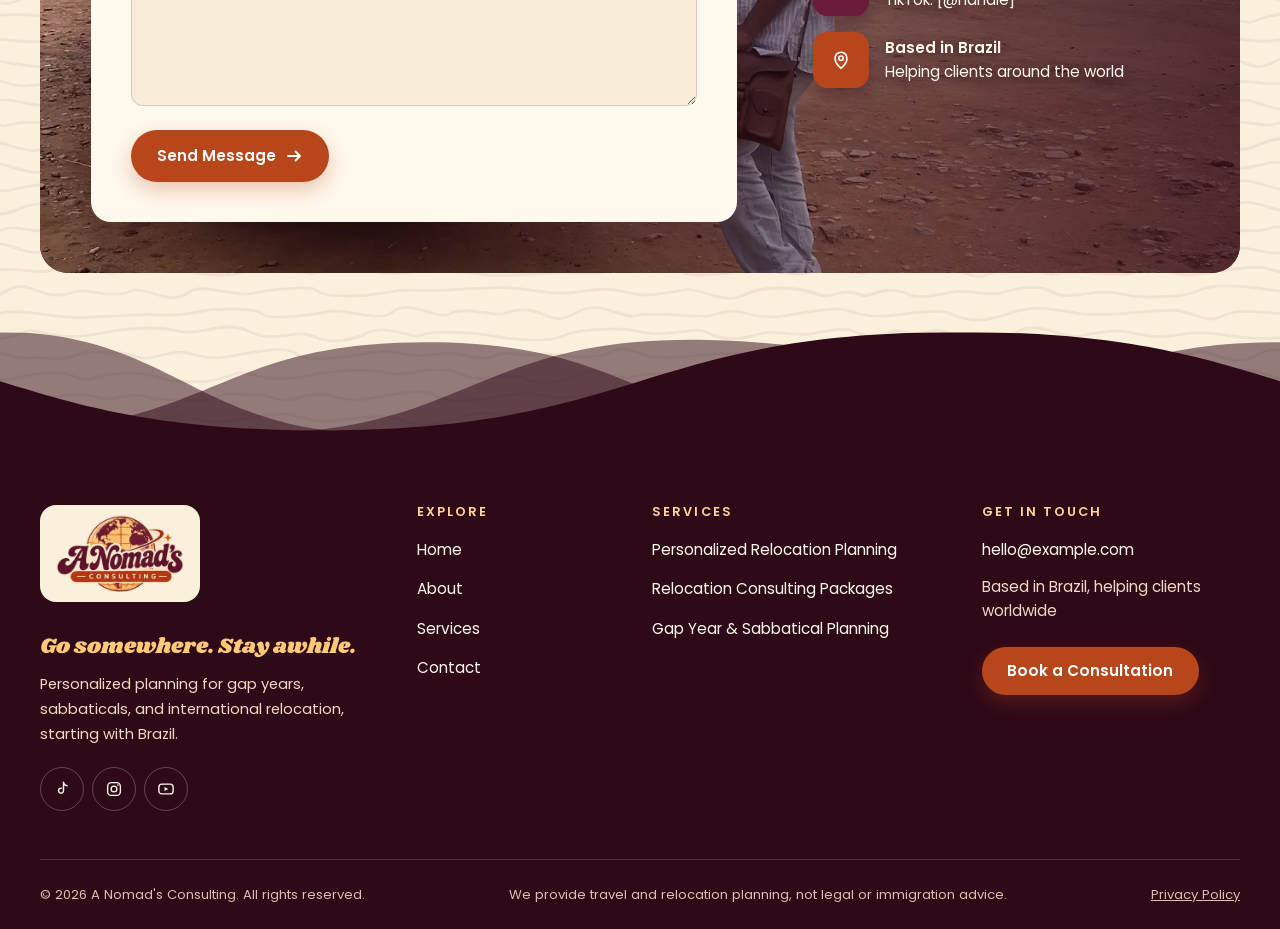
==== commit 057440c6: "Shorten page title to 57 characters Co-Authored-By: Claude Opus 5.5 <noreply@anthropic.com>" ====
--- a/index.html
+++ b/index.html
@@ -3,7 +3,7 @@
 <head>
     <meta charset="utf-8">
     <meta name="viewport" content="width=device-width, initial-scale=1">
-    <title>Gap Year, Sabbatical &amp; Relocation Planning | A Nomad's Consulting</title>
+    <title>Relocation &amp; Gap Year Planning | A Nomad's Consulting</title>
     <meta name="description" content="Personalized planning for gap years, sabbaticals, and international relocation, starting with Brazil. Book a consultation with A Nomad's Consulting.">
     <meta name="theme-color" content="#fbf0dc">
     <link rel="canonical" href="https://mfebres0919.github.io/Nomad-s-Consulting/">
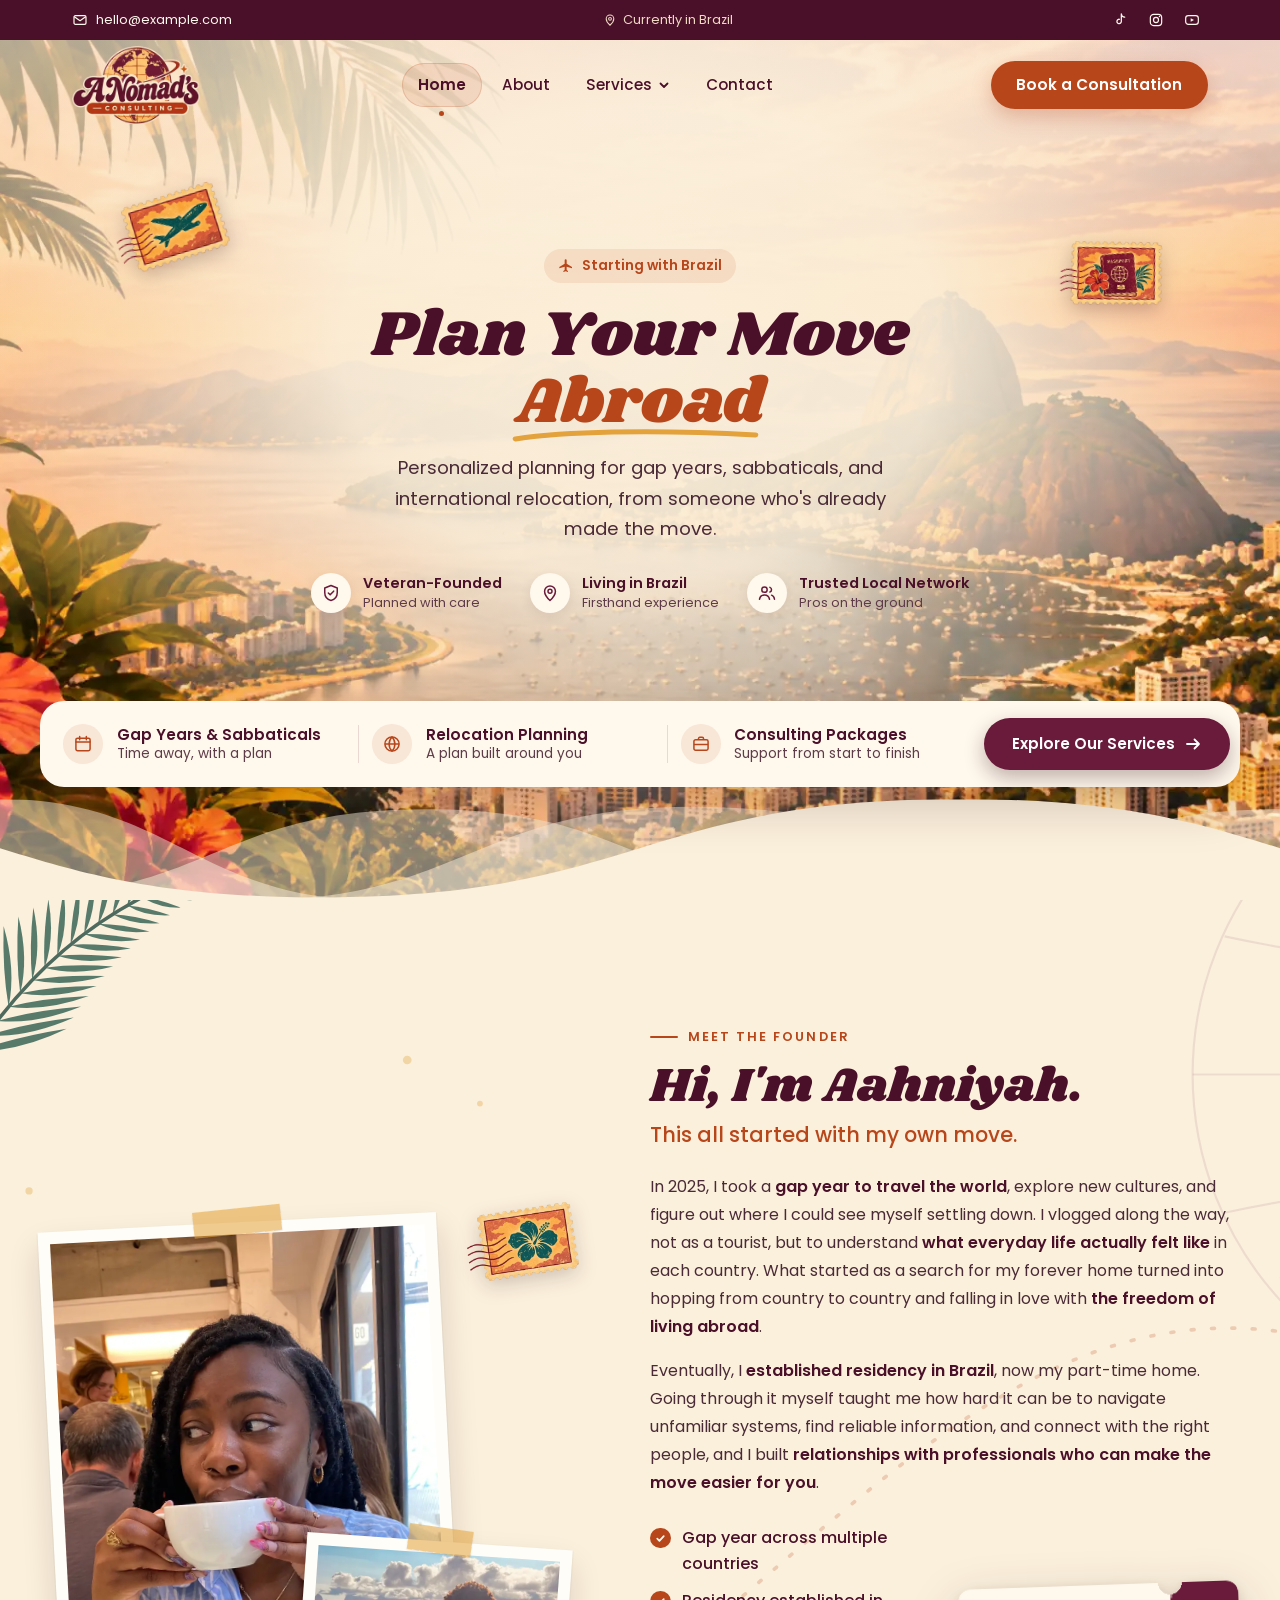
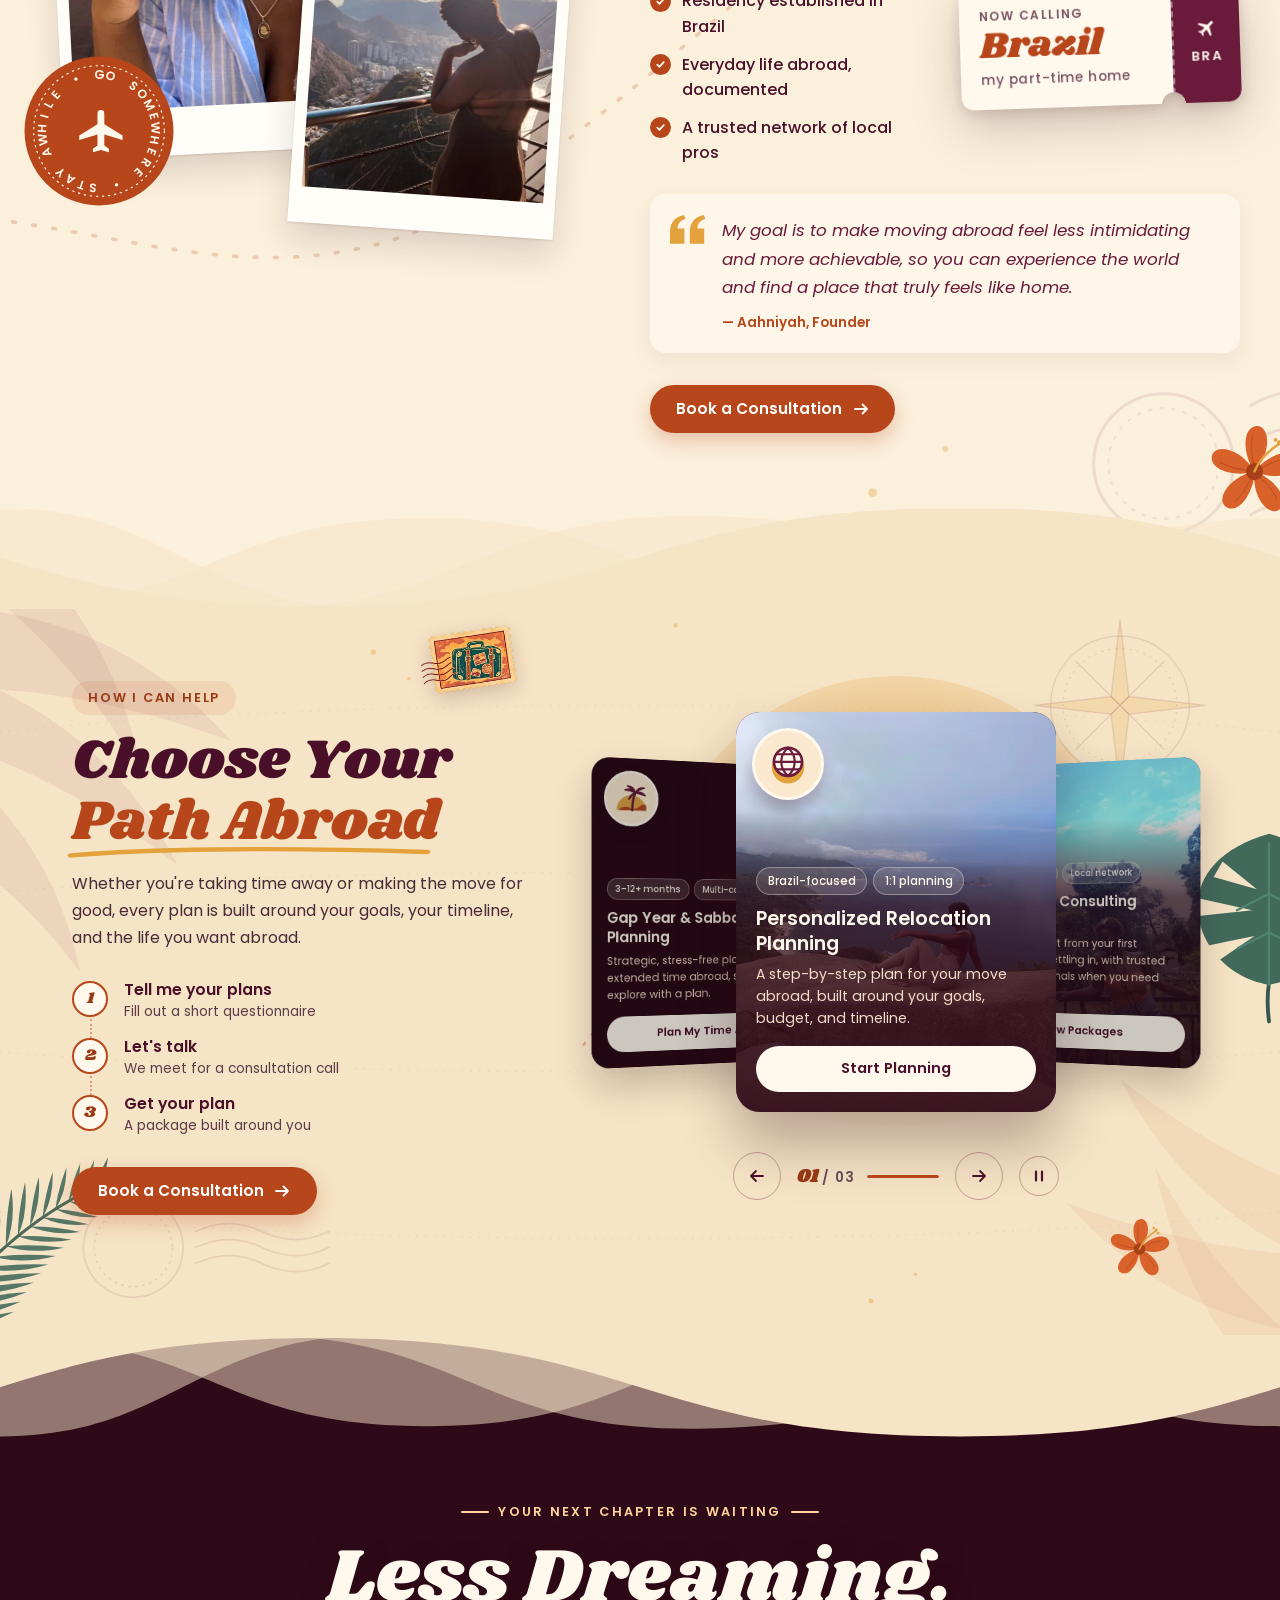
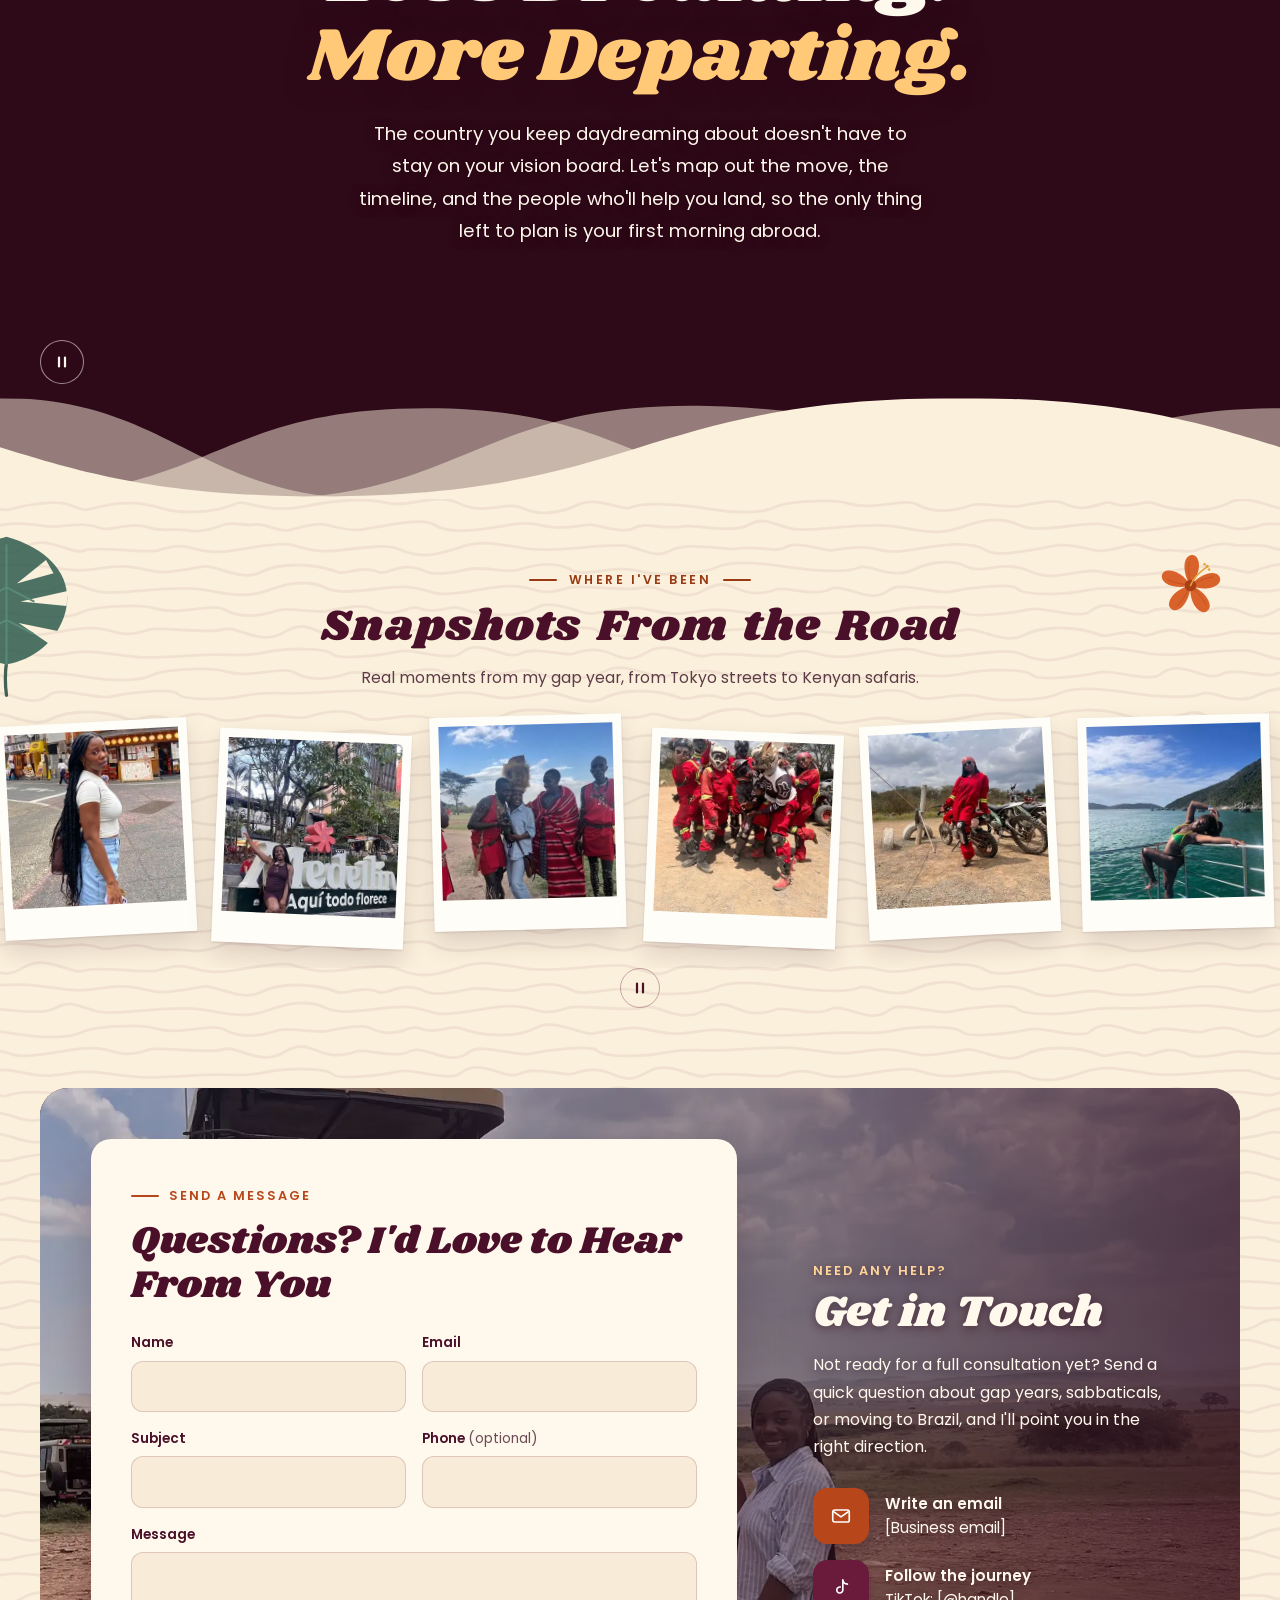
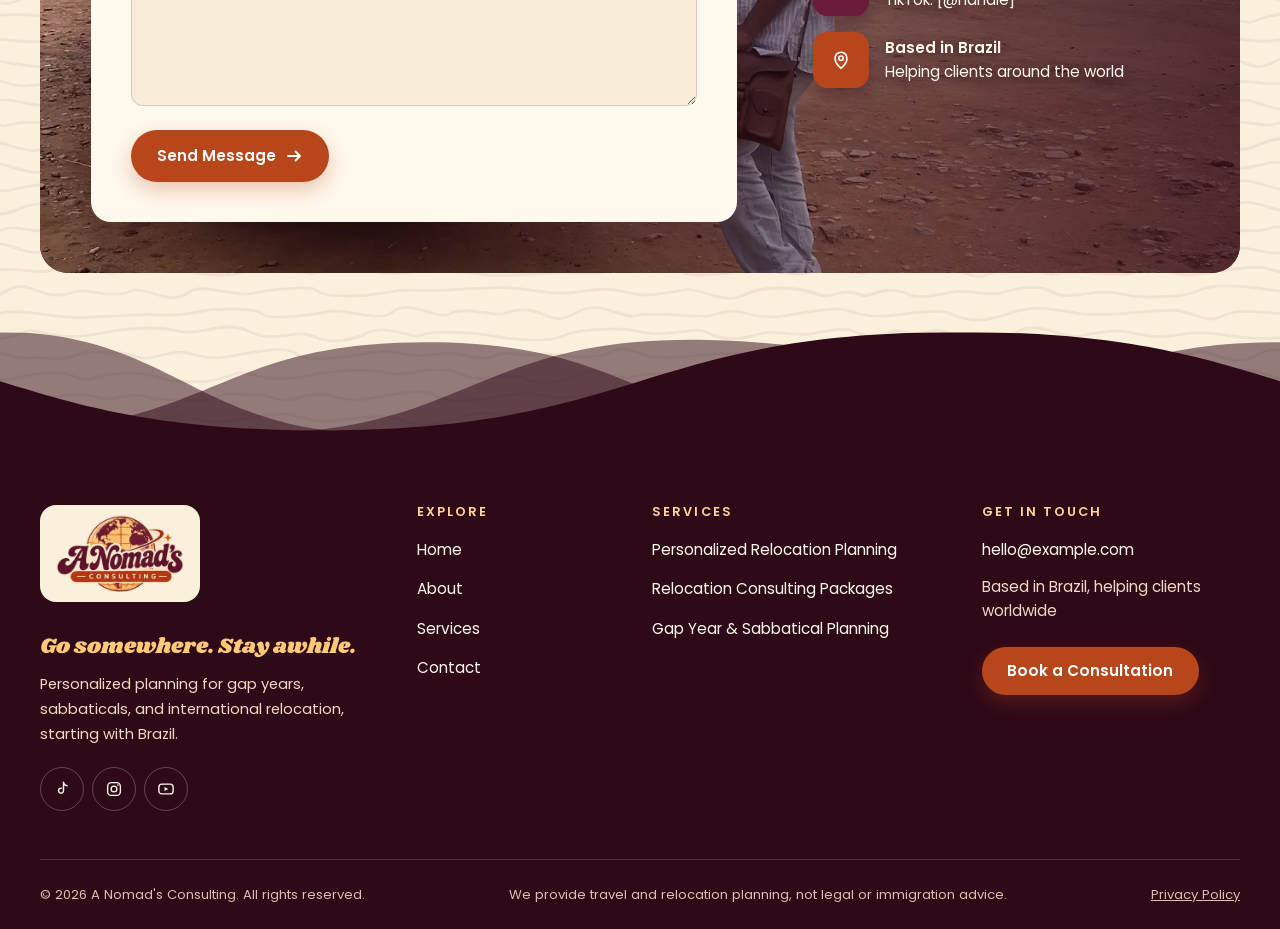
==== commit 6642eee4: "Shorten page title to 45 characters; update handbook copy Co-Authored-By: Claude Opus 5.5 <noreply@a" ====
--- a/index.html
+++ b/index.html
@@ -3,7 +3,7 @@
 <head>
     <meta charset="utf-8">
     <meta name="viewport" content="width=device-width, initial-scale=1">
-    <title>Relocation &amp; Gap Year Planning | A Nomad's Consulting</title>
+    <title>Relocation &amp; Gap Years | A Nomad's Consulting</title>
     <meta name="description" content="Personalized planning for gap years, sabbaticals, and international relocation, starting with Brazil. Book a consultation with A Nomad's Consulting.">
     <meta name="theme-color" content="#fbf0dc">
     <link rel="canonical" href="https://mfebres0919.github.io/Nomad-s-Consulting/">
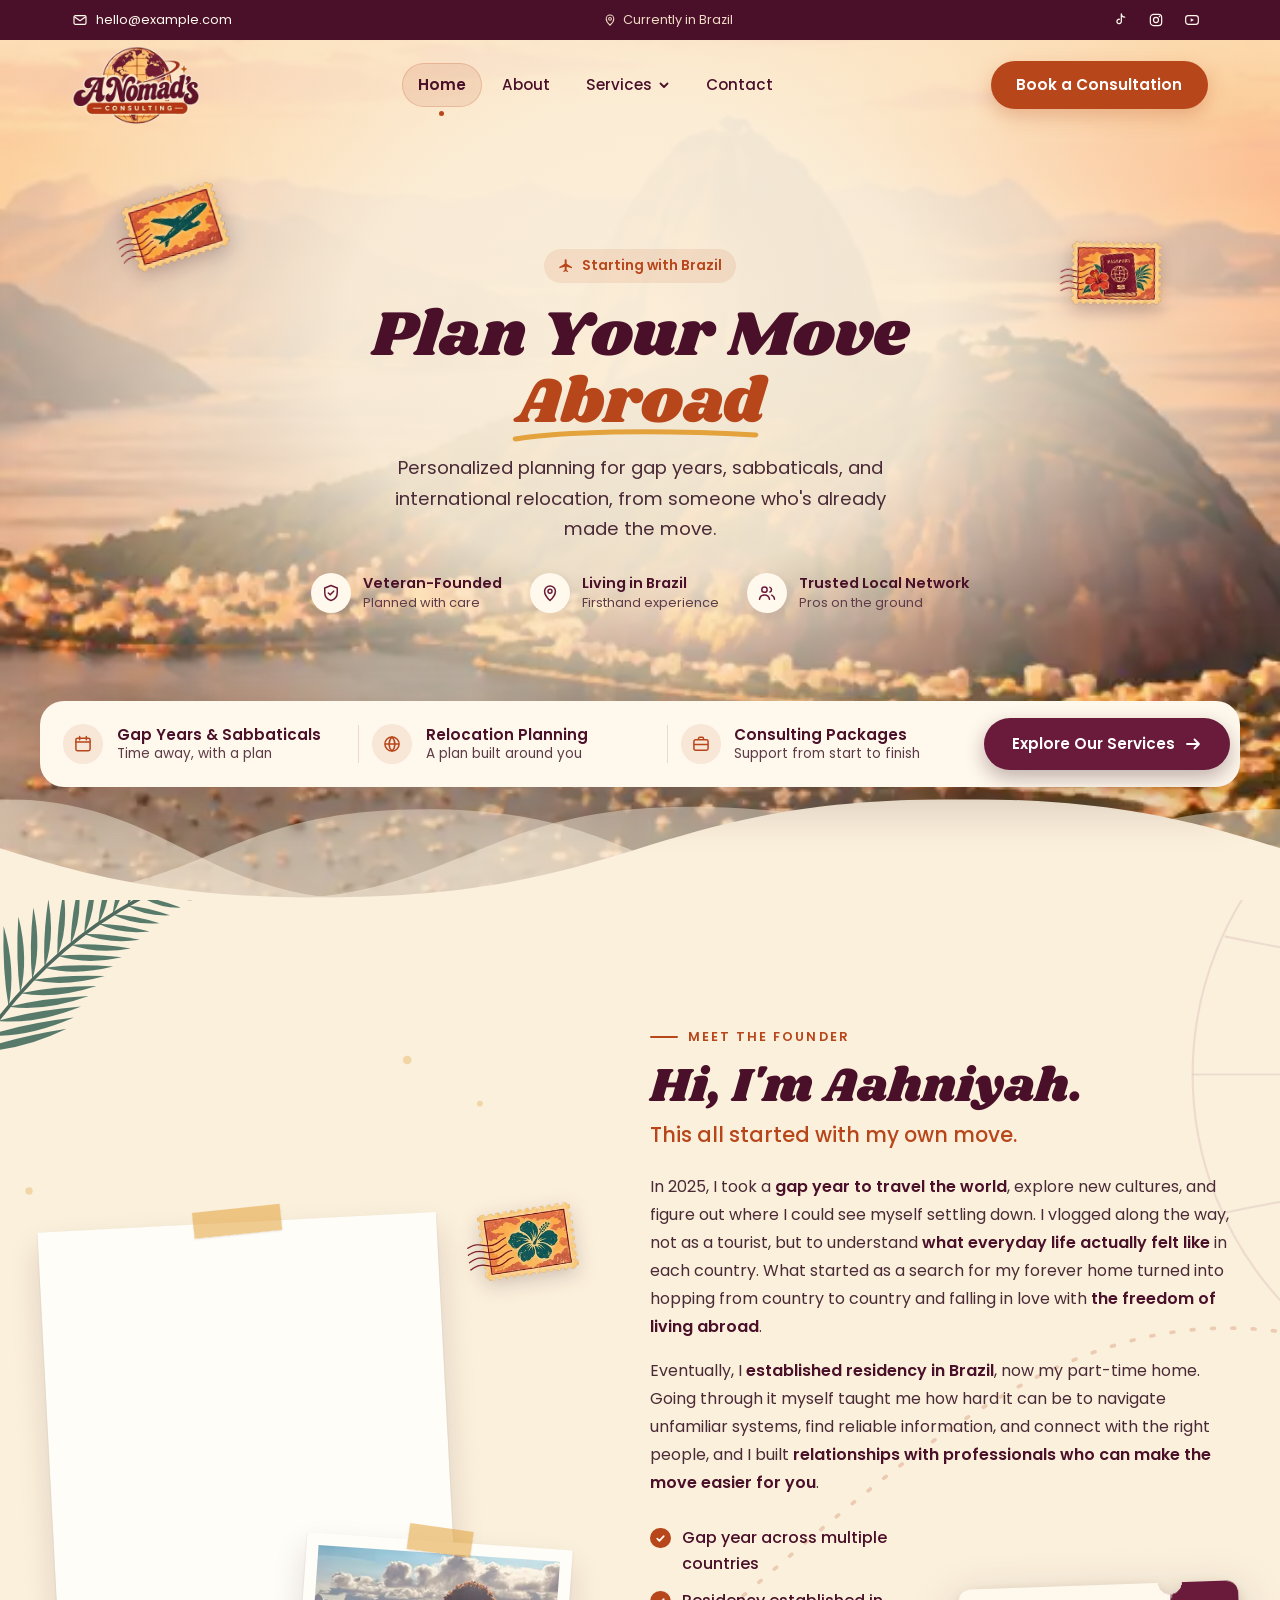
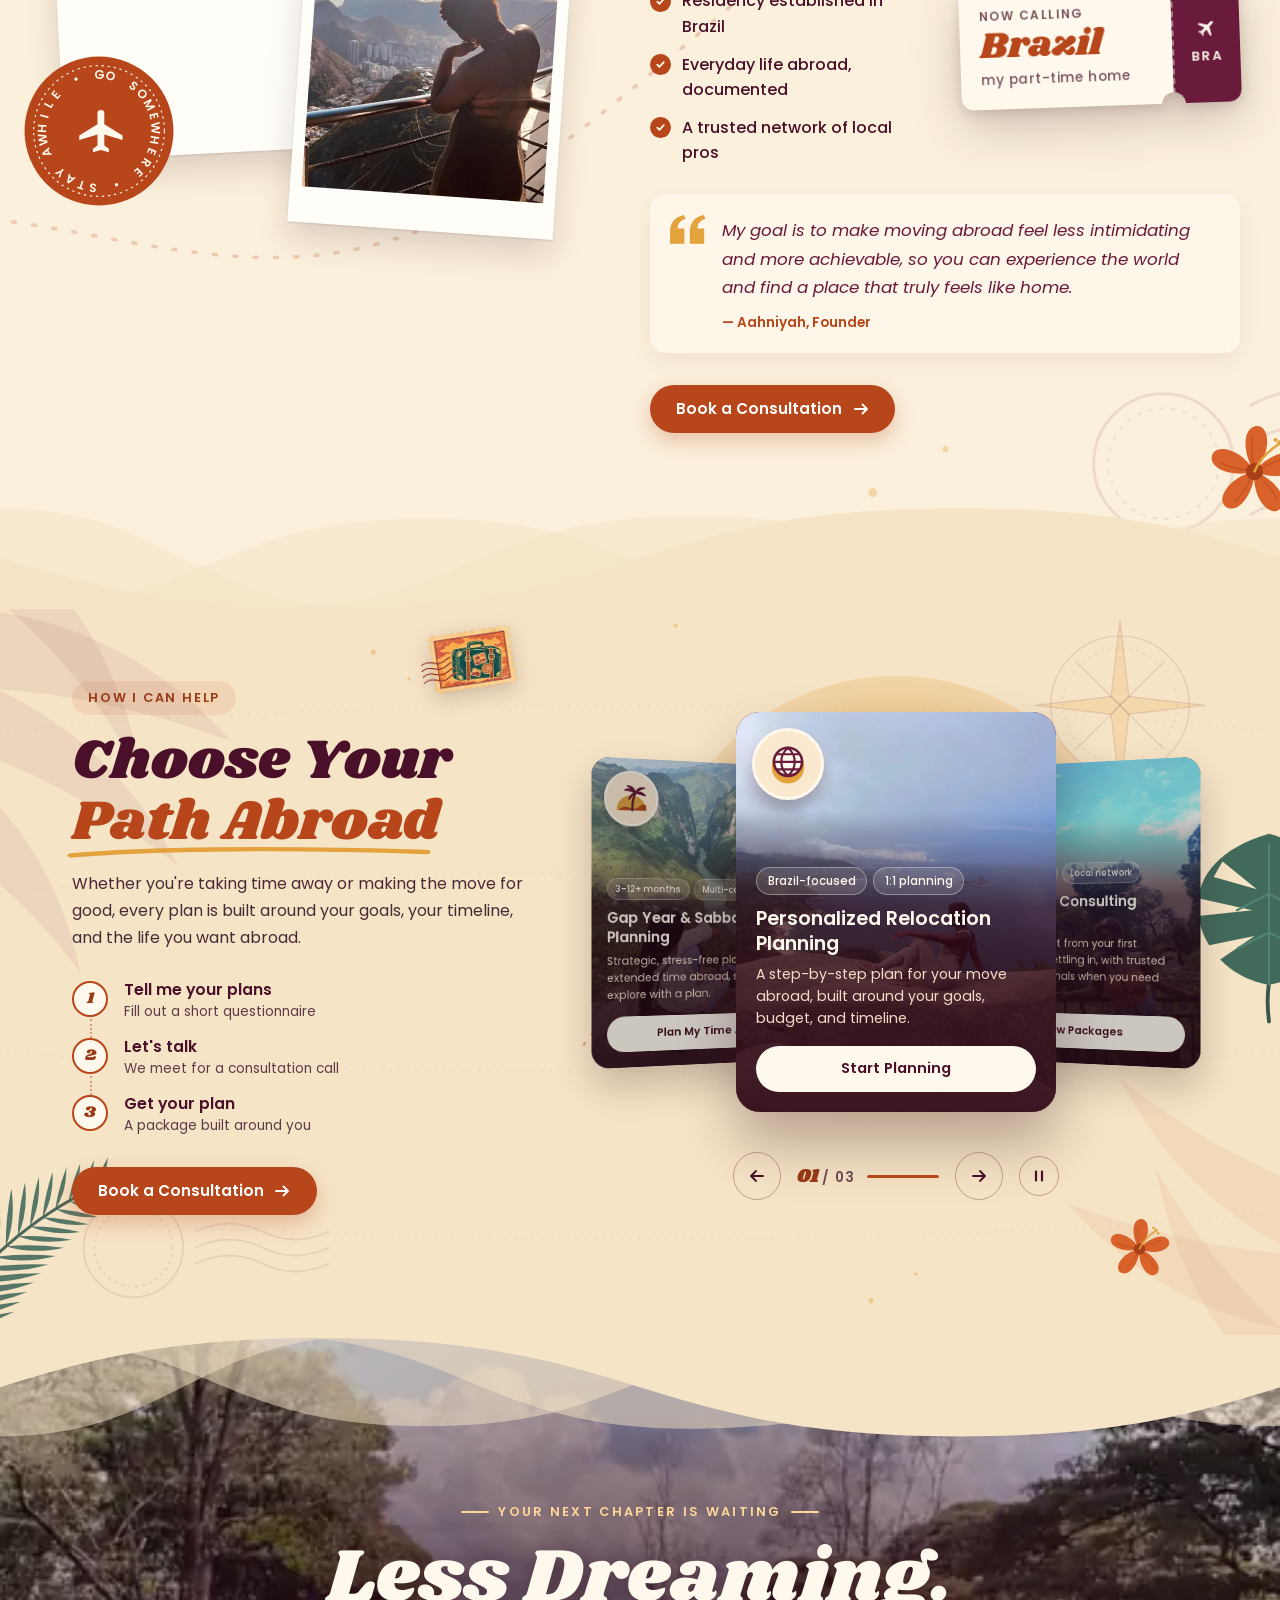
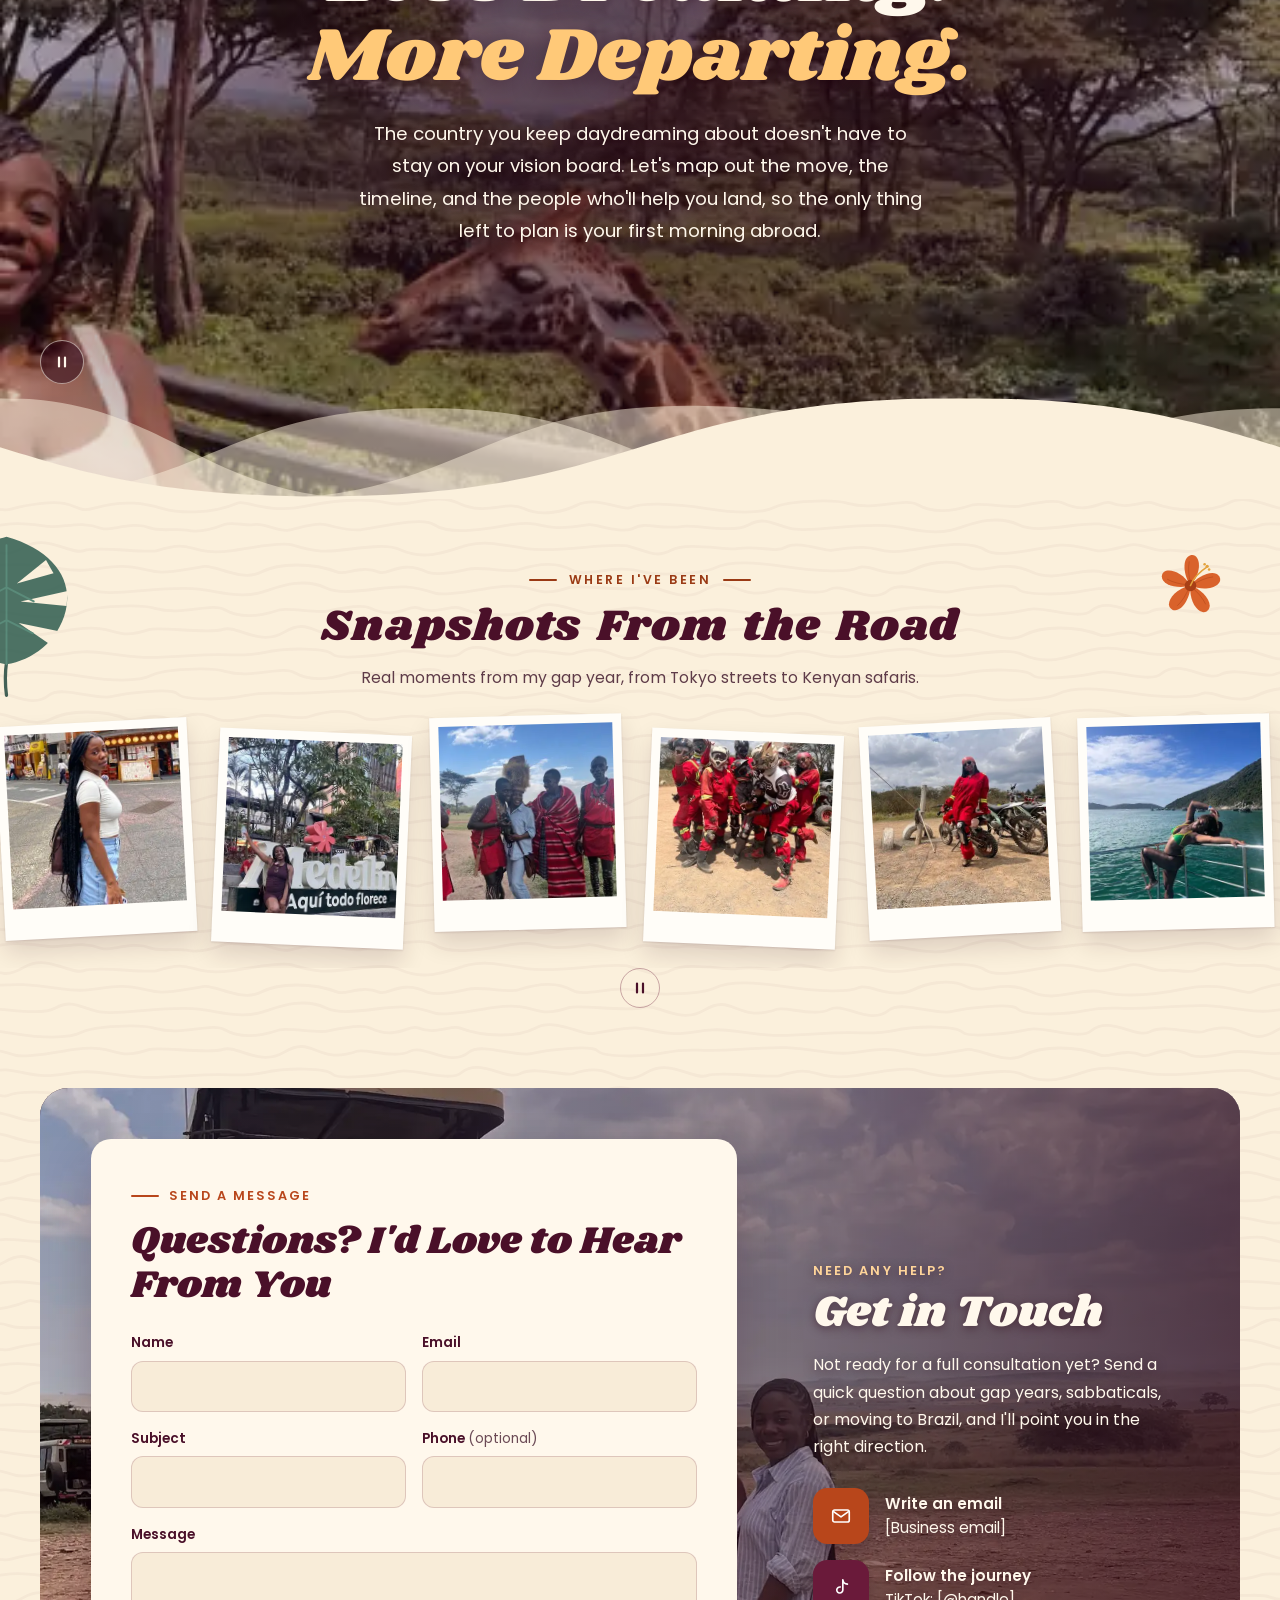
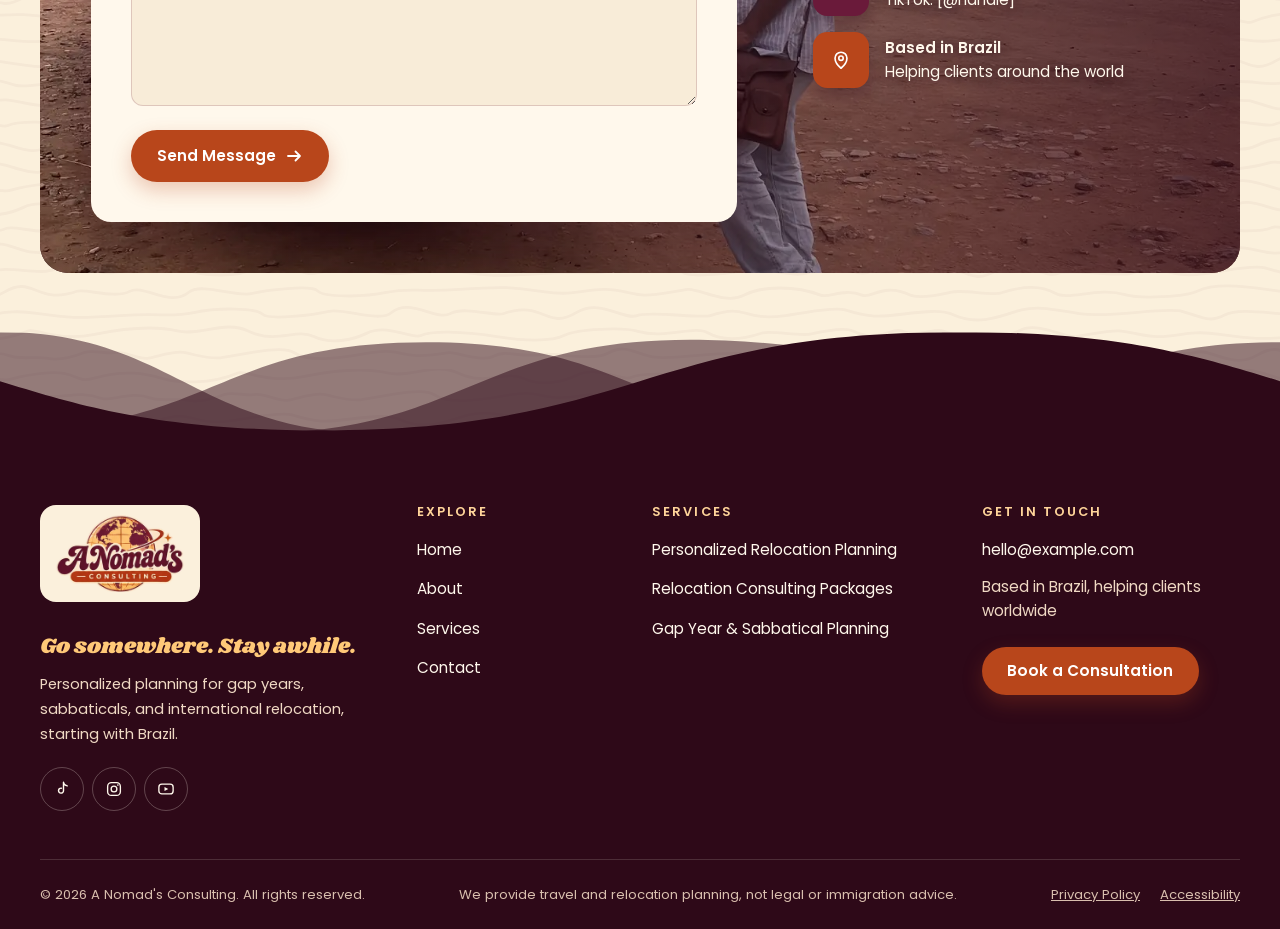
==== commit 3bfdb9e0: "Add accessibility statement page; restart services progress bar on arrow clicks; soften contact back" ====
--- a/index.html
+++ b/index.html
@@ -768,7 +768,10 @@
             <p>&copy; <span class="footer__year">2026</span> A Nomad's Consulting. All rights reserved.</p>
             <p class="footer__note">We provide travel and relocation planning, not legal or immigration advice.</p>
             <!-- PLACEHOLDER: link once the privacy policy page exists -->
-            <a class="footer__legal" href="#">Privacy Policy</a>
+            <div class="footer__legal-links">
+                <a class="footer__legal" href="#">Privacy Policy</a>
+                <a class="footer__legal" href="accessibility/">Accessibility</a>
+            </div>
         </div>
     </footer>
 
--- a/css/global.css
+++ b/css/global.css
@@ -927,6 +927,12 @@
     color: #d9bfae;
 }
 
+.footer__legal-links {
+    display: flex;
+    flex-wrap: wrap;
+    gap: 0.5rem 1.25rem;
+}
+
 .footer__legal {
     color: inherit;
 }
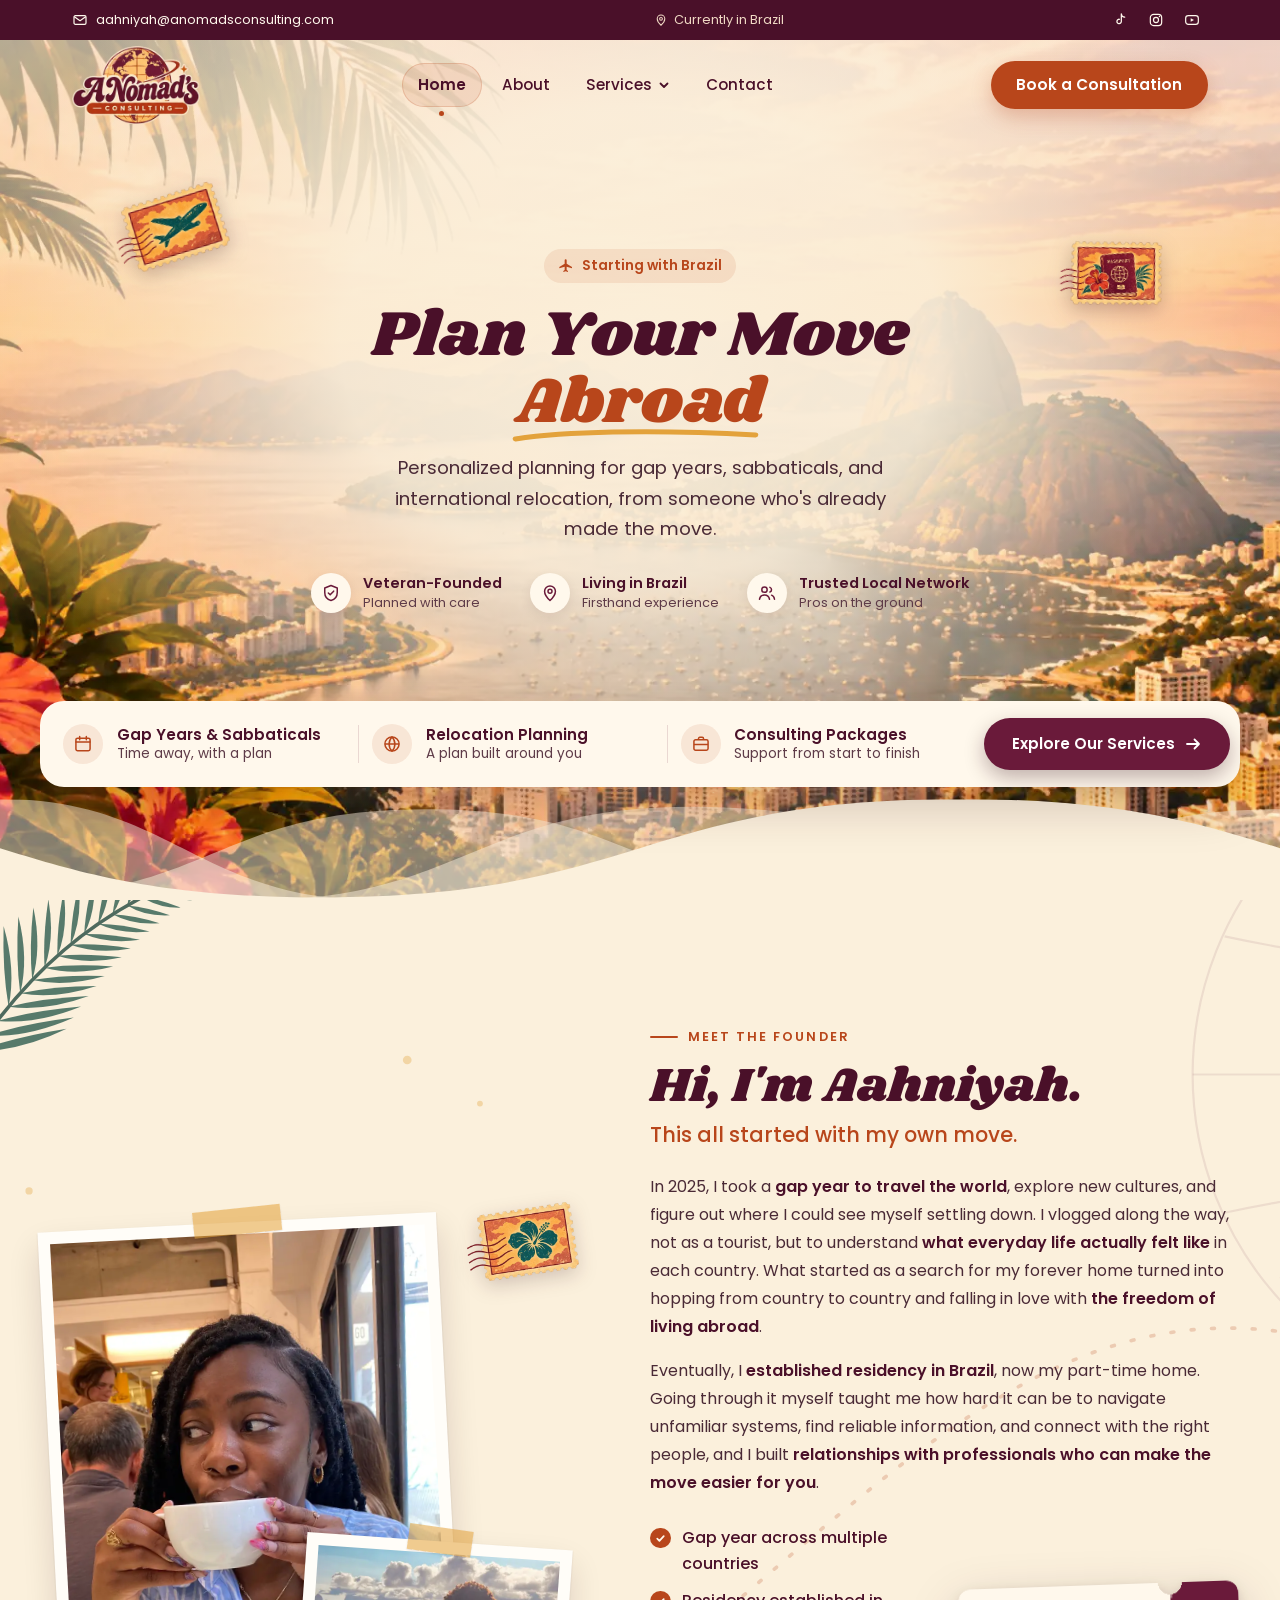
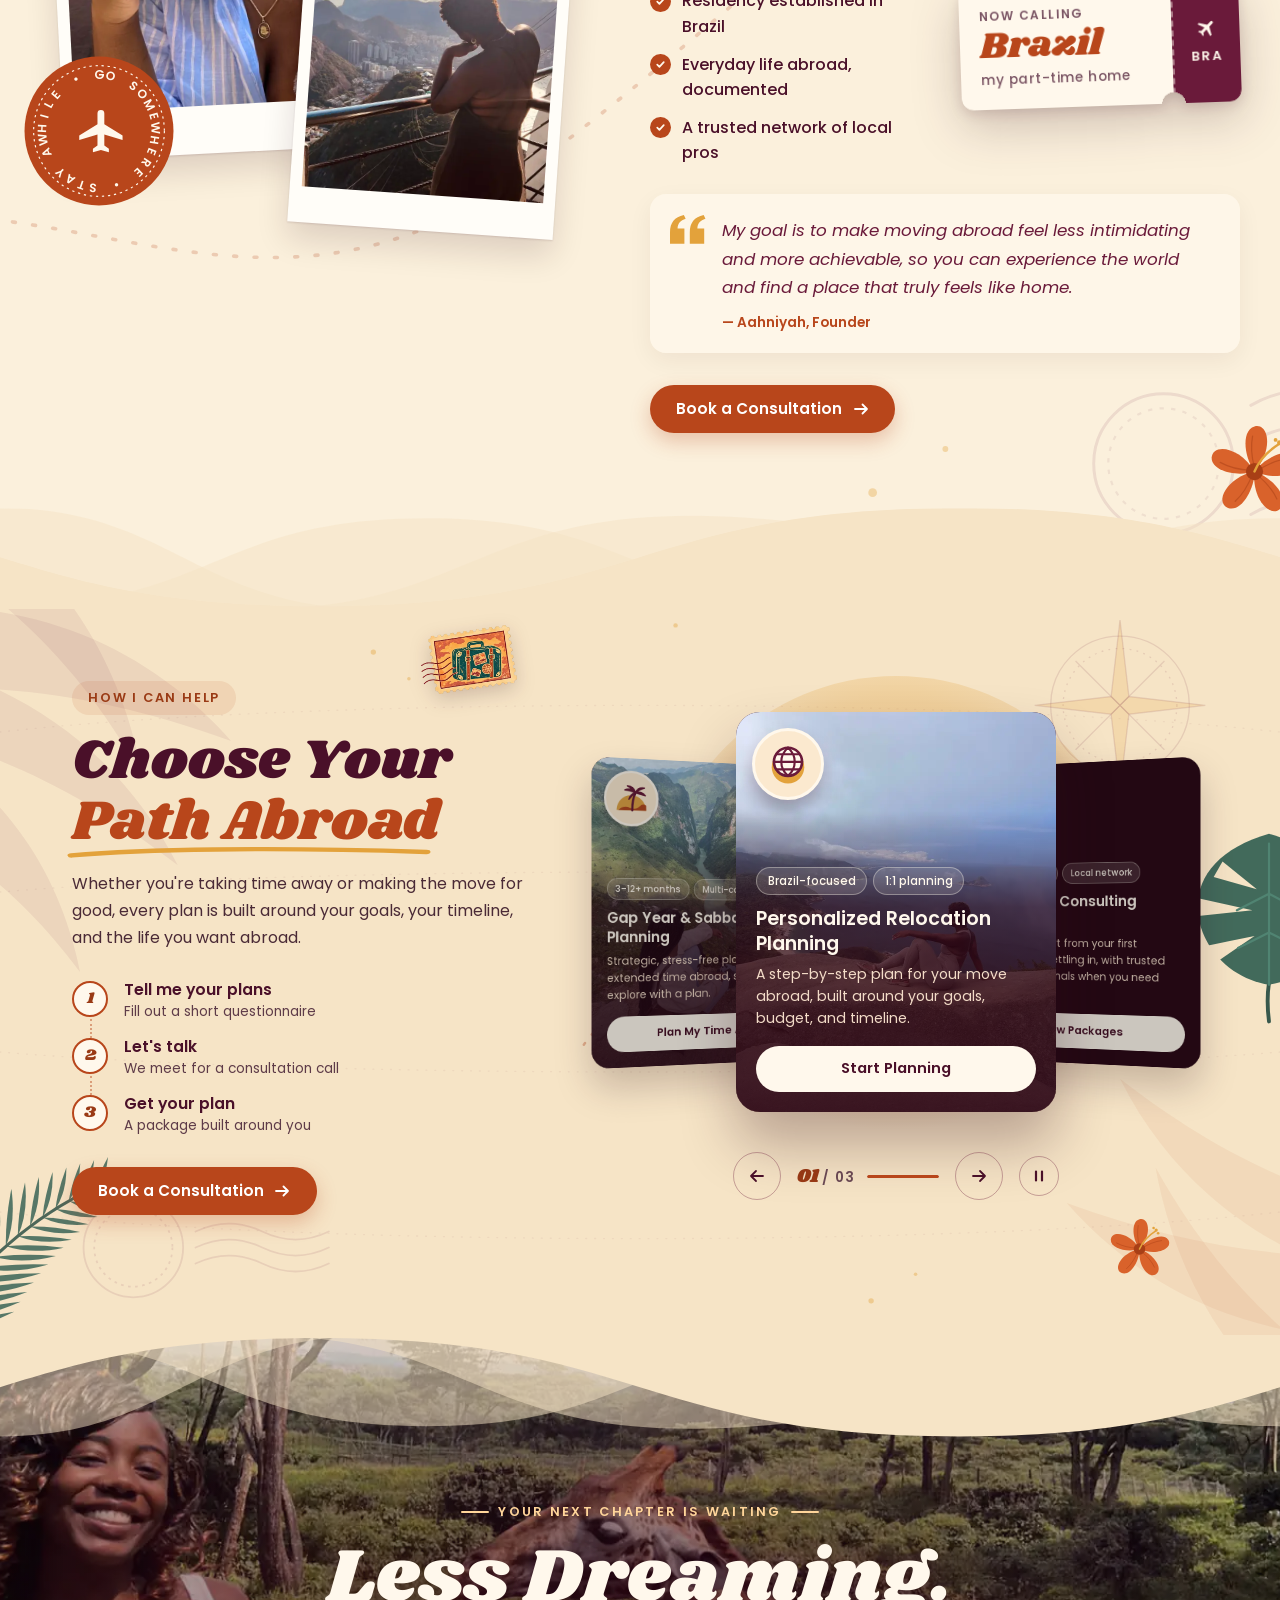
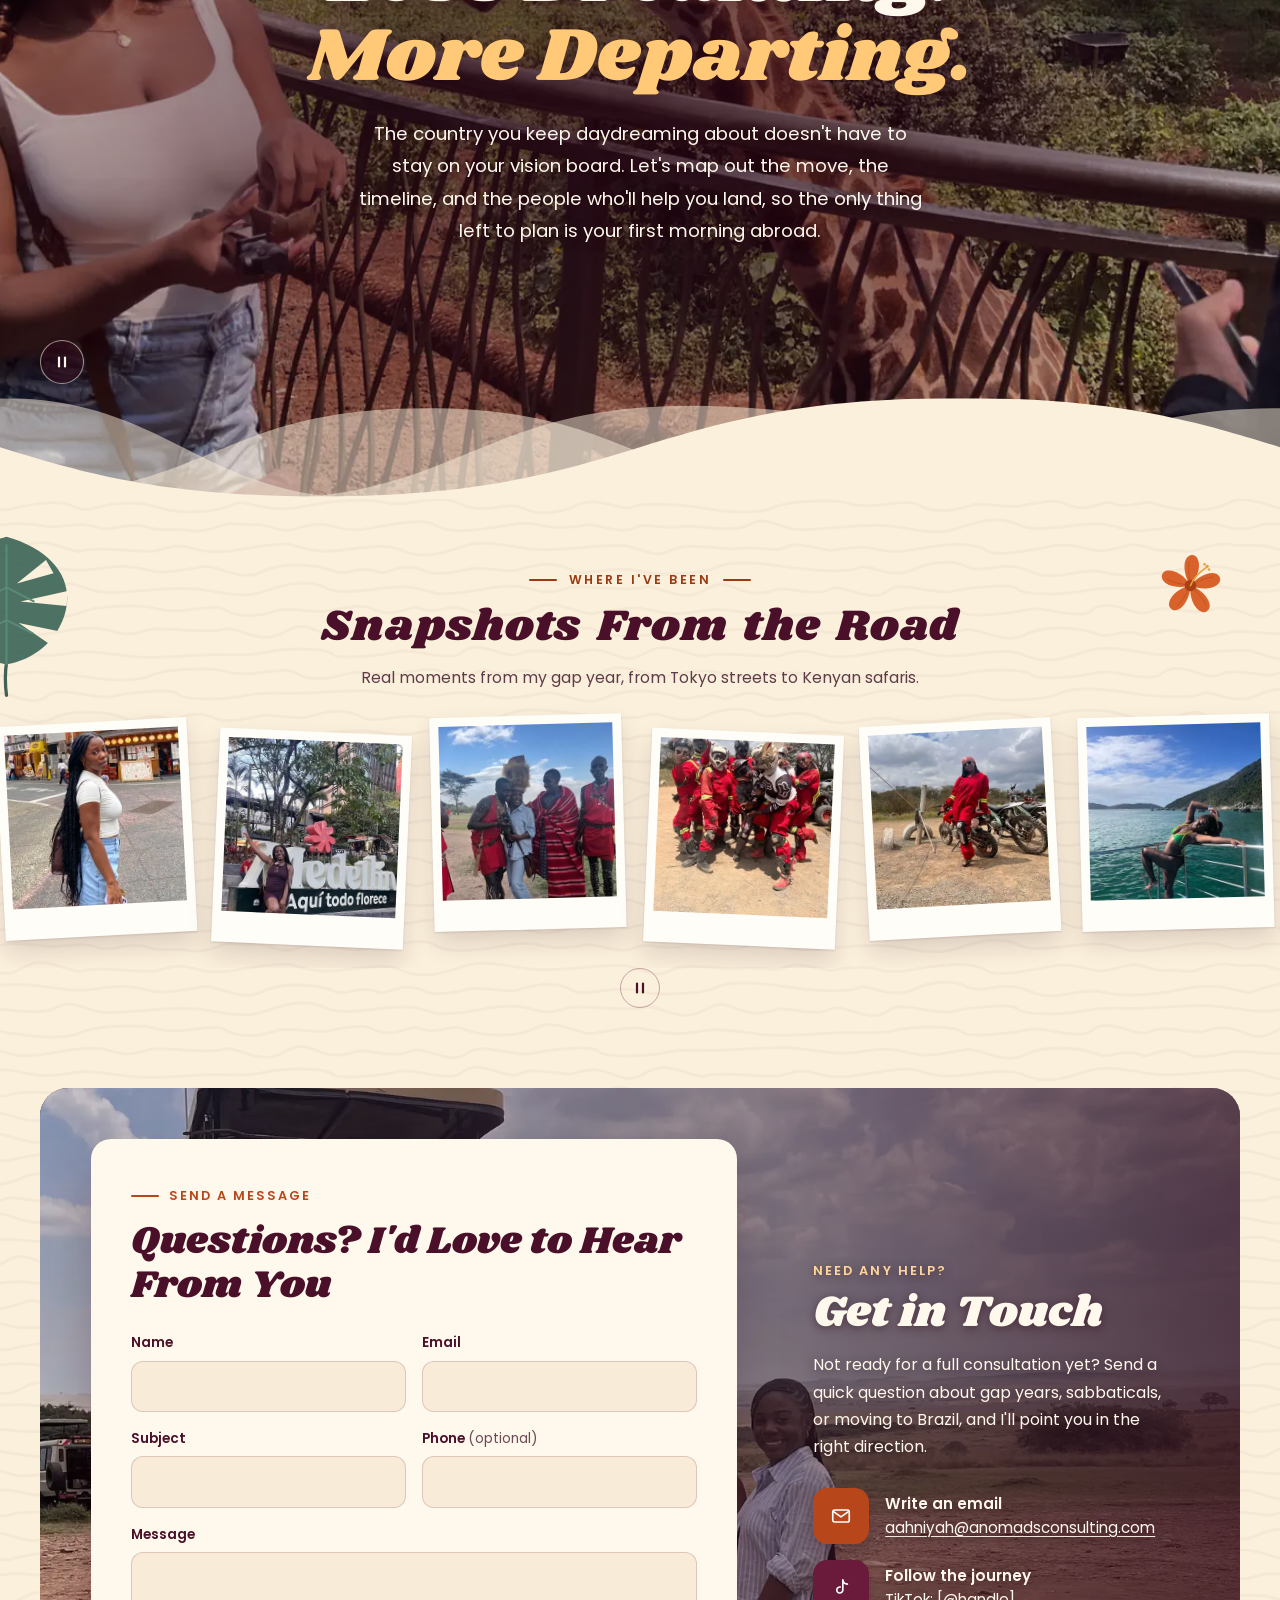
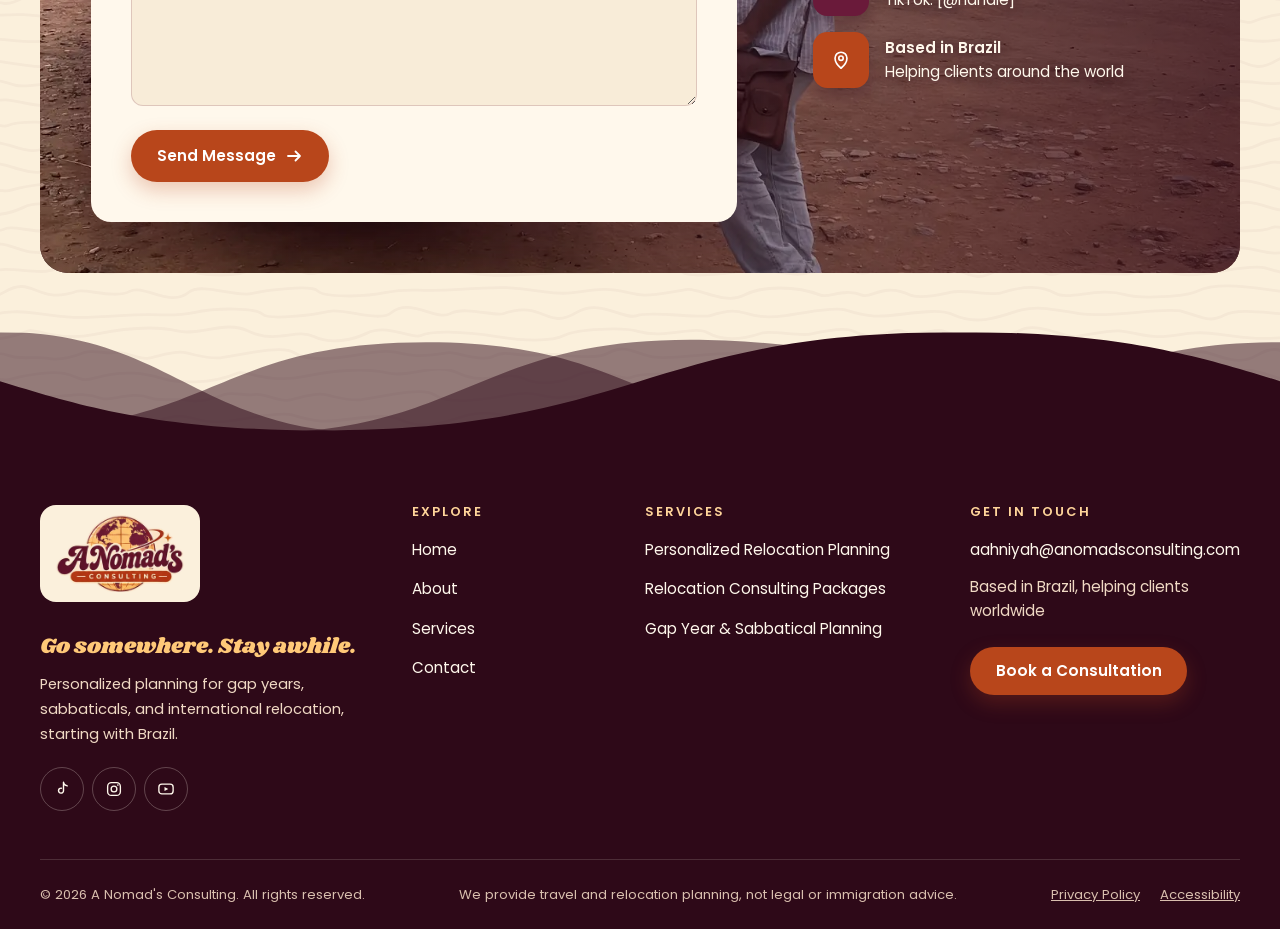
==== commit 103e9887: "Add business email; highlight current section in accessibility page contents Co-Authored-By: Claude " ====
--- a/index.html
+++ b/index.html
@@ -49,10 +49,9 @@
         <!-- Top bar: email and socials (tucks away on scroll) -->
         <div class="topbar">
             <div class="topbar__inner">
-                <!-- PLACEHOLDER: her business email -->
-                <a class="topbar__link" href="mailto:hello@example.com">
+                <a class="topbar__link" href="mailto:aahniyah@anomadsconsulting.com">
                     <svg aria-hidden="true" width="16" height="16" viewBox="0 0 24 24"><rect x="3" y="5.5" width="18" height="13" rx="2" fill="none" stroke="currentColor" stroke-width="1.8"/><path d="m3.5 7 8.5 6 8.5-6" fill="none" stroke="currentColor" stroke-width="1.8" stroke-linejoin="round"/></svg>
-                    <span>hello@example.com</span>
+                    <span>aahniyah@anomadsconsulting.com</span>
                 </a>
 
                 <p class="topbar__note">
@@ -686,7 +685,7 @@
                                 <span class="contact__icon" aria-hidden="true">
                                     <svg width="22" height="22" viewBox="0 0 24 24"><rect x="3" y="5.5" width="18" height="13" rx="2" fill="none" stroke="currentColor" stroke-width="1.8"/><path d="m3.5 7 8.5 6 8.5-6" fill="none" stroke="currentColor" stroke-width="1.8" stroke-linejoin="round"/></svg>
                                 </span>
-                                <span><strong>Write an email</strong><!-- PLACEHOLDER: her business email -->[Business email]</span>
+                                <span><strong>Write an email</strong><a class="contact__email" href="mailto:aahniyah@anomadsconsulting.com">aahniyah@anomadsconsulting.com</a></span>
                             </li>
                             <li class="contact__item">
                                 <span class="contact__icon contact__icon--plum" aria-hidden="true">
@@ -756,8 +755,7 @@
             <div class="footer__col" data-reveal="up" data-reveal-delay="3">
                 <h2 class="footer__heading">Get in Touch</h2>
                 <ul class="footer__links">
-                    <!-- PLACEHOLDER: her business email -->
-                    <li><a href="mailto:hello@example.com">hello@example.com</a></li>
+                    <li><a href="mailto:aahniyah@anomadsconsulting.com">aahniyah@anomadsconsulting.com</a></li>
                     <li>Based in Brazil, helping clients worldwide</li>
                 </ul>
                 <a class="btn btn--primary footer__btn" href="#book">Book a Consultation</a>
--- a/css/styles.css
+++ b/css/styles.css
@@ -1872,3 +1872,14 @@
 .services__plane {
     opacity: 0.75;
 }
+
+/* Email link on the photo panel */
+.contact__email {
+    color: inherit;
+    text-underline-offset: 0.2em;
+    overflow-wrap: anywhere;
+}
+
+.contact__email:hover {
+    color: #ffc978;
+}
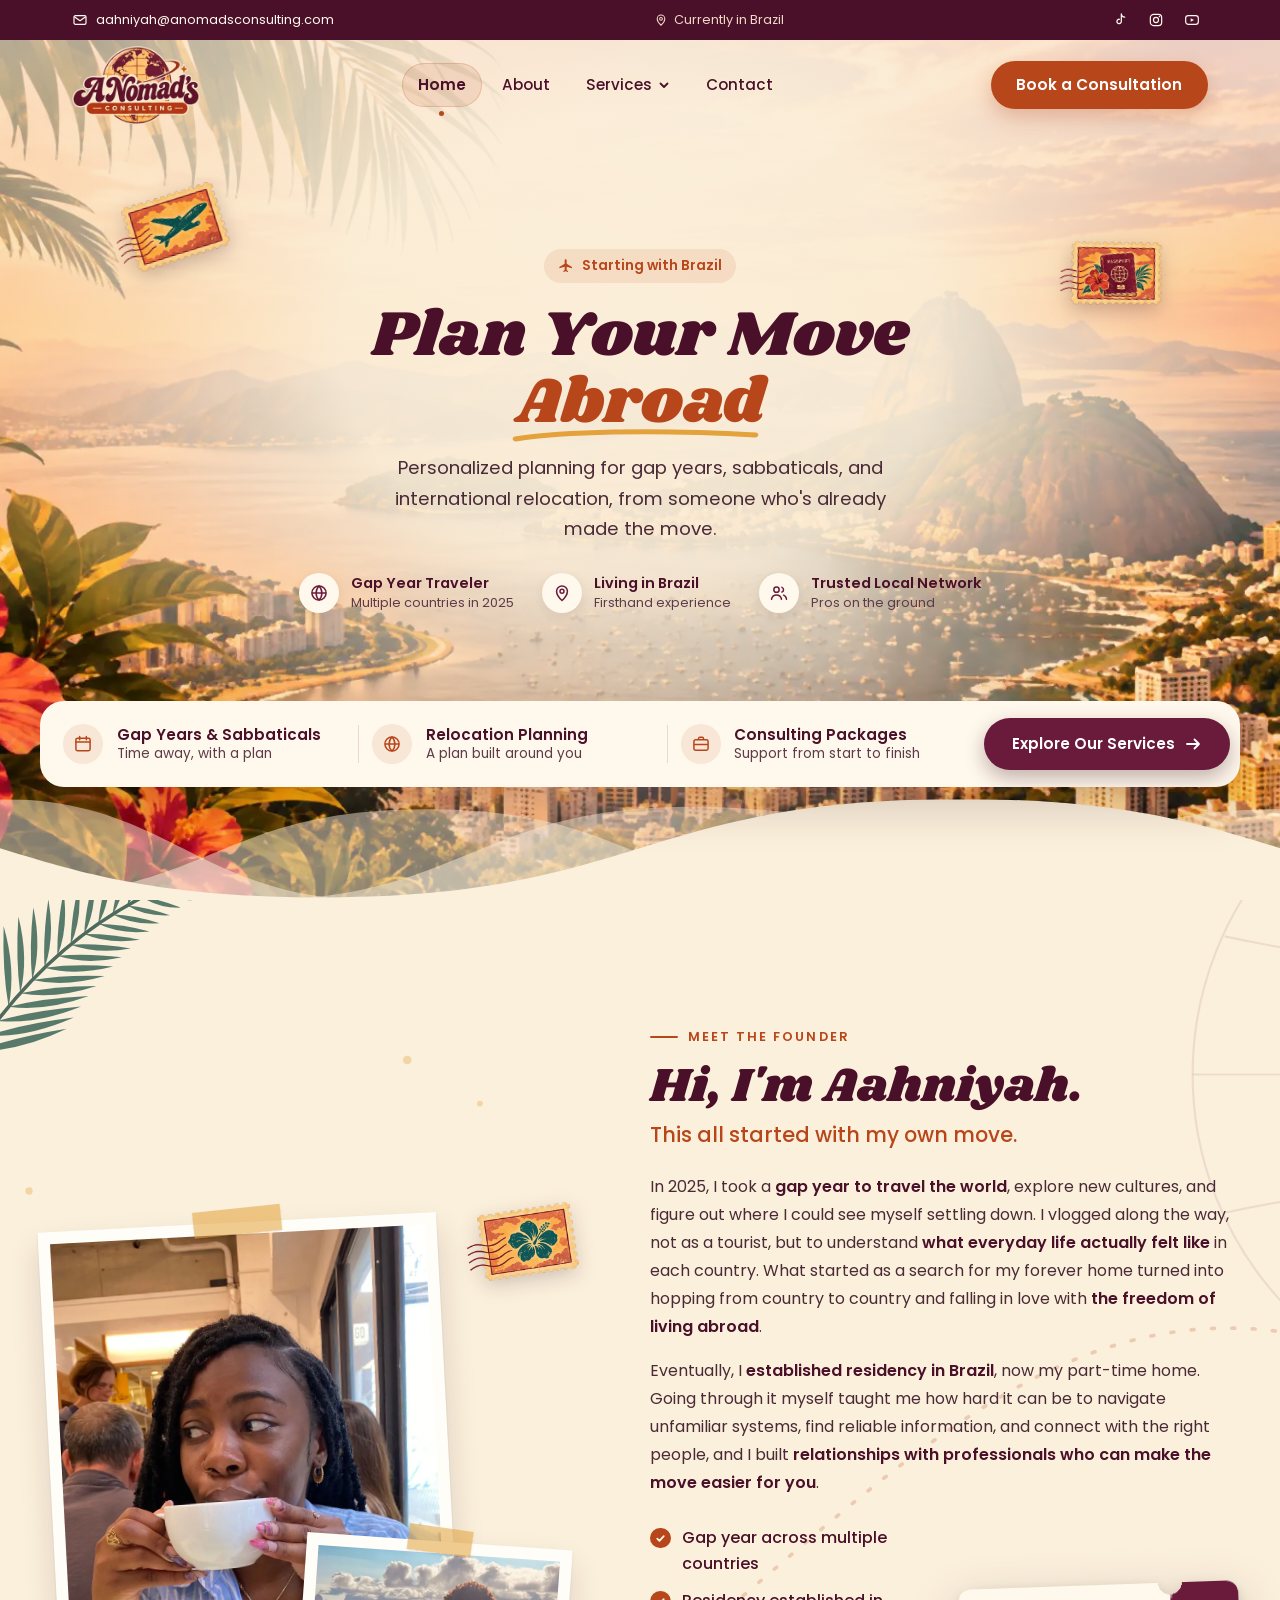
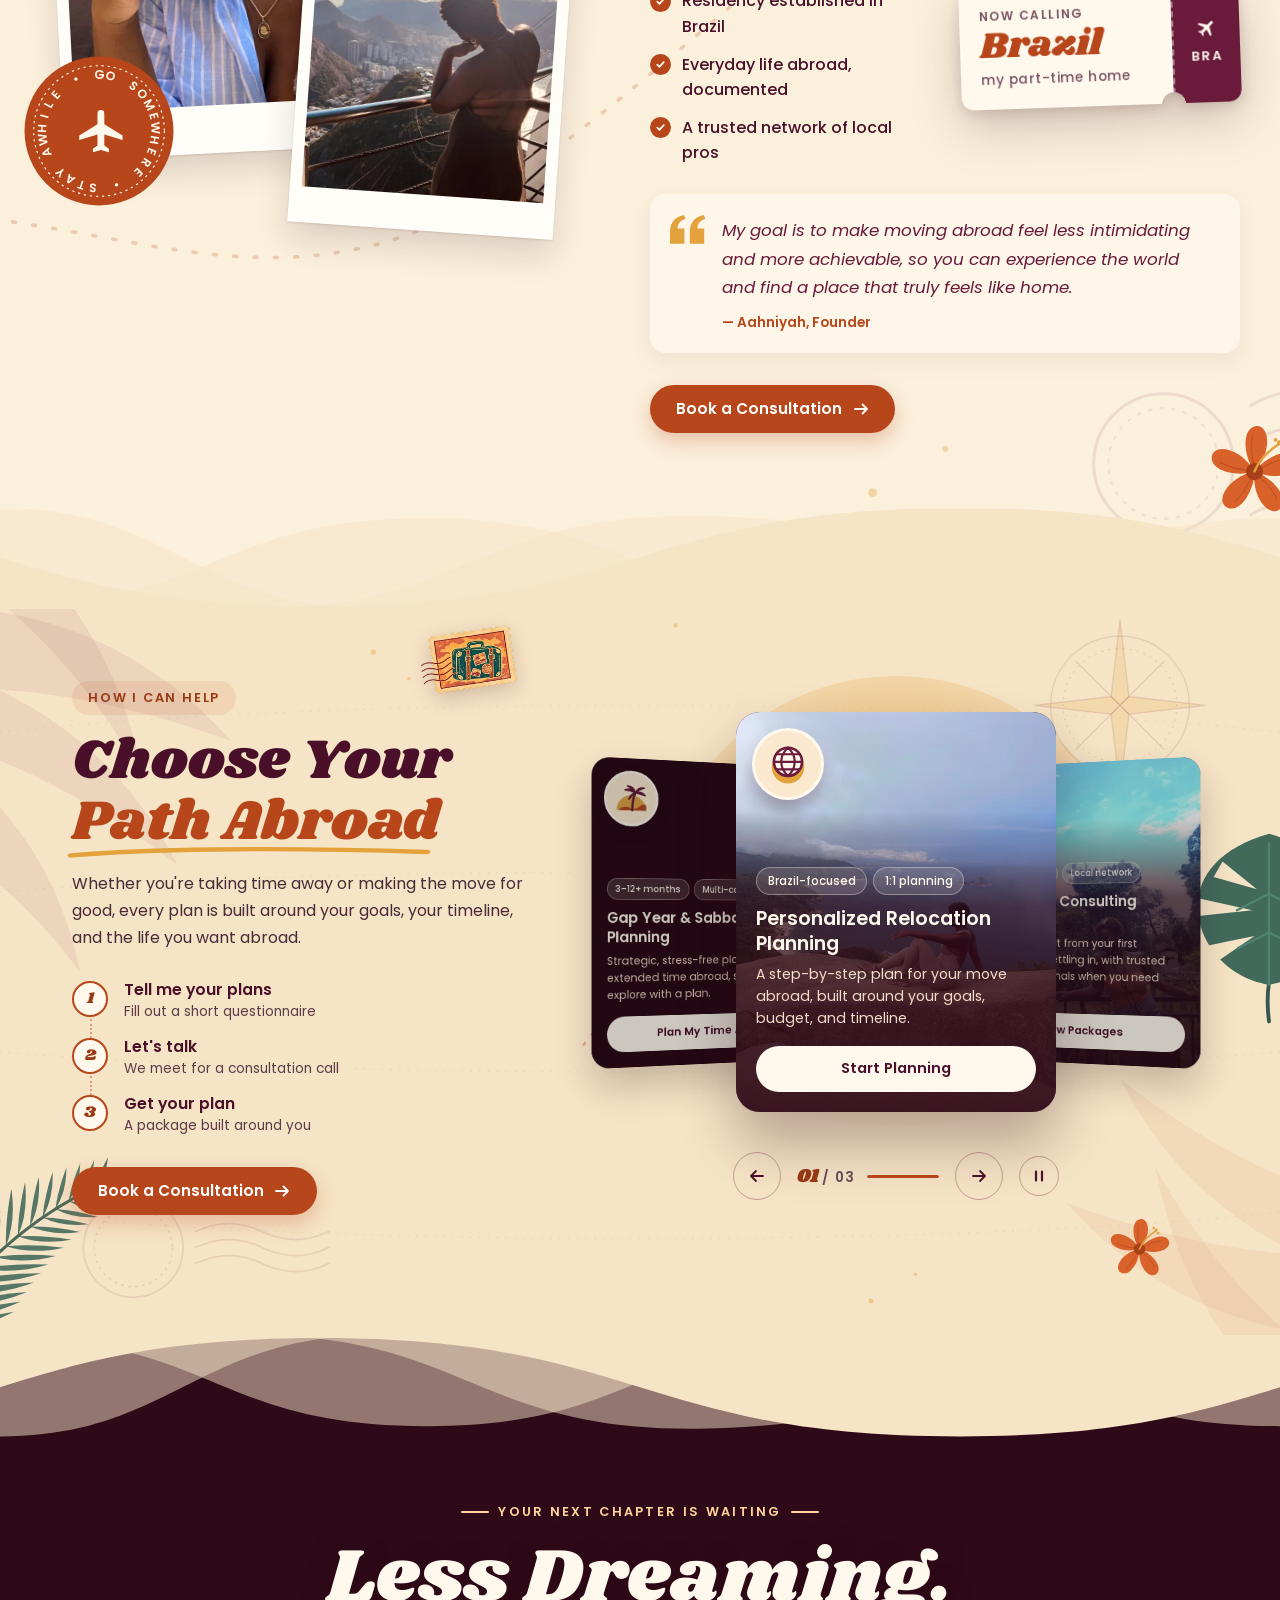
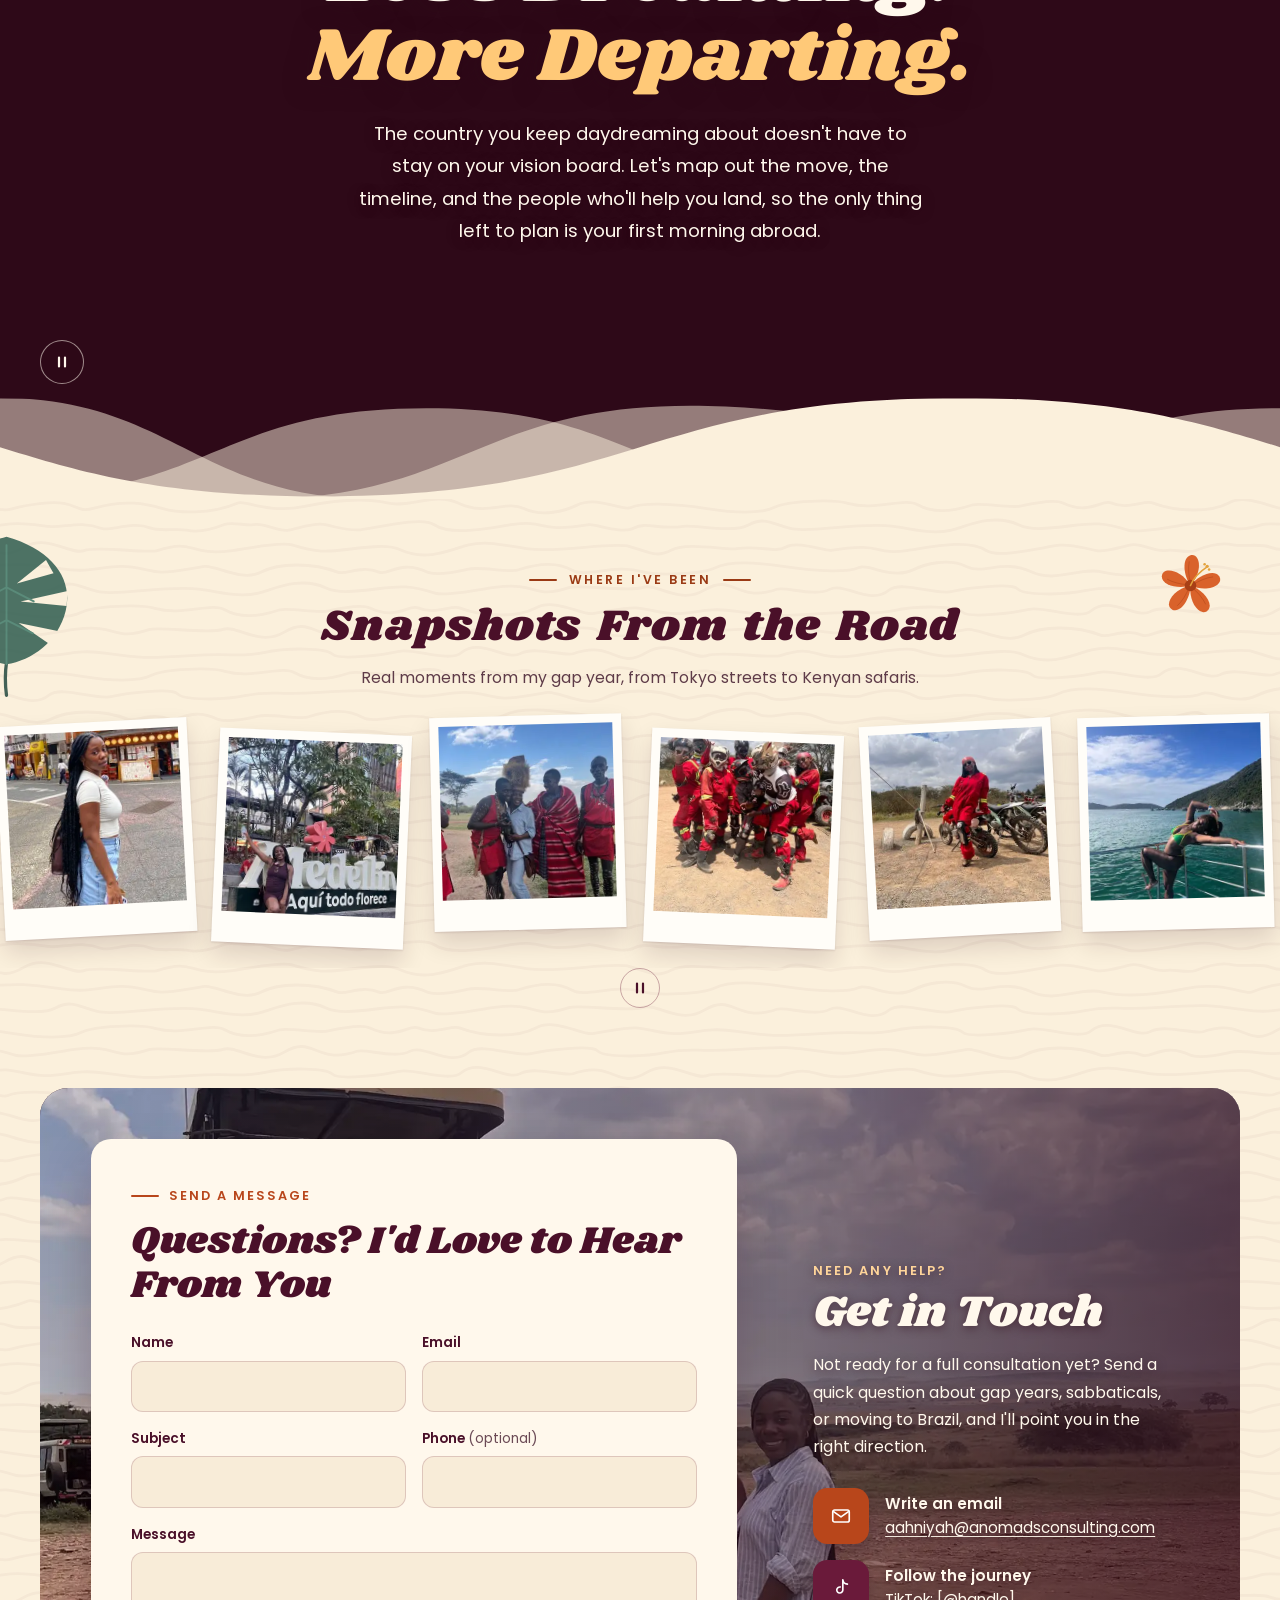
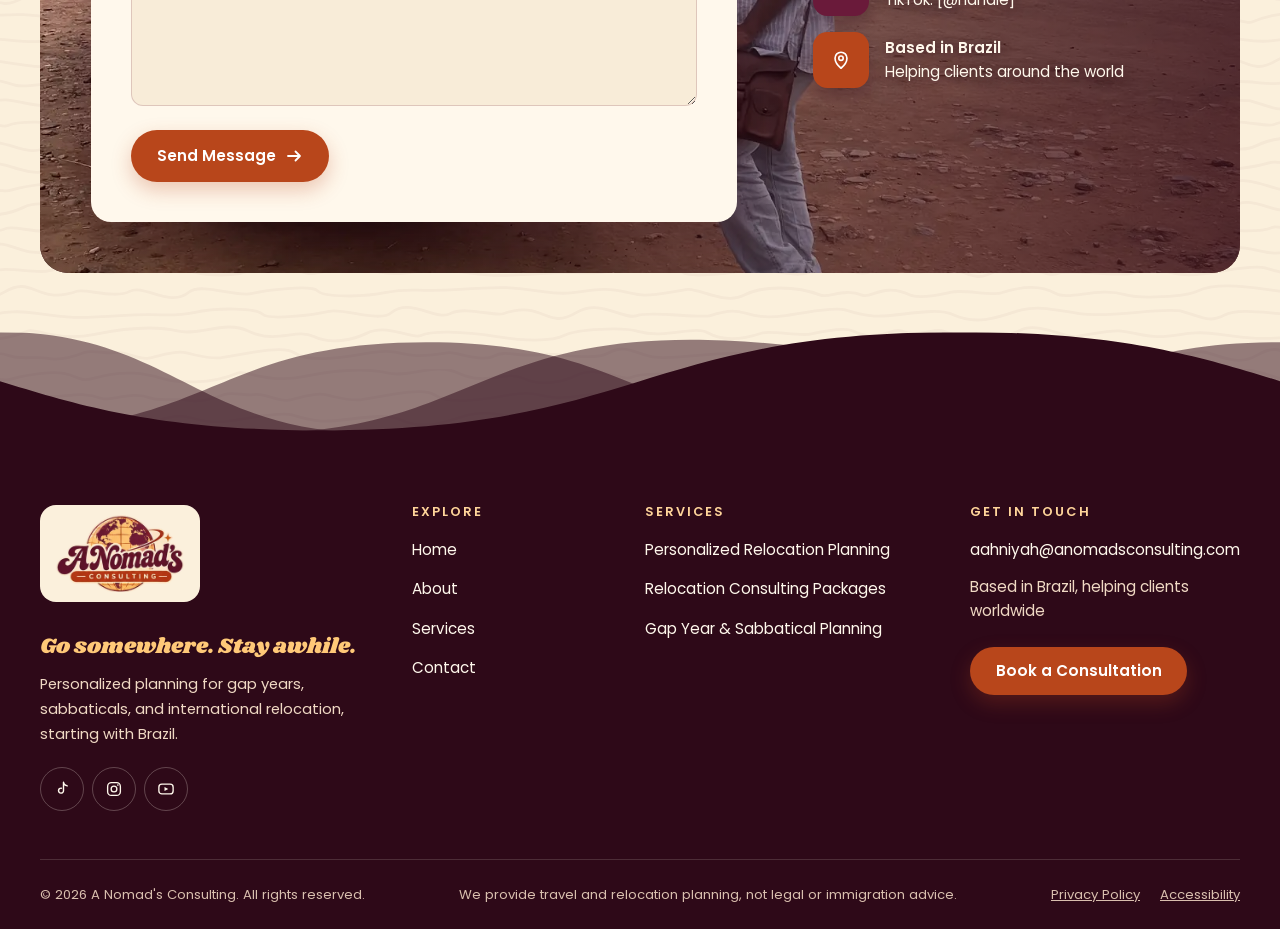
==== commit acc22dd2: "Replace Veteran-Founded trust point; refresh link preview image Co-Authored-By: Claude Opus 5.5 <nor" ====
--- a/index.html
+++ b/index.html
@@ -155,9 +155,9 @@
                     <ul class="hero__trust" data-reveal="up" data-reveal-delay="3">
                         <li class="hero__trust-item">
                             <span class="hero__trust-icon" aria-hidden="true">
-                                <svg width="20" height="20" viewBox="0 0 24 24"><path d="M12 3 4.5 6v5.5c0 4.6 3.2 8.4 7.5 9.5 4.3-1.1 7.5-4.9 7.5-9.5V6z" fill="none" stroke="currentColor" stroke-width="1.8" stroke-linejoin="round"/><path d="m8.8 12 2.2 2.2 4.2-4.4" fill="none" stroke="currentColor" stroke-width="1.8" stroke-linecap="round" stroke-linejoin="round"/></svg>
+                                <svg width="20" height="20" viewBox="0 0 24 24"><circle cx="12" cy="12" r="8.5" fill="none" stroke="currentColor" stroke-width="1.8"/><path d="M3.5 12h17M12 3.5c2.4 2.4 3.5 5.3 3.5 8.5s-1.1 6.1-3.5 8.5c-2.4-2.4-3.5-5.3-3.5-8.5S9.6 5.9 12 3.5z" fill="none" stroke="currentColor" stroke-width="1.8"/></svg>
                             </span>
-                            <span><strong>Veteran-Founded</strong>Planned with care</span>
+                            <span><strong>Gap Year Traveler</strong>Multiple countries in 2025</span>
                         </li>
                         <li class="hero__trust-item">
                             <span class="hero__trust-icon" aria-hidden="true">
